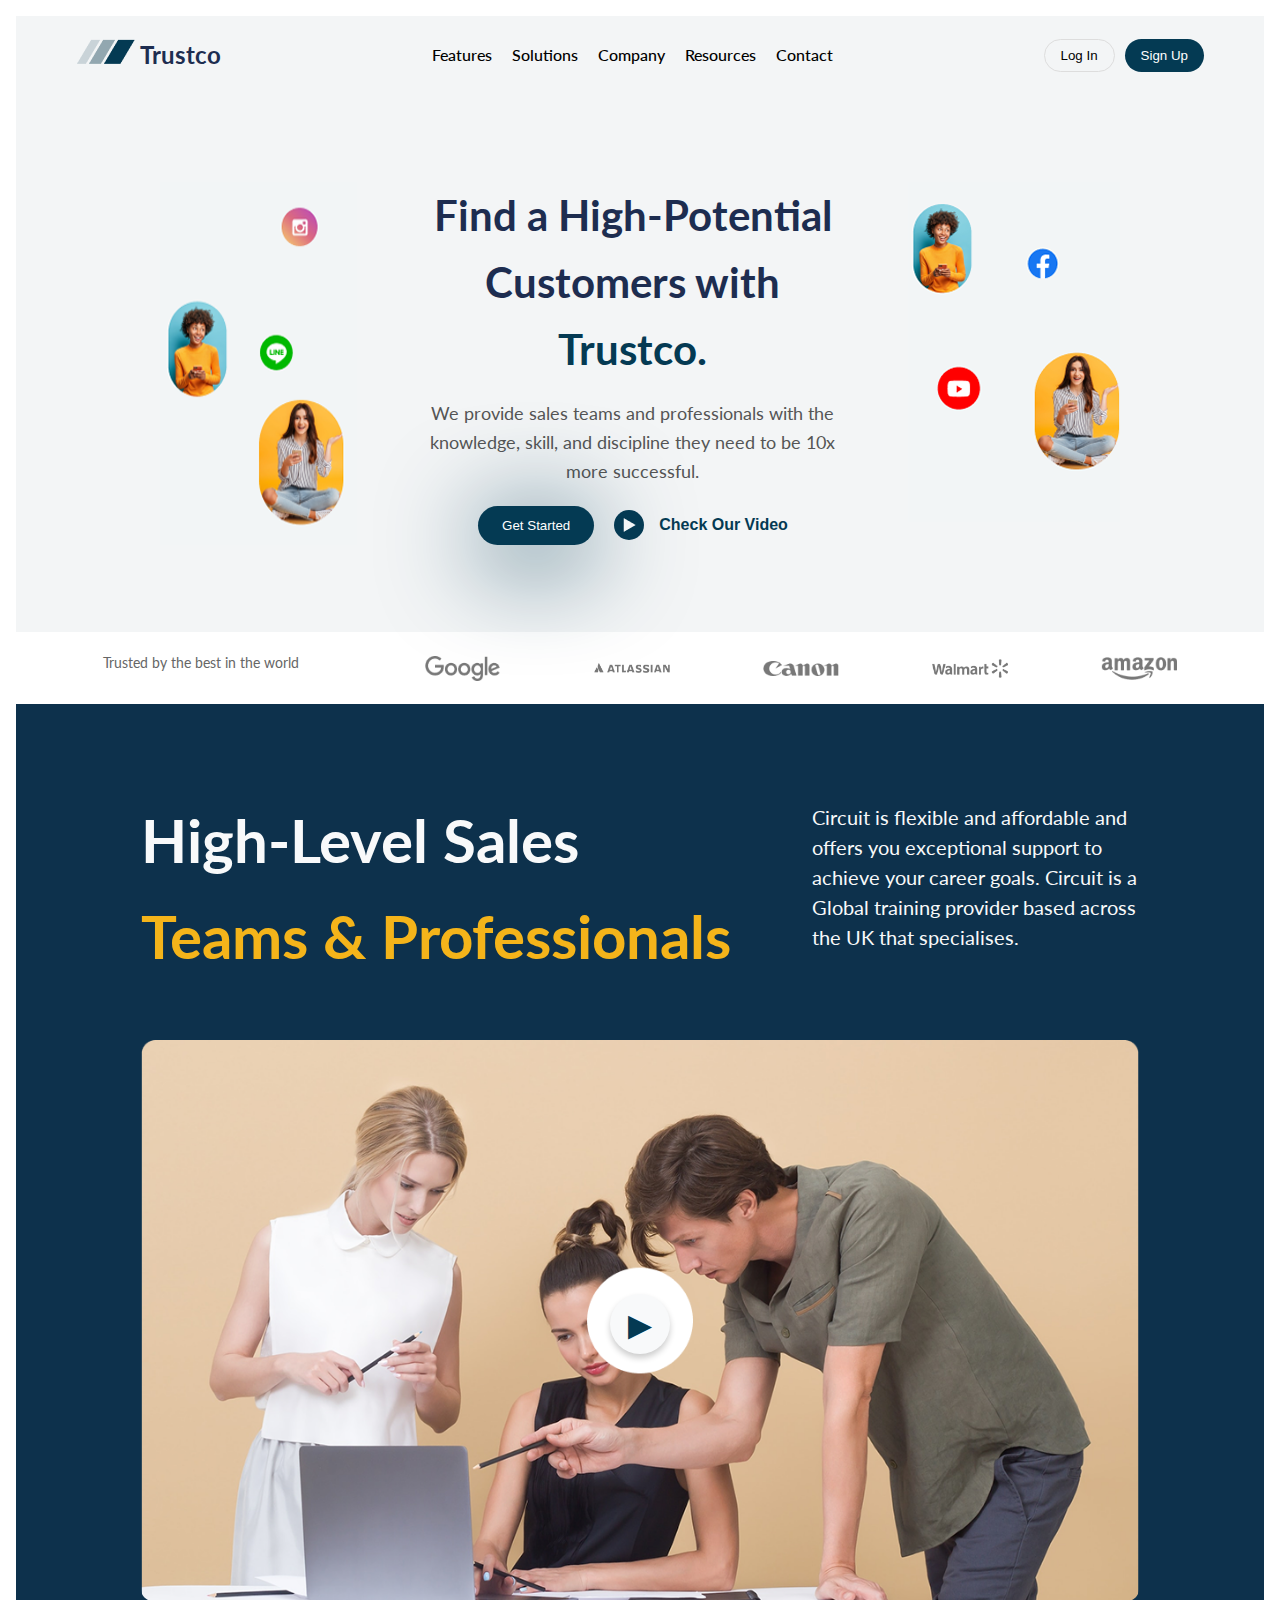
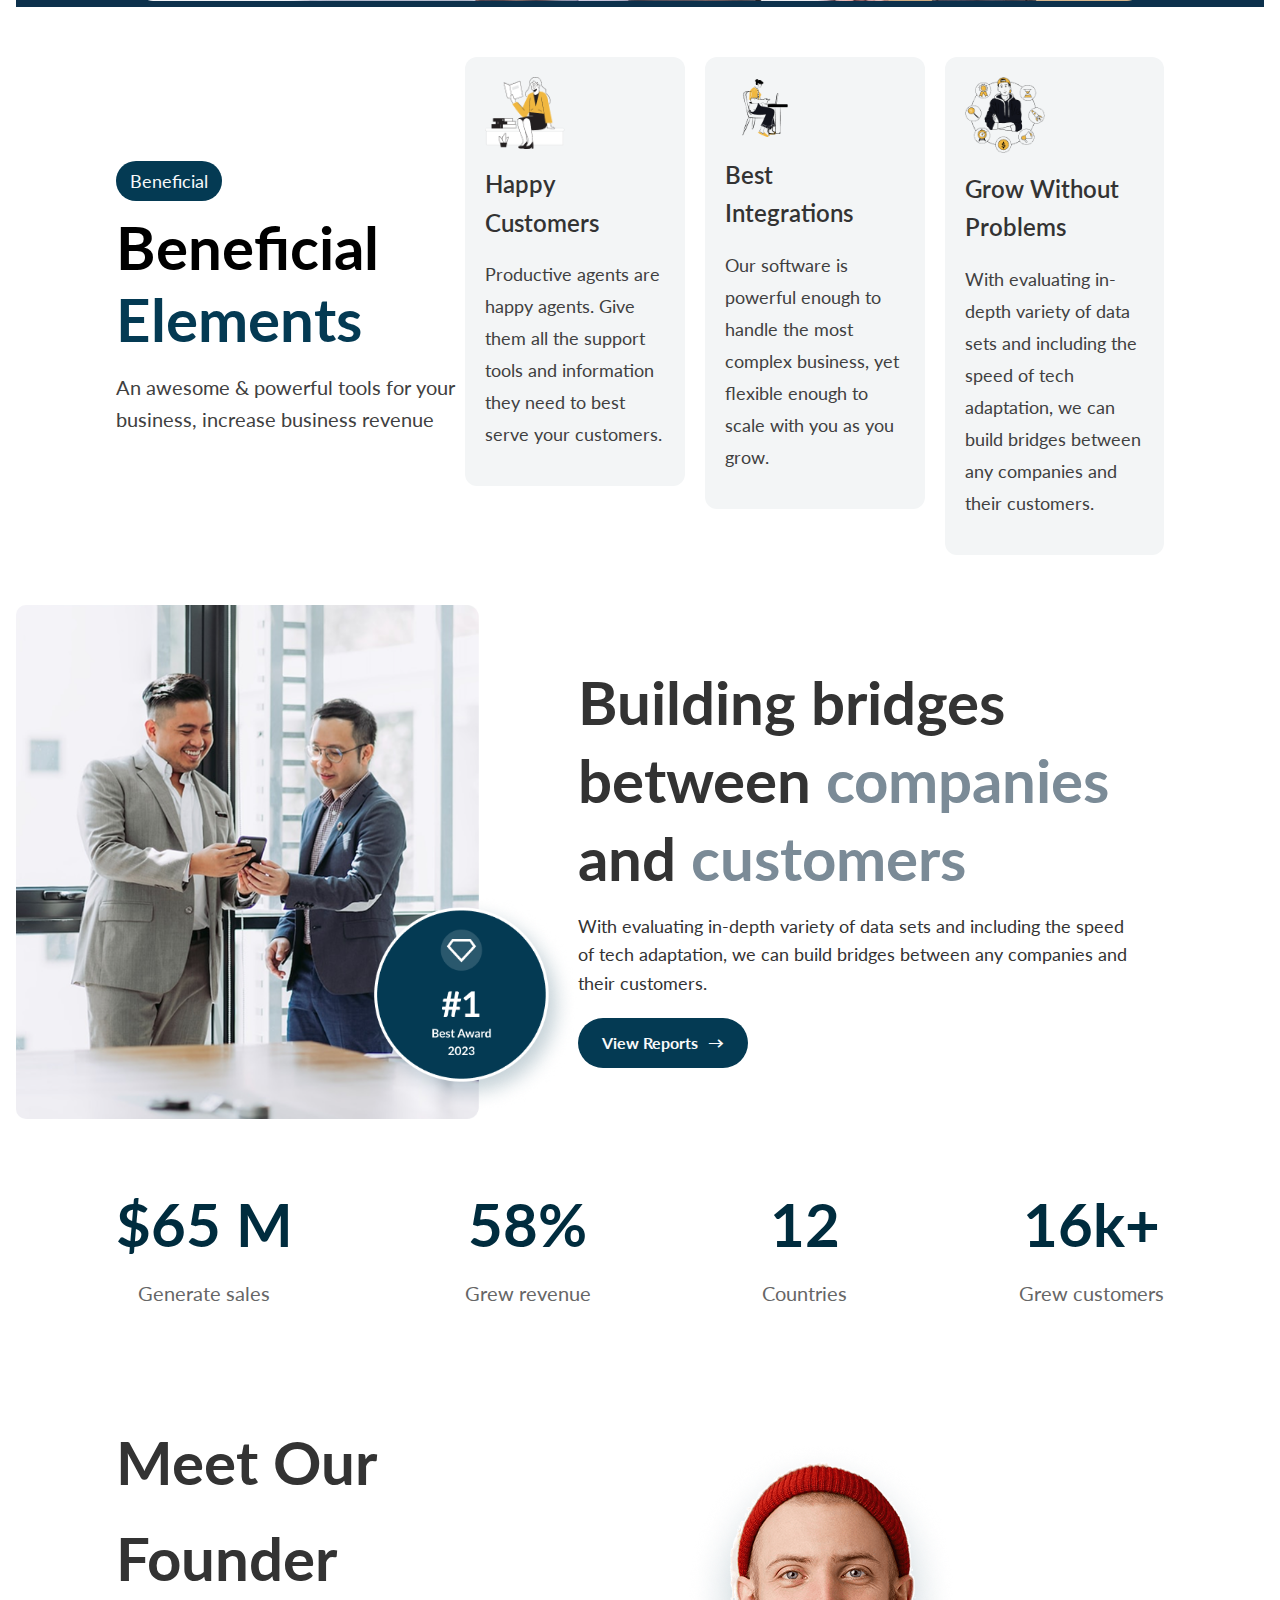
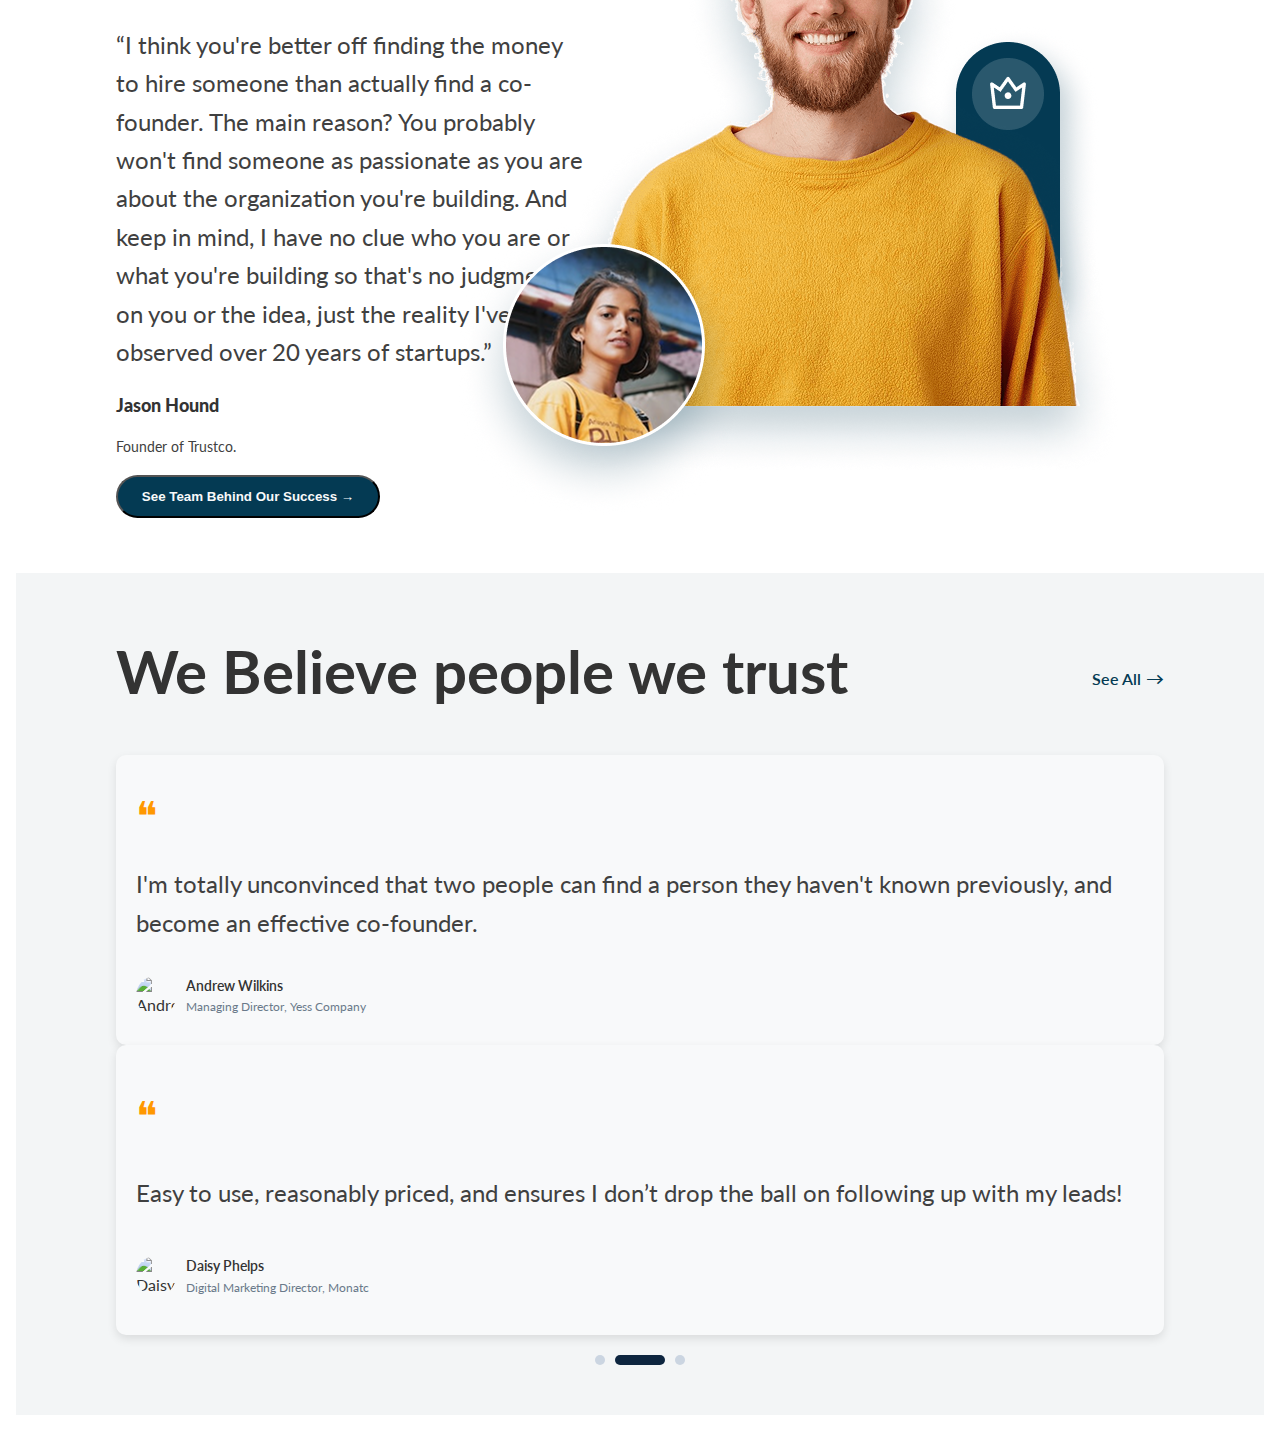
==== index.html @ c58f9cd5 "[TR-20]-testinomial responsive added" ====
<!DOCTYPE html>
<html lang="en">

<head>
    <meta charset="UTF-8">
    <meta name="viewport" content="width=device-width, initial-scale=1.0">
    <title>Trustco Hero Section</title>
    <link rel="stylesheet" href="style.css">
    <link href="https://fonts.googleapis.com/css2?family=Lato:wght@400;700&display=swap" rel="stylesheet">
    <link rel="stylesheet" type="text/css" href="https://cdn.jsdelivr.net/npm/slick-carousel/slick/slick.css" />
    <link rel="stylesheet" type="text/css" href="https://cdn.jsdelivr.net/npm/slick-carousel/slick/slick-theme.css" />
</head>

<body>

    <header class="navbar">
        <div class="logo">
            <img src="images/Logo.png" alt="Trustco Logo">
            Trustco
        </div>
        <nav>
            <ul class="nav-links">
                <li><a href="#">Features</a></li>
                <li><a href="#">Solutions</a></li>
                <li><a href="#">Company</a></li>
                <li><a href="#">Resources</a></li>
                <li><a href="#">Contact</a></li>
            </ul>
        </nav>
        <div class="auth-buttons">
            <button class="login-btn">Log In</button>
            <button class="signup-btn">Sign Up</button>
        </div>
        <div class="hamburger-menu">
            <button class="hamburger" onclick="toggleMenu()">&#9776;</button>
            <div class="mobile-menu" id="mobileMenu">
                <ul>
                    <li><a href="#">Features</a></li>
                    <li><a href="#">Solutions</a></li>
                    <li><a href="#">Company</a></li>
                    <li><a href="#">Resources</a></li>
                    <li><a href="#">Contact</a></li>
                </ul>
                <div class="mobile-auth-buttons">
                    <button class="login-btn">Log In</button>
                    <button class="signup-btn">Sign Up</button>
                </div>
            </div>
        </div>
    </header>

    <section class="hero">
        <img src="/images/Hero 5.png" class="only-desktop" alt="hero">
        <div class="hero-content">
            <h1>Find a High-Potential Customers with <span class="highlight">Trustco.</span></h1>
            <p>We provide sales teams and professionals with the knowledge, skill, and discipline they need to be 10x
                more successful.</p>
            <div class="cta-buttons">
                <button class="primary-btn">Get Started</button>
                <button class="secondary-btn">
                    <div class="Polygon-round"><img src="/images/Polygon 1.png" alt="Polygon" /></div>Check Our Video
                </button>
            </div>
        </div>
        <div class="flex">
            <img src="/images/Hero 5.png" class="only-mobile" alt="hero">
            <img src="/images//Hero 6.png" alt="hero" />
        </div>
    </section>
    <section class="trusted-by">
        <p class="trusted-text">Trusted by the best in the world</p>
        <div class="brands">
            <img src="/images/Google.png" alt="Google">
            <img src="images/Atlassian.png" alt="Atlassian">
            <img src="images/Canon.png" alt="Canon">
            <img src="images/Walmart.png" alt="Walmart">
            <img src="images/Amazon.png" alt="Amazon">
        </div>
    </section>
    <section class="video-section">
        <div class="video-content">
            <h2>High-Level Sales <br><span class="highlight">Teams & Professionals</span></h2>
            <p>
                Circuit is flexible and affordable and offers you exceptional support to achieve your career goals.
                Circuit is a Global training provider based across the UK that specialises.
            </p>
        </div>
        <div class="video-thumbnail">
            <a href="https://www.youtube.com/watch?v=YOUR_VIDEO_ID" target="_blank">
                <img src="images/Video.png" alt="Sales Training Video">
                <div class="play-icon">&#9658;</div>
            </a>
        </div>
    </section>
    <section id="benefits">
        <div class="benefits-container">
            <div class="benefits-header">
                <span class="badge">Beneficial</span>
                <h2>Beneficial <span class="highlight">Elements</span></h2>
                <p>An awesome & powerful tools for your business, increase business revenue</p>
            </div>
            <div class="benefits-cards">
                <div class="benefit-card">
                    <img src="images/Illust 1.png" alt="Happy Customers">
                    <h3>Happy Customers</h3>
                    <p>Productive agents are happy agents. Give them all the support tools and information they need to
                        best serve your customers.</p>
                </div>
                <div class="benefit-card">
                    <img src="images/Illust 2.png" alt="Best Integrations">
                    <h3>Best Integrations</h3>
                    <p>Our software is powerful enough to handle the most complex business, yet flexible enough to scale
                        with you as you grow.</p>
                </div>
                <div class="benefit-card">
                    <img src="images/multi tasking.png" alt="Grow Without Problems">
                    <h3>Grow Without Problems</h3>
                    <p>With evaluating in-depth variety of data sets and including the speed of tech adaptation, we can
                        build bridges between any companies and their customers.</p>
                </div>
            </div>
        </div>
    </section>

    <section class="container">
        <div class="image-container">
            <img src="/images/Left Image.png" alt="Business People">
        </div>

        <div class="text-content">
            <h2>Building bridges between <span>companies</span> and <span>customers</span></h2>
            <p>With evaluating in-depth variety of data sets and including the speed of tech adaptation, we can build
                bridges between any companies and their customers.</p>
            <a href="#" class="cta-button-report">View Reports <span>→</span></a>
        </div>
    </section>
    <section id="numbers">
        <div class="metric">
            <h2>$65 M</h2>
            <p>Generate sales</p>
        </div>
        <div class="metric">
            <h2>58%</h2>
            <p>Grew revenue</p>
        </div>
        <div class="metric">
            <h2>12</h2>
            <p>Countries</p>
        </div>
        <div class="metric">
            <h2>16k+</h2>
            <p>Grew customers</p>
        </div>
    </section>
    <section id="meet-founder">
        <div class="founder-content">
            <div class="text-content-founder">
                <h2>Meet Our Founder</h2>
                <blockquote>
                    “I think you're better off finding the money to hire someone than actually find a co-founder.
                    The main reason? You probably won't find someone as passionate as you are about the organization
                    you're building. And keep in mind, I have no clue who you are or what you're building so that's
                    no judgment on you or the idea, just the reality I've observed over 20 years of startups.”
                </blockquote>
                <p class="founder-name"><strong>Jason Hound</strong></p>
                <p class="founder-title">Founder of Trustco.</p>
                <button class="cta-button-report">See Team Behind Our Success →</button>
            </div>
            <div class="image-content">
                <img src="/images//Decoration Profile.png" alt="Founder" class="founder-img">
            </div>
        </div>
    </section>
    <section class="testimonials-section">
        <!-- Section Header -->
        <div class="testimonials-header">
            <h2>We Believe <span>people we trust</span></h2>
            <a href="#" class="see-all only-desktop">See All <span>→</span></a>
        </div>
        
        <div class="wrapper">
            <div class="carousel-indicators only-mobile">
                <div class="indicator"></div>
                <div class="indicator active"></div>
                <div class="indicator"></div>
            </div>
            <div class="carousel test">
                <div class="testimonial">
                    <div class="quote-icon">❝</div>
                    <blockquote>
                        I'm totally unconvinced that two people can find a person they haven't known previously, and
                        become
                        an effective co-founder.
                    </blockquote>
                    <div class="testimonial-author">
                        <img src="https://randomuser.me/api/portraits/men/32.jpg" alt="Andrew Wilkins">
                        <div class="author-info">
                            <h4>Andrew Wilkins</h4>
                            <p>Managing Director, Yess Company</p>
                        </div>
                    </div>
                </div>
                <div class="testimonial">
                    <div class="quote-icon">❝</div>
                    <blockquote>
                        Easy to use, reasonably priced, and ensures I don’t drop the ball on following up with my leads!
                    </blockquote>
                    <div class="testimonial-author">
                        <img src="https://randomuser.me/api/portraits/women/45.jpg" alt="Daisy Phelps">
                        <div class="author-info">
                            <h4>Daisy Phelps</h4>
                            <p>Digital Marketing Director, Monatc</p>
                        </div>
                    </div>
                </div>
            </div>
            <!-- Carousel Indicators -->
            <div class="carousel-indicators only-desktop">
                <div class="indicator"></div>
                <div class="indicator active"></div>
                <div class="indicator"></div>
            </div>

            <a href="#" class="see-all only-mobile">See All <span>→</span></a>

    </section>


</body>
<script src="https://code.jquery.com/jquery-3.6.0.min.js"></script>
<script type="text/javascript" src="https://cdn.jsdelivr.net/npm/slick-carousel/slick/slick.min.js"></script>
<script>
    function toggleMenu() {
        const mobileMenu = document.getElementById("mobileMenu");
        mobileMenu.classList.toggle("open");
    }
    $(document).ready(function () {
    var $carousel = $(".carousel");
    var $indicators = $(".indicator");

    $carousel.slick({
        slidesToShow: 2,
        dots: false,
        centerMode: true,
        responsive: [
            {
                breakpoint: 768,
                settings: {
                    slidesToShow: 1,
                    centerMode: false
                }
            }
        ]
    });

    $carousel.on("init reInit afterChange", function (event, slick, currentSlide) {
        $indicators.removeClass("active");
        $indicators.eq(currentSlide).addClass("active");
    });

    $indicators.each(function (index) {
        $(this).on("click", function () {
            $carousel.slick("slickGoTo", index);
        });
    });
});
</script>


</html>
---- style.css ----
/* Global Styles */
:root {
    --primary-color: #007bff;
    --secondary-color: #404040;
    --accent-color: #28a745;
    --text-color: #333;
    --background-color: #f8f9fa;
    --background-grey: #f3f5f6;
    --button-color: #043A53
}

* {
    box-sizing: border-box;
    margin: 0;
    padding: 0;
}

body {
    font-family: 'Lato', sans-serif;
    font-size: 16px;
    line-height: 1.6;
    color: var(--text-color);
    padding: 16px;
}

h2 {
    font-size: 60px;
}

h1,
h2,
h3,
h4,
h5,
h6 {
    font-weight: bold;
    margin-bottom: 16px;
}

p {
    margin-bottom: 16px;
    font-size: 20px;
}

a {
    color: var(--primary-color);
    text-decoration: none;
}

a:hover {
    text-decoration: underline;
}

header,
footer {
    padding: 16px;
    color: var(--text-color);
    text-align: center;
}

/* Navbar Section */

.navbar {
    display: flex;
    justify-content: space-between;
    align-items: center;
    padding: 20px 60px;
    background-color: var(--background-grey);

}

.logo {
    font-size: 24px;
    font-weight: bold;
    color: #1d2d50;
}

.nav-links {
    list-style: none;
    display: flex;
    gap: 20px;
}

.nav-links li {
    display: inline;
}

.nav-links a {
    text-decoration: none;
    color: #000;
    font-size: 16px;
    font-weight: 500;
}

.auth-buttons {
    display: flex;
    gap: 10px;
}

.login-btn {
    background: none;
    border: 1px solid #ddd;
    padding: 8px 16px;
    border-radius: 20px;
    cursor: pointer;
}

.signup-btn {
    background: var(--button-color);
    color: white;
    border: none;
    padding: 8px 16px;
    border-radius: 20px;
    cursor: pointer;
}

/* Hero Section */
.hero {
    display: flex;
    flex-direction: row;
    background-color: var(--background-grey);
    padding: 7%;
    justify-content: center;
}

.hero-content {
    flex: 0.8;
    padding-left: 5%;
    padding-right: 5%;
    text-align: center;
}

.hero h1 {
    font-size: 42px;
    font-weight: bold;
    color: #1d2d50;
}

.highlight {
    color: var(--button-color);
}

.hero p {
    font-size: 18px;
    color: #555;
    margin-bottom: 20px;
}

.cta-buttons {
    display: flex;
    justify-content: center;
    gap: 20px;
    margin-top: 20px;
}

.primary-btn {
    background: var(--button-color);
    color: white;
    padding: 12px 24px;
    border: none;
    border-radius: 25px;
    cursor: pointer;
    box-shadow: 0px 13px 100px 0px var(--button-color);

}

.secondary-btn {
    background: none;
    border: none;
    color: var(--button-color);
    font-weight: bold;
    font-size: 16px;
    cursor: pointer;
    display: flex;
    flex-direction: row;
    align-items: center;
    gap: 15px;
}

.review {
    margin-top: 20px;
    font-size: 16px;
}


/* Default styles for hamburger menu */
.hamburger-menu {
    position: relative;
    display: none;
}

/* Hamburger button styles */
.hamburger {
    display: none;
    background: none;
    border: none;
    font-size: 28px;
    cursor: pointer;
    color: #1d2d50;
}

/* Mobile menu (hidden by default) */
.mobile-menu {
    display: none;
    position: absolute;
    top: 50px;
    right: 0;
    width: 250px;
    background: var(--background-grey);
    box-shadow: 0px 4px 8px rgba(0, 0, 0, 0.1);
    border-radius: 10px;
    padding: 15px;
    text-align: center;
    z-index: 100;
}

/* Show mobile menu when active */
.mobile-menu.active {
    display: block;
}

/* Mobile menu links */
.mobile-menu ul {
    list-style: none;
    padding: 0;
    margin: 0;
}

.mobile-menu ul li {
    padding: 10px 0;
    border-bottom: 1px solid var(--background-color);
}

.mobile-menu ul li:last-child {
    border-bottom: none;
}

.mobile-menu ul li a {
    text-decoration: none;
    color: #000;
    font-size: 16px;
    font-weight: 500;
    display: block;
}

/* Mobile auth buttons */
.mobile-auth-buttons {
    margin-top: 15px;
    display: flex;
    flex-direction: column;
    gap: 10px;
}

.mobile-auth-buttons .login-btn,
.mobile-auth-buttons .signup-btn {
    width: 100%;
    padding: 10px;
    border-radius: 20px;
    cursor: pointer;
    font-size: 16px;
}

.mobile-auth-buttons .login-btn {
    background: none;
    border: 1px solid var(--background-color);
}

.mobile-auth-buttons .signup-btn {
    background: #1d2d50;
    color: var(--background-color);
    border: none;
}

.only-mobile {
    display: none !important;
}

.Polygon-round {
    width: 30px;
    height: 30px;
    border-radius: 30px;
    background-color: var(--button-color);
    justify-content: center;
    display: flex;
    align-items: center;
}

.trusted-by {
    display: flex;
    flex-direction: row;
    align-items: center;
    justify-content: space-between;
    padding: 20px 7%;
    gap: 15px;

}

.trusted-text {
    font-size: 14px;
    color: #666;
    margin-bottom: 10px;
}

.brands {
    display: flex;
    align-items: center;
    justify-content: space-between;
    width: 70%;
}

.brands img {
    width: 10%;
}

.video-section {
    display: flex;
    align-items: center;
    justify-content: center;
    background-color: #0d314c;
    padding: 7% 10%;
    gap: 40px;
    flex-direction: column;
    padding-bottom: unset;
}

.video-content {
    color: var(--background-color);
    flex-direction: row;
    display: flex;
    justify-content: space-between;
}

.video-content h2 {
    font-size: 60px;
    font-weight: bold;
    color: var(--background-color);
}

.video-content .highlight {
    color: #f4b41a;
}

.video-content p {
    font-size: 20px;
    margin-top: 10px;
    line-height: 30px;
    flex: 0.8;
}

.video-thumbnail {
    position: relative;
    flex: 1;
}

.video-thumbnail img {
    width: 100%;
    border-radius: 12px;
}

.play-icon {
    position: absolute;
    top: 50%;
    left: 50%;
    transform: translate(-50%, -50%);
    background: var(--background-color);
    color: var(--button-color);
    font-size: 40px;
    border-radius: 50%;
    width: 60px;
    height: 60px;
    display: flex;
    align-items: center;
    justify-content: center;
    box-shadow: 0px 4px 6px rgba(0, 0, 0, 0.2);
    cursor: pointer;
}

#benefits {
    padding: 4% 8%;
}

.benefits-container {
    display: flex;
    align-items: center;
    justify-content: center;
}

.benefits-header {
    flex: 1;
}

.badge {
    display: inline-block;
    background-color: var(--button-color);
    color: var(--background-color);
    font-size: 18px;
    padding: 6px 14px;
    border-radius: 20px;
}

.benefits-header h2 {
    font-size: 60px;
    font-weight: bold;
    color: black;
    margin-top: 10px;
    line-height: 72px;
}

.benefits-header .highlight {
    color: var(--button-color);
}

.benefits-header p {
    font-size: 20px;
    color: var(--secondary-color);
    margin-top: 10px;
    line-height: 1.6;
}

.benefits-cards {
    display: flex;
    gap: 20px;
    flex: 2;
}

.benefit-card {
    background-color: var(--background-grey);
    padding: 20px;
    border-radius: 12px;
    text-align: left;
    flex: 1;
    height: fit-content;
}

.benefit-card img {
    width: 80px;
    margin-bottom: 10px;
}

.benefit-card h3 {
    font-size: 24px;
    font-weight: 600;
}

.benefit-card p {
    font-size: 18px;
    color: var(--secondary-color);
    margin-top: 6px;
    line-height: 32px;
}

.container {
    margin: 0 auto;
    display: flex;
    align-items: center;
    justify-content: space-between;
    flex-wrap: wrap;
    padding-right: 10%;
}

.image-container {
    position: relative;
    width: 50%;
    min-width: 350px;
}

.image-container img {
    width: 100%;
    border-radius: 10px;
}

.text-content {
    width: 50%;
    min-width: 350px;
}

.text-content h2 {
    font-weight: bold;
    margin-bottom: 15px;
    line-height: 1.3;
}

.text-content h2 span {
    color: #7b8b97;
}

.text-content p {
    font-size: 18px;
    color: #333;
    line-height: 1.6;
    margin-bottom: 20px;
}

.cta-button-report {
    display: flex;
    align-items: center;
    background-color: var(--button-color);
    color: var(--background-color);
    padding: 12px 24px;
    border-radius: 30px;
    text-decoration: none !important;
    font-weight: bold;
    transition: 0.3s ease-in-out;
    width: fit-content;
    gap: 10px;
}

#numbers {
    display: flex;
    justify-content: space-between;
    padding: 4% 8%;
}

.metric {
    text-align: center;
}

.metric h2 {
    color: #002c3e;
    margin: 0;
}

.metric p {
    color: #666;
    margin: 5px 0 0;
}

#meet-founder {
    padding: 4% 8%;
}

.founder-content {
    display: grid;
    grid-template-columns: 45% 55%;
    align-items: center;
    gap: 50px;
}


blockquote {
    font-size: 24px;
    color: var(--secondary-color);
    margin: 20px 0;
    font-weight: 400;
}

.founder-name {
    font-size: 18px;
    font-weight: bold;
}


.founder-title {
    font-size: 14px;
    color: var(--secondary-color);
}


.image-content {
    justify-self: end;
    position: relative;
}

.testimonials-section {
    padding: 4% 8%;
    text-align: center;
    background-color: var(--background-grey);

}

.testimonials-header {
    display: flex;
    justify-content: space-between;
    align-items: center;
}

.testimonials-header h2 {
    font-weight: 700;
}

.see-all {
    font-size: 16px;
    color: var(--button-color);
    font-weight: 600;
    text-decoration: none;
    display: flex;
    align-items: center;
}

.see-all:hover {
    text-decoration: underline;
}

.see-all span {
    margin-left: 5px;
    font-size: 18px;
}

.testimonials-container {
    display: grid;
    grid-template-columns: repeat(2, 1fr);
    gap: 20px;
}

.testimonial {
    background: var(--background-color);
    padding: 20px;
    border-radius: 10px;
    box-shadow: 0 4px 10px rgba(0, 0, 0, 0.1);
    text-align: left;
    position: relative;
    display: flex !important; 
    flex-direction: column;
    justify-content: space-evenly;
    min-height: 290px !important;
}

.custom-pagination {
    display: flex;
    justify-content: center;
    gap: 8px;
    margin-top: 20px;
}

.progress-bar {
    width: 40px;
    height: 5px;
    background-color: #d1d5db; /* Light gray */
    border-radius: 5px;
    transition: background-color 0.3s, width 0.3s;
}

.progress-bar.active {
    width: 50px;
    background-color: #1f2937; /* Active color */
}

.slick-dots-container {
    display: flex;
    justify-content: center;
    margin-bottom: 10px; /* Adjust spacing */
}

.testimonial blockquote {
    font-size: 24px;
    font-style: normal;
    margin: 10px 0;
}

.quote-icon {
    font-size: 40px;
    color: #ff9800;
}

.testimonial-author {
    display: flex;
    align-items: center;
    margin-top: 15px;
}

.testimonial-author img {
    width: 40px;
    height: 40px;
    border-radius: 50%;
    margin-right: 10px;
}

.author-info {
    display: flex;
    flex-direction: column;
}

.author-info h4 {
    margin: 0;
    font-size: 14px;
    font-weight: 600;
}

.author-info p {
    margin: 0;
    font-size: 12px;
    color: #6a7a8a;
}

.carousel-indicators {
    display: flex;
    justify-content: center;
    margin-top: 20px;
}

.indicator {
    width: 10px;
    height: 10px;
    background-color: #cbd5e1;
    border-radius: 50%;
    margin: 0 5px;
    transition: background 0.3s ease;
}

.indicator.active {
    width: 50px;
    height: 10px;
    border-radius: 5px;
    background-color: #0d253f;
}
.custom-pagination {
    display: flex;
    justify-content: center;
    gap: 8px;
    margin-bottom: 20px;
}

.progress-bar {
    width: 40px;
    height: 5px;
    background-color: #d1d5db; /* Light gray */
    border-radius: 5px;
    transition: background-color 0.3s, width 0.3s;
}

.progress-bar.active {
    width: 50px;
    background-color: #1f2937; /* Active color */
}
.wrapper{
    width:100%;
    padding-top: 20px;
    text-align:center;
  }

.carousel{
    margin:0px auto;
  }
  .slick-slide{
    margin:10px;
  }
  .slick-slide img{
    border: 2px solid #fff;
  }
  .wrapper .slick-dots li button:before {
    font-size:20px;
    color:white;
  }
  .slick-list{
    padding: unset !important;
  }

/* Responsive styles */
@media screen and (max-width: 768px) {
    p {
        font-size: 14px !important;
    }

    h2 {
        font-size: 30px !important;
    }

    .nav-links,
    .auth-buttons {
        display: none;
    }

    .hamburger {
        display: block;
    }

    .hamburger-menu {
        display: block;
    }

    .only-desktop {
        display: none;
    }

    .only-mobile {
        display: flex !important;
    }

    .hero {
        display: flex;
        flex-direction: column;
    }

    .flex {
        display: flex;
        justify-content: center;
    }

    .cta-buttons {
        flex-direction: column;
        justify-content: center;
        align-items: center;

    }

    .hero h1 {
        font-size: 30px;
    }

    .brands {
        flex-wrap: wrap;
        width: 100%;
        gap: 7%;
        justify-content: center;

    }

    .trusted-by {
        flex-direction: column;
    }

    .brands img {
        width: 20%;
        margin-bottom: 15px;
    }

    .video-content {
        flex-direction: column;
    }

    .video-content p {
        font-size: 16px;
    }


    .benefits-cards {
        flex-direction: column;
    }

    .benefits-container {
        flex-direction: column;
        justify-content: center;
        align-items: center;

    }

    .benefits-header p,
    .benefit-card p {
        font-size: 15px;
    }

    .benefits-header {
        justify-content: center;
        align-items: center;
        text-align: center;
    }

    .container {
        flex-direction: column-reverse;
        gap: 10px;
        justify-content: center;
        align-items: center;
        padding-right: unset;
    }

    .text-content {
        text-align: center;
        display: flex;
        flex-direction: column;
        align-items: center;
    }

    .image-container {
        width: unset;
        min-width: none;
    }

    #numbers {
        flex-wrap: wrap;
        display: grid;
        grid-template-columns: repeat(2, 1fr);
        gap: 15px;
    }

    .founder-content {
        grid-template-columns: 100%;
    }

    .founder-img {
        width: 100%;
    }

    blockquote {
        font-size: 14px !important; 
    }

    .text-content-founder {
        text-align: center;
        display: flex;
        flex-direction: column;
        justify-content: center;
        align-items: center;
    }
    .testimonials-container{
        overflow-x: scroll;
        grid-template-columns: repeat(2, 100%);
    }
    .custom-pagination {
        position: absolute;
        top: -12px; /* Moves above the card */
        left: 50%;
        transform: translateX(-50%);
    }

    .progress-bar {
        width: 30px;
        height: 4px;
    }

    .progress-bar.active {
        width: 40px;
    }
    .see-all{
        justify-content: center;
    }
}
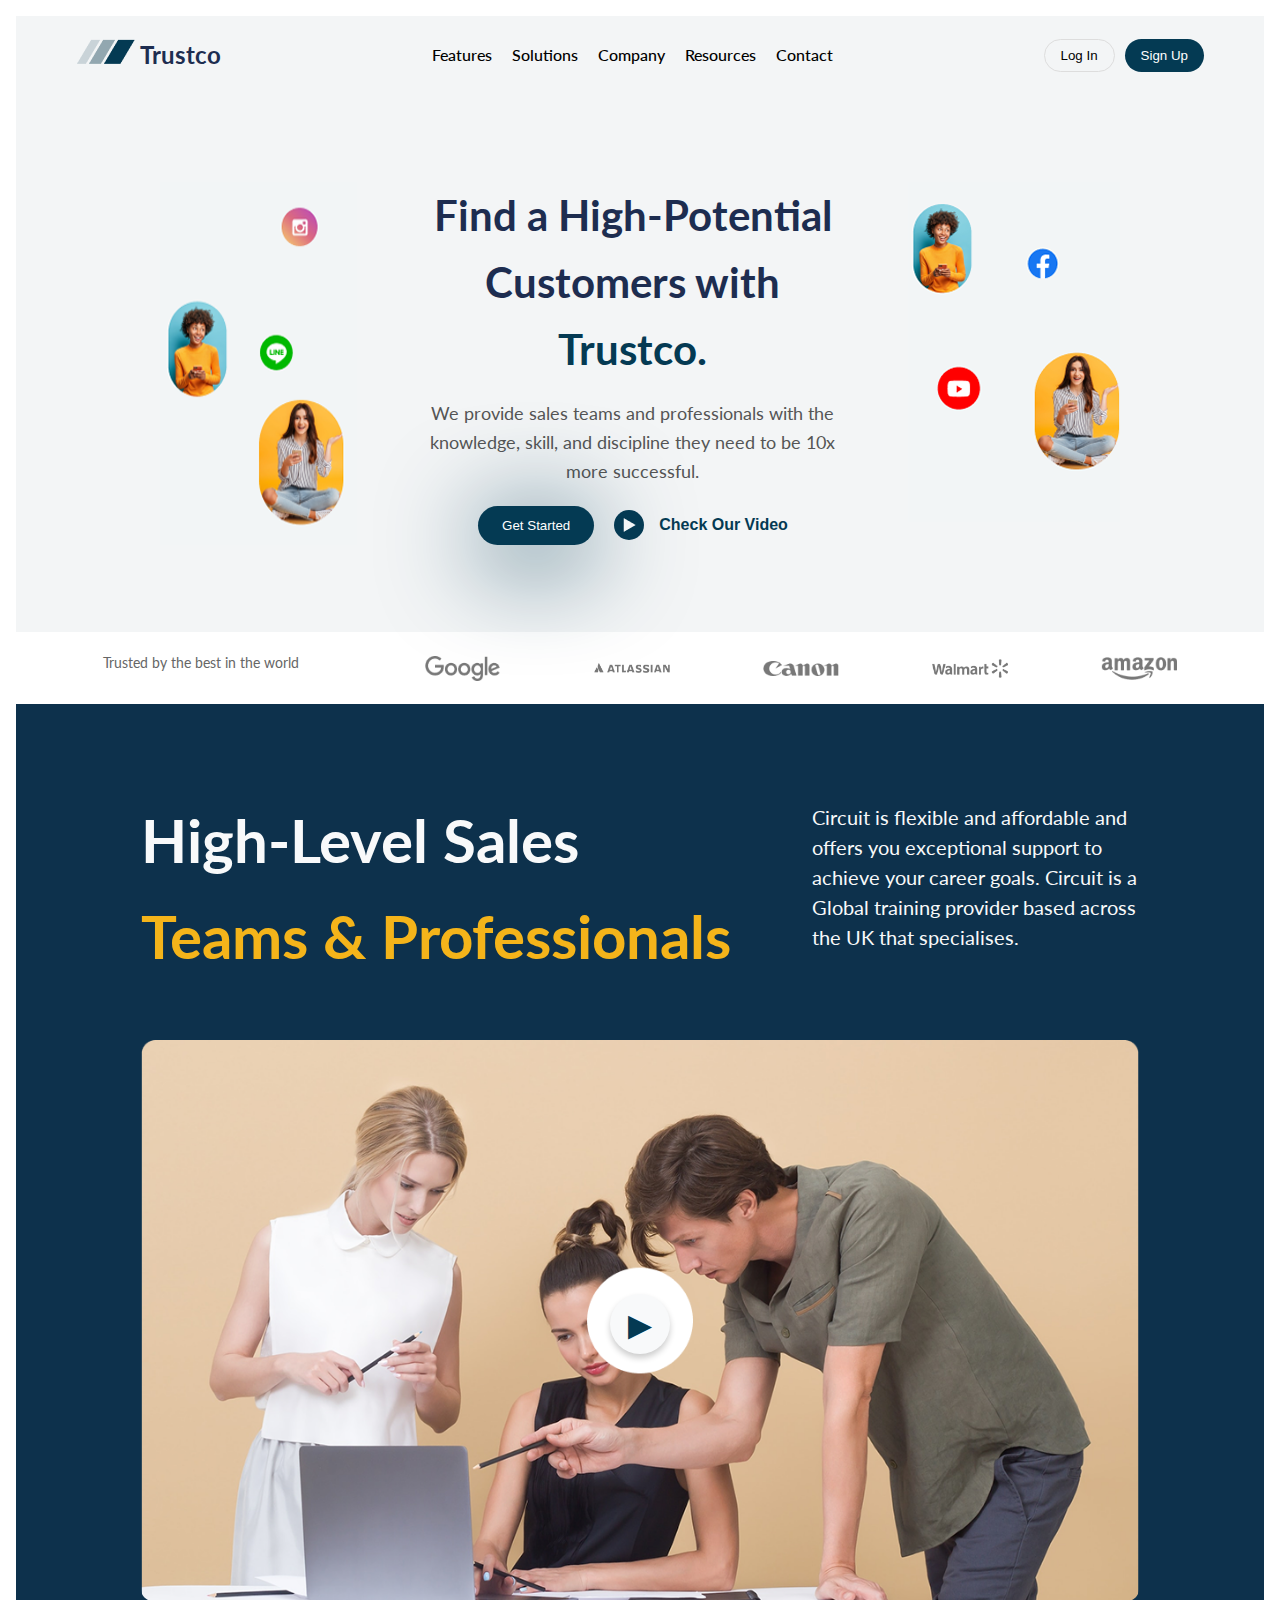
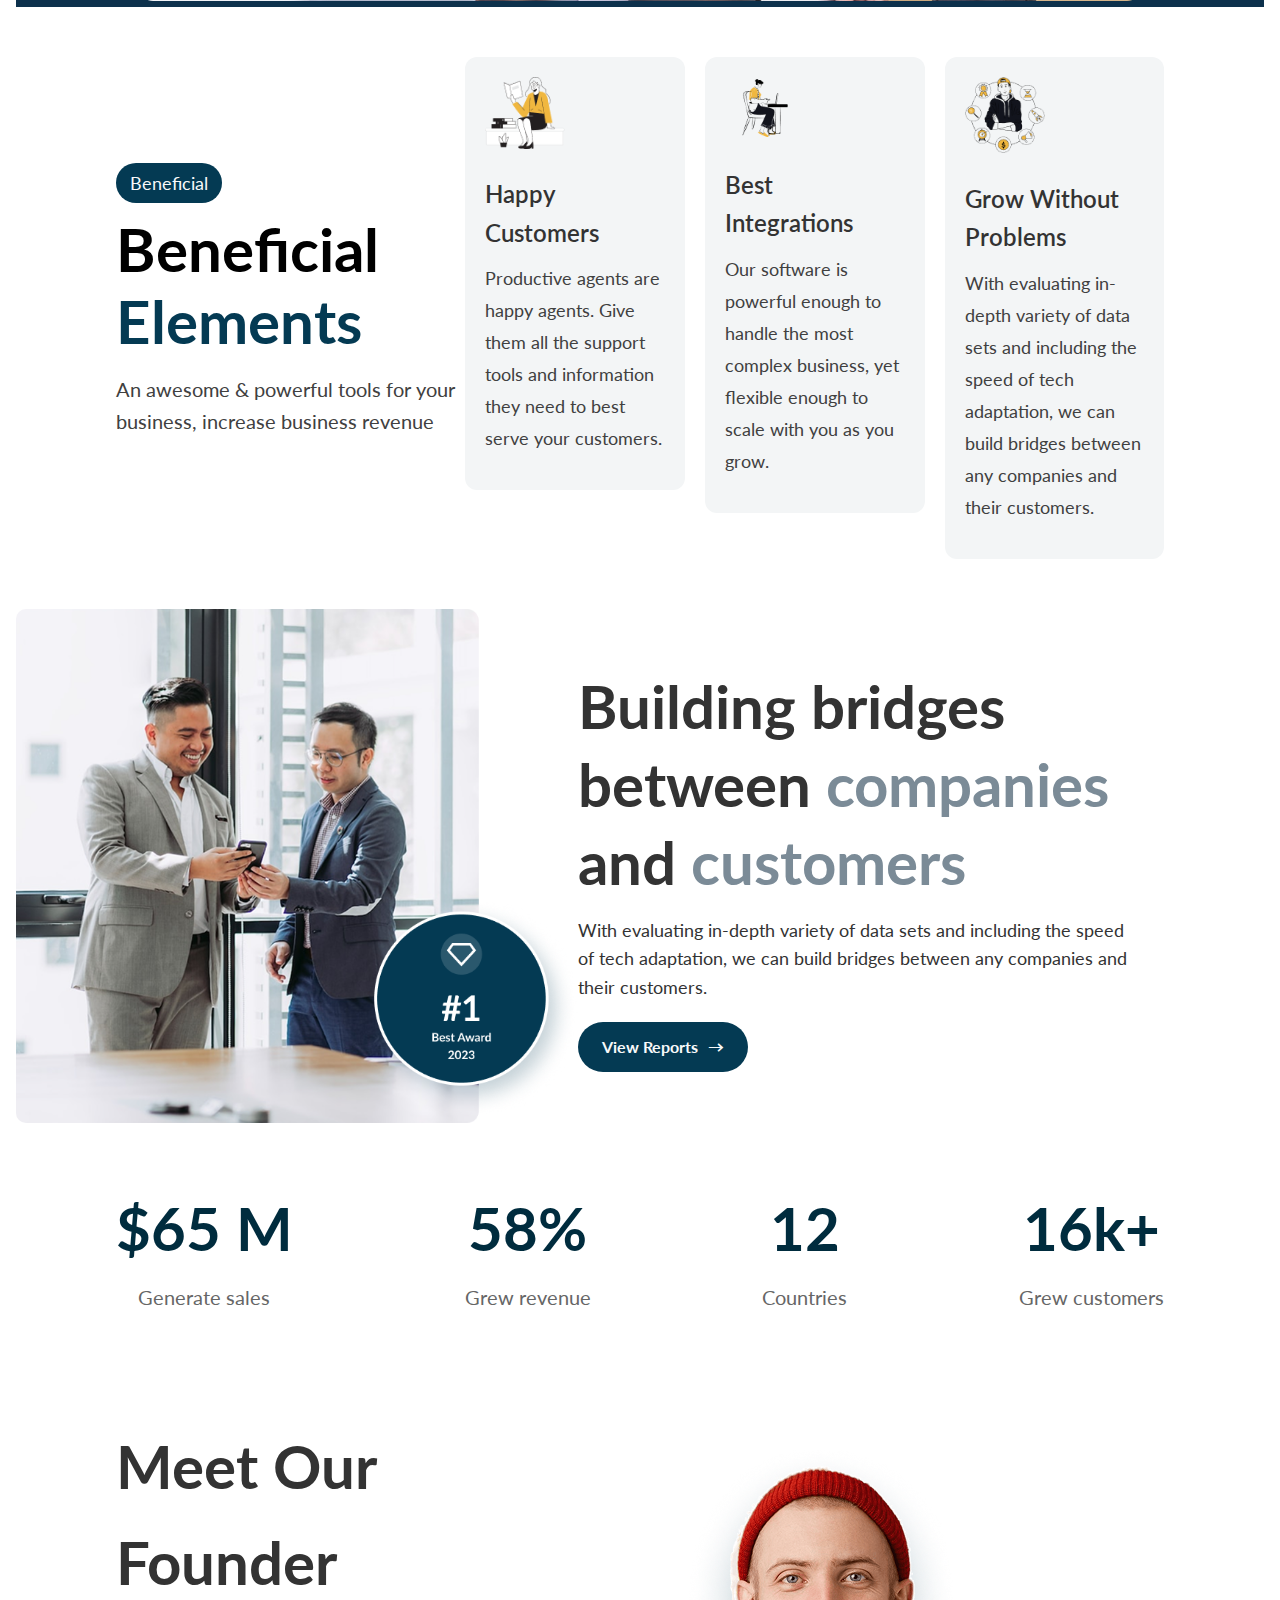
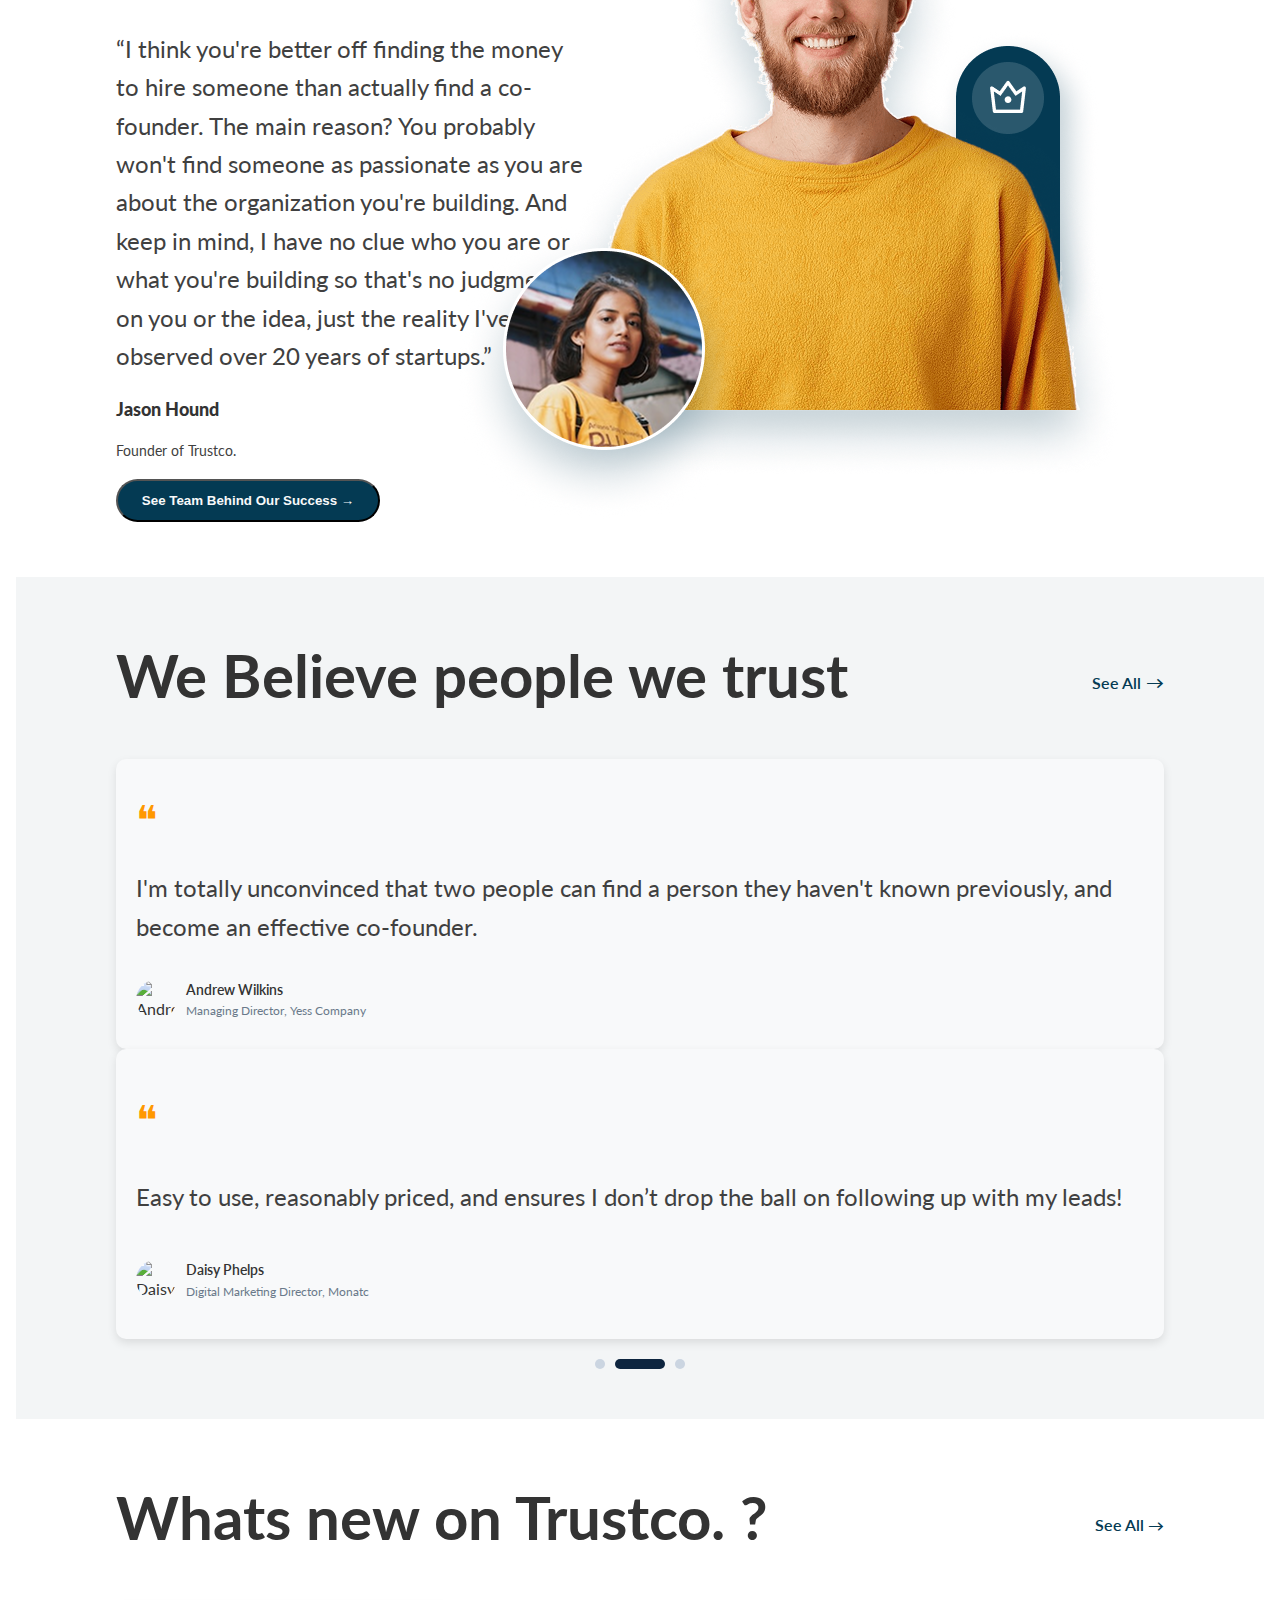
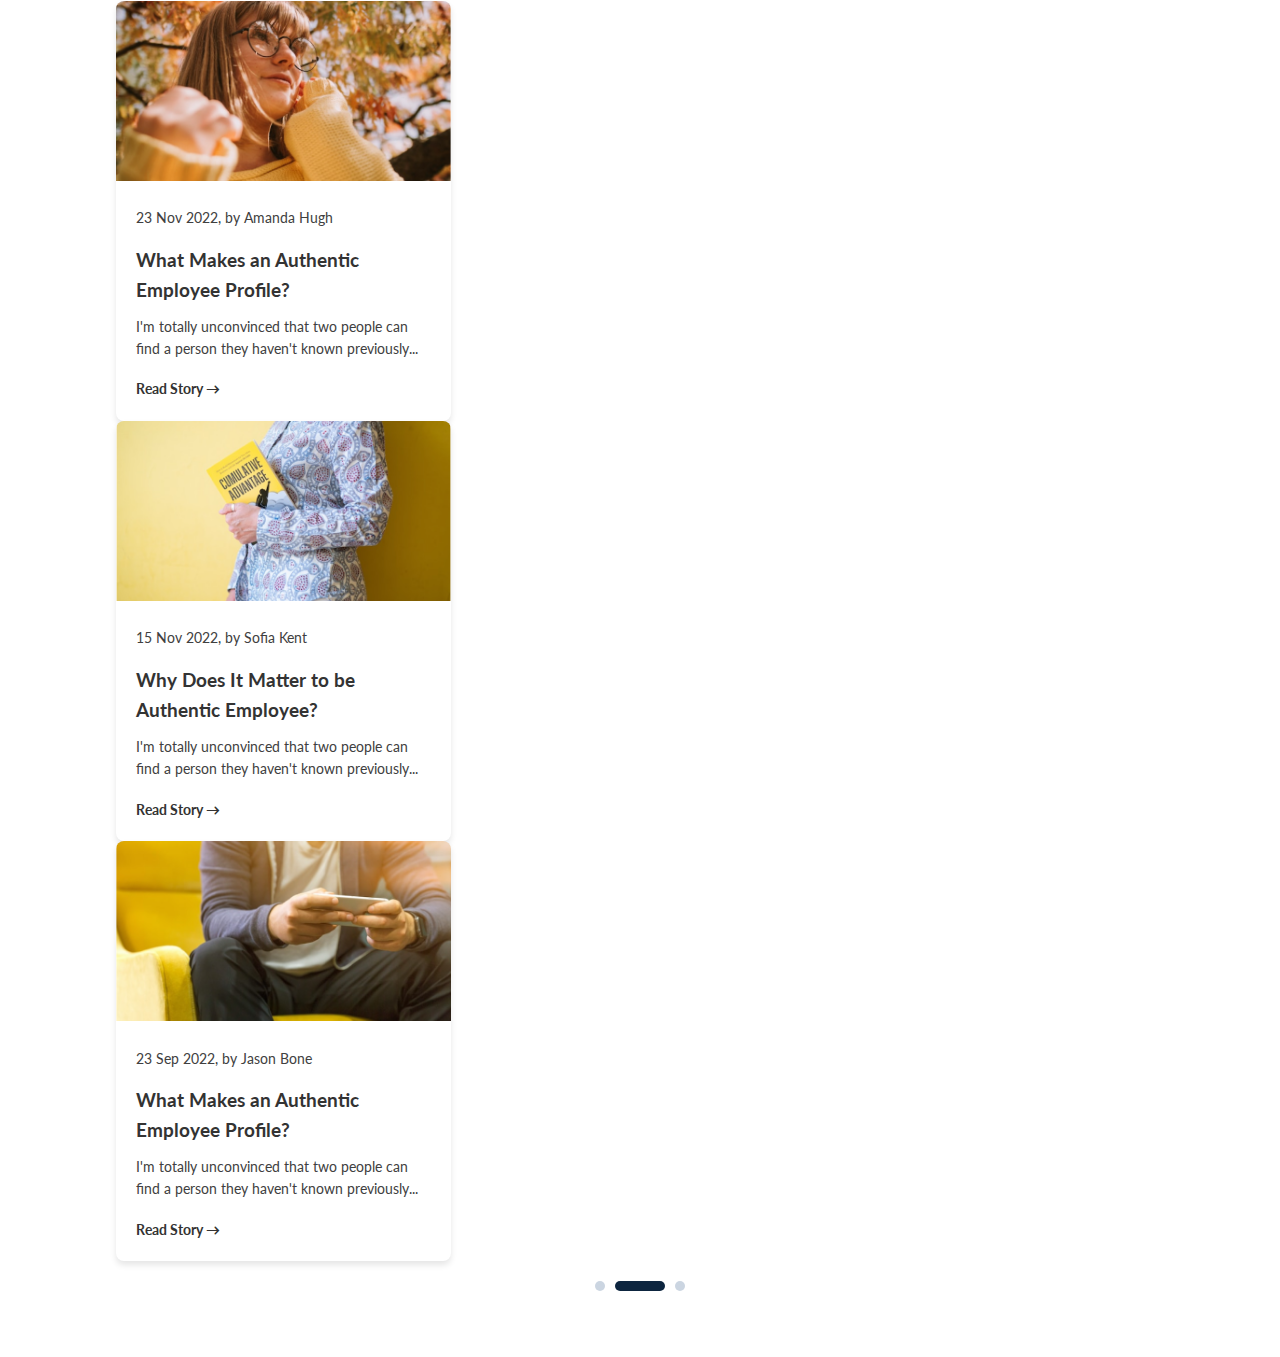
==== commit e9f859e1: "[TR-21&&TR-22]-blog section and  responsive added" ====
--- a/index.html
+++ b/index.html
@@ -177,14 +177,14 @@
             <h2>We Believe <span>people we trust</span></h2>
             <a href="#" class="see-all only-desktop">See All <span>→</span></a>
         </div>
-        
+
         <div class="wrapper">
             <div class="carousel-indicators only-mobile">
-                <div class="indicator"></div>
-                <div class="indicator active"></div>
-                <div class="indicator"></div>
-            </div>
-            <div class="carousel test">
+                <div class="indicator testimonial-indicator"></div>
+                <div class="indicator testimonial-indicator active"></div>
+                <div class="indicator testimonial-indicator"></div>
+            </div>
+            <div class="carousel-testimonials test">
                 <div class="testimonial">
                     <div class="quote-icon">❝</div>
                     <blockquote>
@@ -216,12 +216,71 @@
             </div>
             <!-- Carousel Indicators -->
             <div class="carousel-indicators only-desktop">
-                <div class="indicator"></div>
-                <div class="indicator active"></div>
-                <div class="indicator"></div>
+                <div class="indicator testimonial-indicator"></div>
+                <div class="indicator testimonial-indicator active"></div>
+                <div class="indicator testimonial-indicator"></div>
             </div>
 
             <a href="#" class="see-all only-mobile">See All <span>→</span></a>
+
+    </section>
+    <section id="blogs">
+        <div class="blog-header">
+            <h2>Whats new on <span>Trustco.</span> ?</h2>
+            <a href="#" class="see-all only-desktop">See All →</a>
+        </div>
+
+        <div class="wrapper">
+            <div class="carousel-indicators carousel blogs-section only-mobile">
+                <div class="indicator blog-indicator"></div>
+                <div class="indicator blog-indicator active"></div>
+                <div class="indicator blog-indicator"></div>
+            </div>
+            <div class="carousel blog-carousel">
+                <!-- Blog Card 1 -->
+                <div class="blog-card">
+                    <img src="/images//Photo.png" alt="Blog Image">
+                    <div class="blog-content">
+                        <p class="date">23 Nov 2022, by Amanda Hugh</p>
+                        <h3>What Makes an Authentic Employee Profile?</h3>
+                        <p class="excerpt">I'm totally unconvinced that two people can find a person they haven't
+                            known previously...</p>
+                        <a href="#" class="read-more">Read Story →</a>
+                    </div>
+                </div>
+
+                <!-- Blog Card 2 -->
+                <div class="blog-card">
+                    <img src="/images//Photo (1).png" alt="Blog Image">
+                    <div class="blog-content">
+                        <p class="date">15 Nov 2022, by Sofia Kent</p>
+                        <h3>Why Does It Matter to be Authentic Employee?</h3>
+                        <p class="excerpt">I'm totally unconvinced that two people can find a person they haven't
+                            known previously...</p>
+                        <a href="#" class="read-more">Read Story →</a>
+                    </div>
+                </div>
+
+                <!-- Blog Card 3 -->
+                <div class="blog-card">
+                    <img src="/images//Photo (2).png" alt="Blog Image">
+                    <div class="blog-content">
+                        <p class="date">23 Sep 2022, by Jason Bone</p>
+                        <h3>What Makes an Authentic Employee Profile?</h3>
+                        <p class="excerpt">I'm totally unconvinced that two people can find a person they haven't
+                            known previously...</p>
+                        <a href="#" class="read-more">Read Story →</a>
+                    </div>
+                </div>
+            </div>
+            <div class="carousel-indicators blogs-section only-desktop">
+                <div class="indicator blog-indicator"></div>
+                <div class="indicator blog-indicator active"></div>
+                <div class="indicator blog-indicator"></div>
+            </div>
+
+        </div>
+        <a href="#" class="see-all only-mobile">See All <span>→</span></a>
 
     </section>
 
@@ -235,35 +294,74 @@
         mobileMenu.classList.toggle("open");
     }
     $(document).ready(function () {
-    var $carousel = $(".carousel");
-    var $indicators = $(".indicator");
-
-    $carousel.slick({
-        slidesToShow: 2,
-        dots: false,
-        centerMode: true,
-        responsive: [
-            {
-                breakpoint: 768,
-                settings: {
-                    slidesToShow: 1,
-                    centerMode: false
+        var $carousel = $(".carousel-testimonials");
+        var $indicators = $(".testimonial-indicator");
+
+        $carousel.slick({
+            slidesToShow: 2,
+            dots: false,
+            centerMode: true,
+            infinite: false,
+            responsive: [
+                {
+                    breakpoint: 768,
+                    settings: {
+                        slidesToShow: 1,
+                        centerMode: false
+                    }
                 }
+            ]
+        });
+
+
+        $carousel.on("init reInit afterChange", function (event, slick, currentSlide) {
+            $indicators.removeClass("active");
+            $indicators.eq(currentSlide).addClass("active");
+        });
+
+        $indicators.each(function (index) {
+            $(this).on("click", function () {
+                $carousel.slick("slickGoTo", index);
+            });
+        });
+        var $blogCarousel = $(".blog-carousel");
+        var $blogIndicators = $(".blog-indicator");
+
+        $blogCarousel.slick({
+            slidesToShow: 3,
+            dots: false,
+            centerMode: true,
+            infinite: false,
+            responsive: [
+                {
+                    breakpoint: 768,
+                    settings: {
+                        slidesToShow: 1,
+                        centerMode: false
+                    }
+                }
+            ]
+        });
+
+        $blogCarousel.on("init afterChange", function (event, slick, currentSlide) {
+            var slideCount = slick.slideCount; // Total slides
+            $blogIndicators.removeClass("active");
+
+            if (currentSlide < slideCount) {
+                $blogIndicators.eq(currentSlide).addClass("active");
             }
-        ]
+        });
+
+        $blogIndicators.each(function (index) {
+            $(this).on("click", function () {
+                var totalSlides = $blogCarousel.slick("getSlick").slideCount;
+                var currentSlide = $blogCarousel.slick("slickCurrentSlide");
+                if (index < totalSlides && index !== currentSlide) {
+                    $blogCarousel.slick("slickGoTo", index);
+                }
+            });
+        });
     });
-
-    $carousel.on("init reInit afterChange", function (event, slick, currentSlide) {
-        $indicators.removeClass("active");
-        $indicators.eq(currentSlide).addClass("active");
-    });
-
-    $indicators.each(function (index) {
-        $(this).on("click", function () {
-            $carousel.slick("slickGoTo", index);
-        });
-    });
-});
 </script>
 
 
--- a/style.css
+++ b/style.css
@@ -568,13 +568,15 @@
 
 }
 
-.testimonials-header {
+.testimonials-header, 
+.blog-header {
     display: flex;
     justify-content: space-between;
     align-items: center;
 }
 
-.testimonials-header h2 {
+.testimonials-header h2 ,
+.blog-header h2{
     font-weight: 700;
 }
 
@@ -695,6 +697,7 @@
     border-radius: 50%;
     margin: 0 5px;
     transition: background 0.3s ease;
+    cursor: pointer;
 }
 
 .indicator.active {
@@ -720,7 +723,7 @@
 
 .progress-bar.active {
     width: 50px;
-    background-color: #1f2937; /* Active color */
+    background-color: var(--button-color); /* Active color */
 }
 .wrapper{
     width:100%;
@@ -735,15 +738,66 @@
     margin:10px;
   }
   .slick-slide img{
-    border: 2px solid #fff;
+    border: 2px solid var(--background-color);
   }
   .wrapper .slick-dots li button:before {
     font-size:20px;
-    color:white;
   }
   .slick-list{
     padding: unset !important;
   }
+  /* Section Styling */
+#blogs {
+    padding: 4% 8%;
+}
+
+/* Blog Cards */
+.blog-cards {
+    display: flex;
+    gap: 20px;
+    justify-content: space-between;
+}
+
+.blog-card {
+    border-radius: 8px;
+    box-shadow: 0px 4px 6px rgba(0, 0, 0, 0.1);
+    overflow: hidden;
+    width: 32%;
+}
+
+.blog-card img {
+    width: 100%;
+    height: 180px;
+    object-fit: cover;
+}
+
+.blog-content {
+    padding: 20px;
+    text-align: left;
+}
+
+.date {
+    font-size: 14px;
+    color: var(--secondary-color);
+}
+
+h3 {
+    font-weight: bold;
+    margin: 10px 0;
+}
+
+.excerpt {
+    font-size: 14px;
+    color: var(--secondary-color);
+    margin-bottom: 15px;
+}
+
+.read-more {
+    text-decoration: none;
+    font-size: 14px;
+    font-weight: bold;
+    color: var(--text-color);
+}
 
 /* Responsive styles */
 @media screen and (max-width: 768px) {
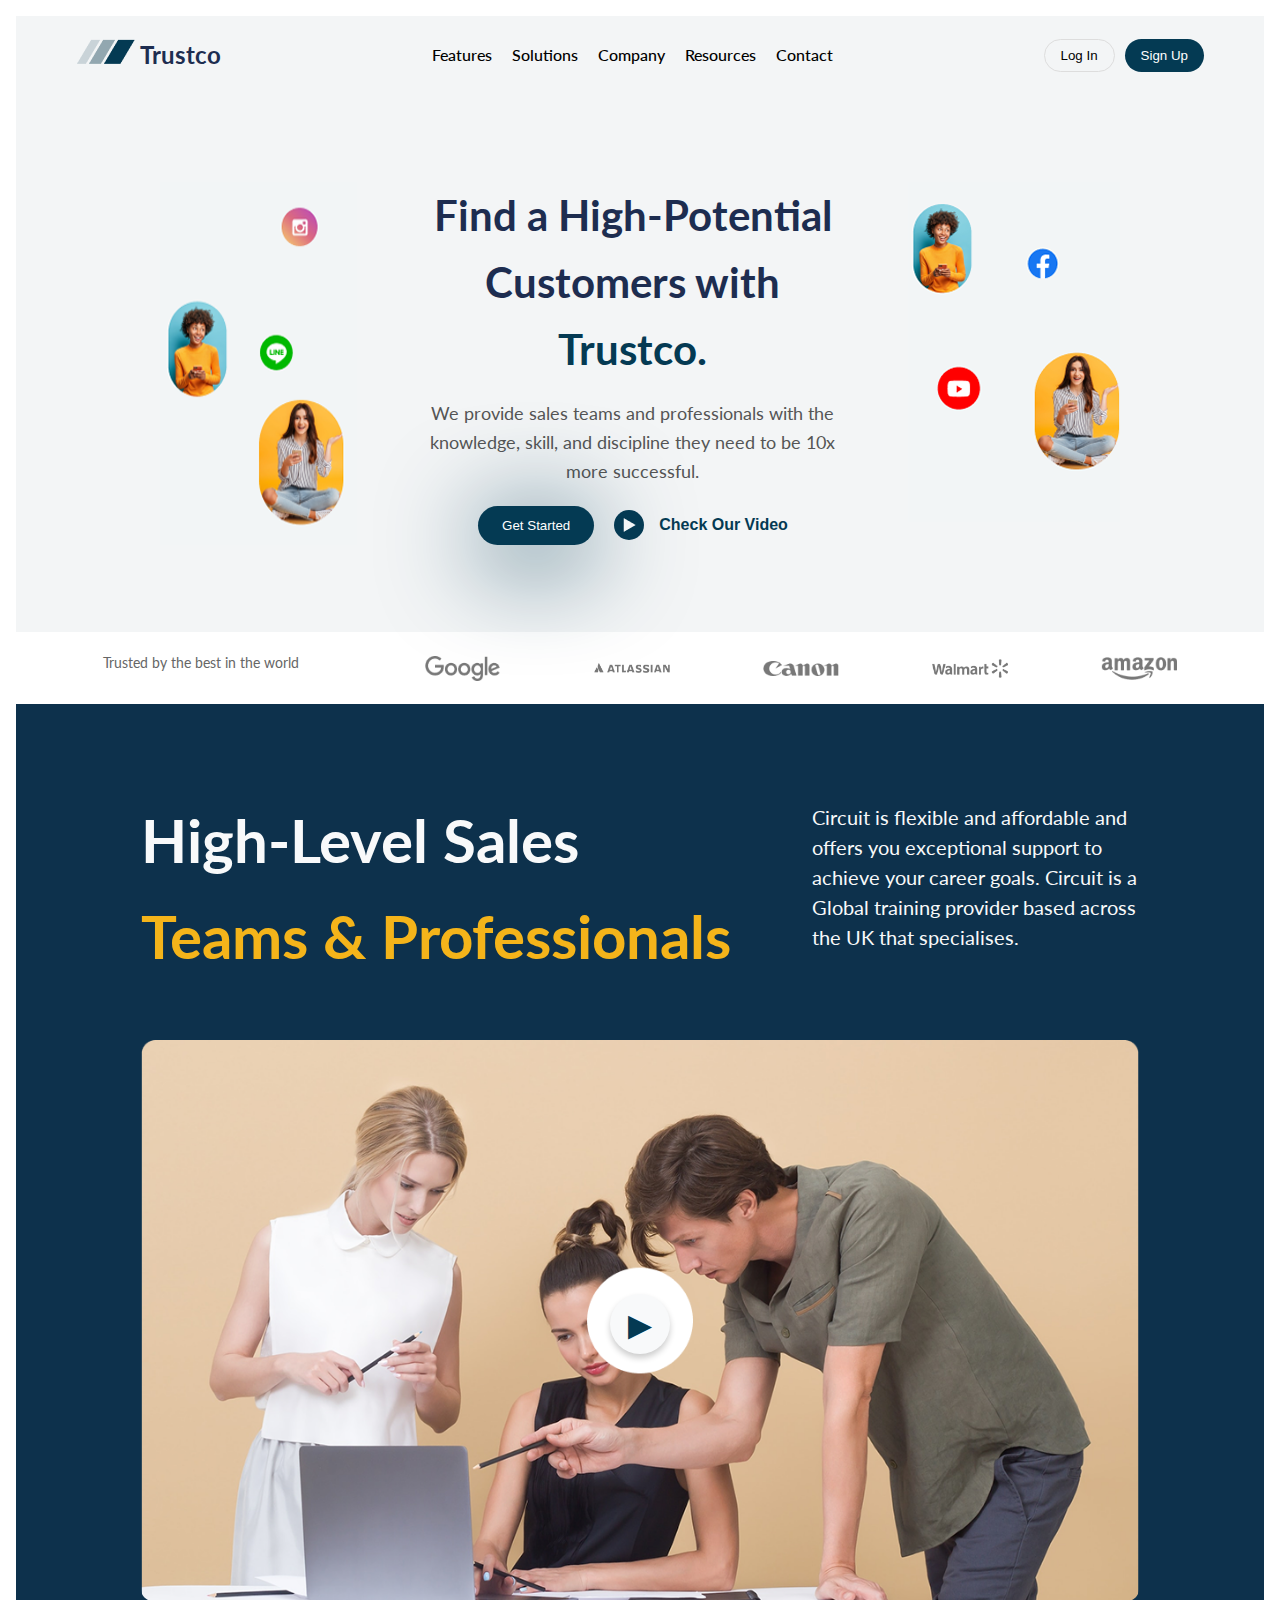
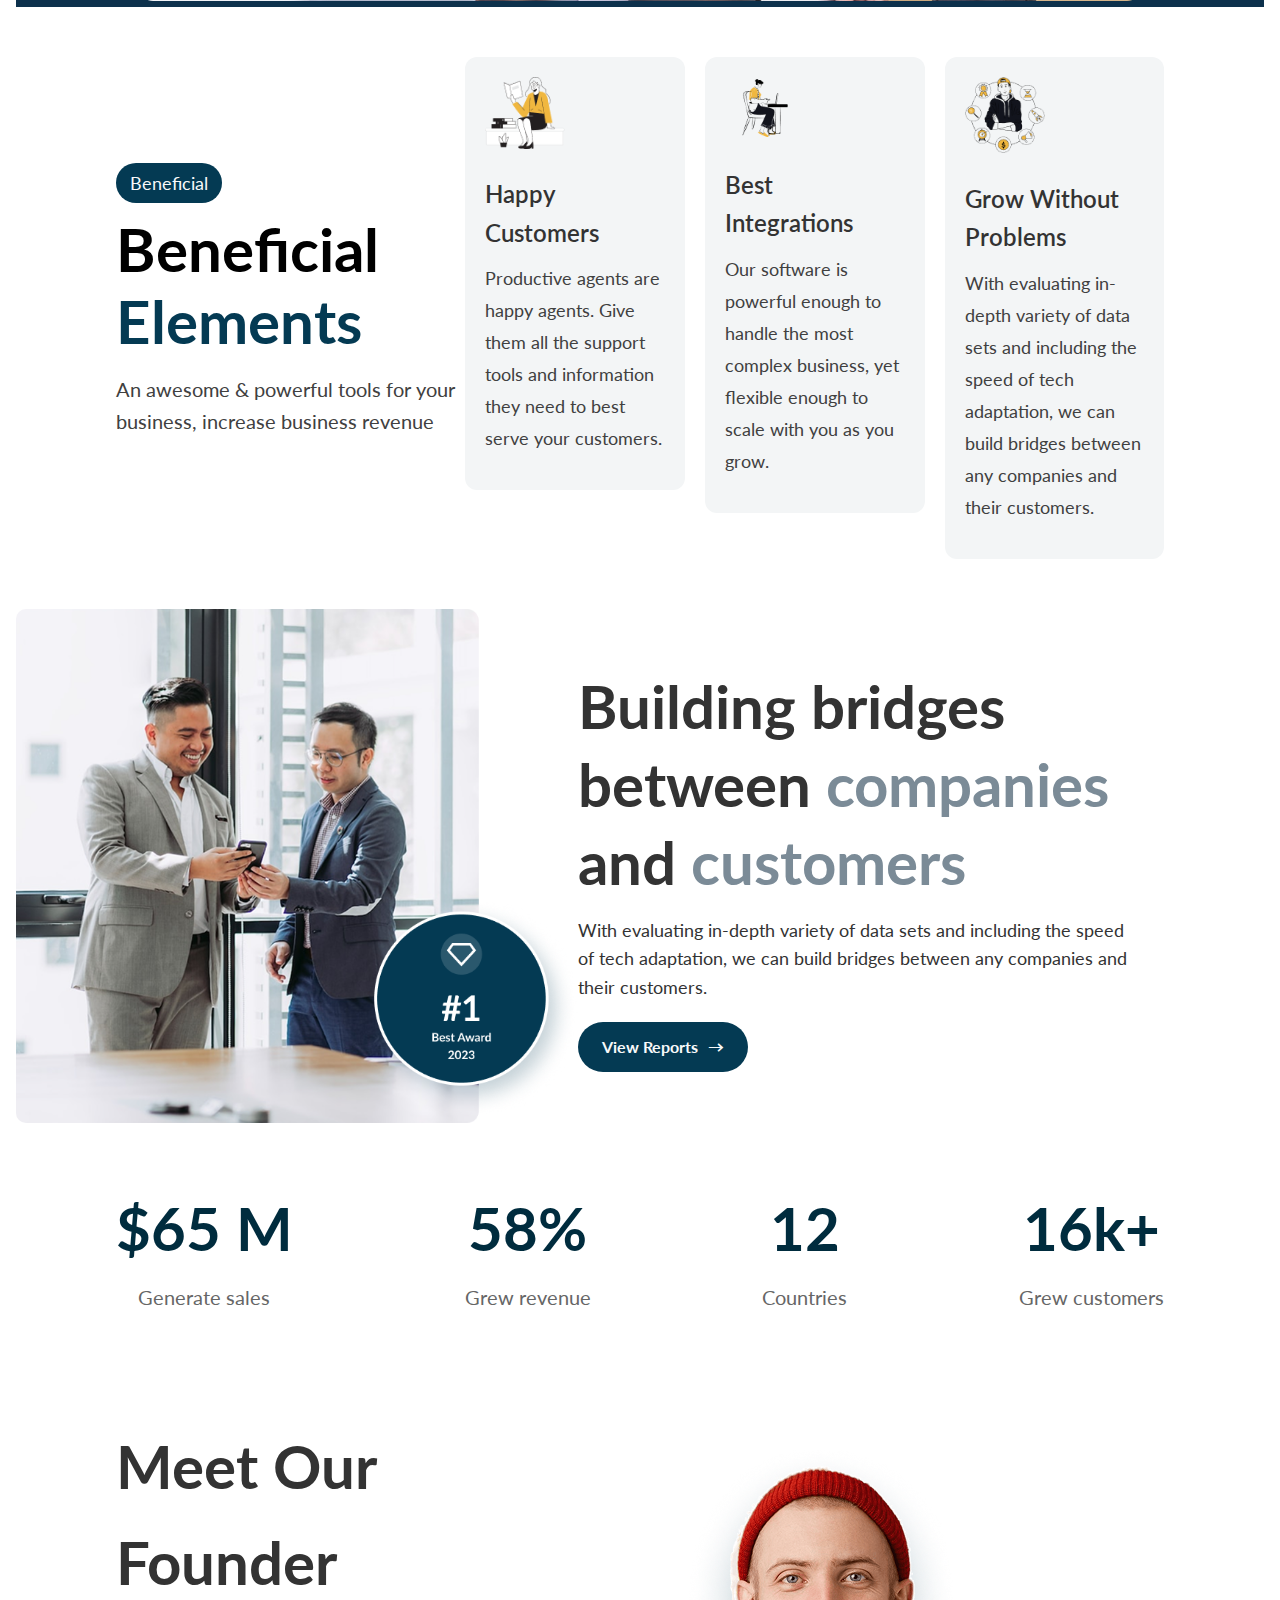
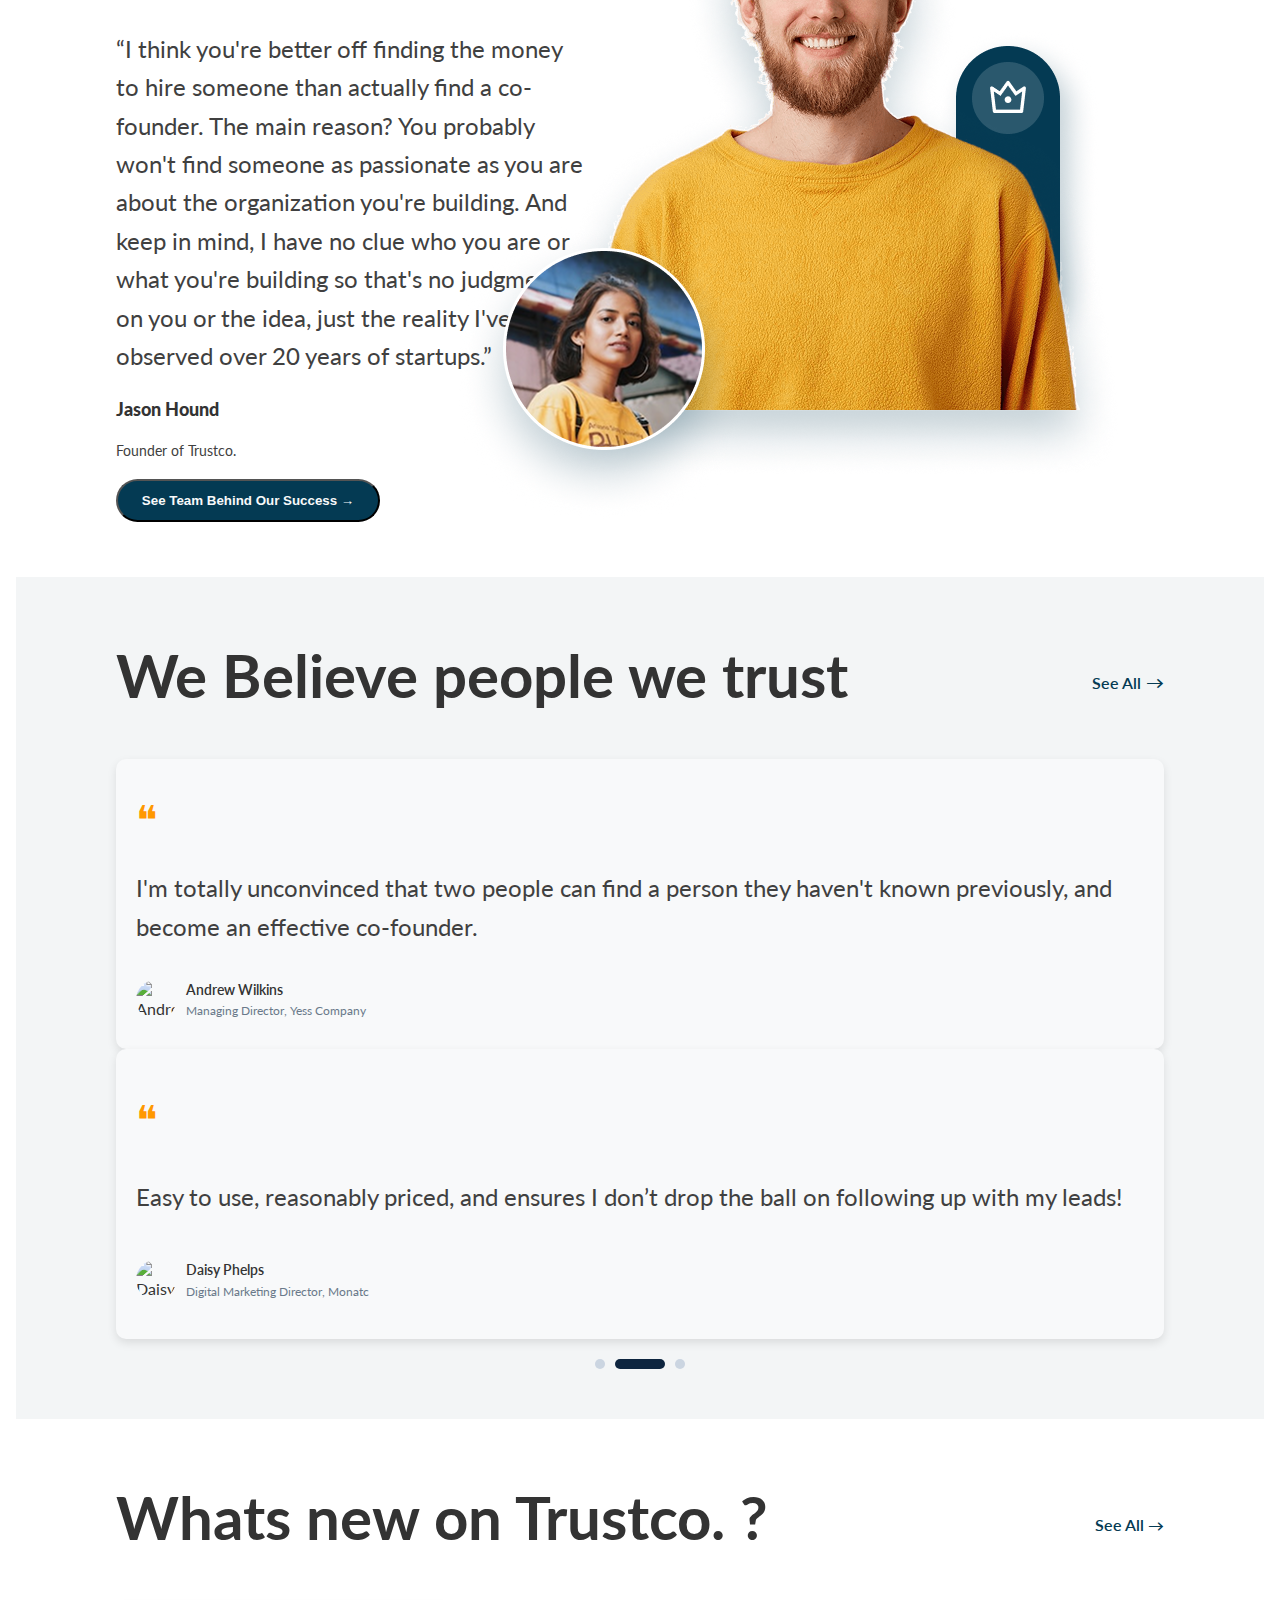
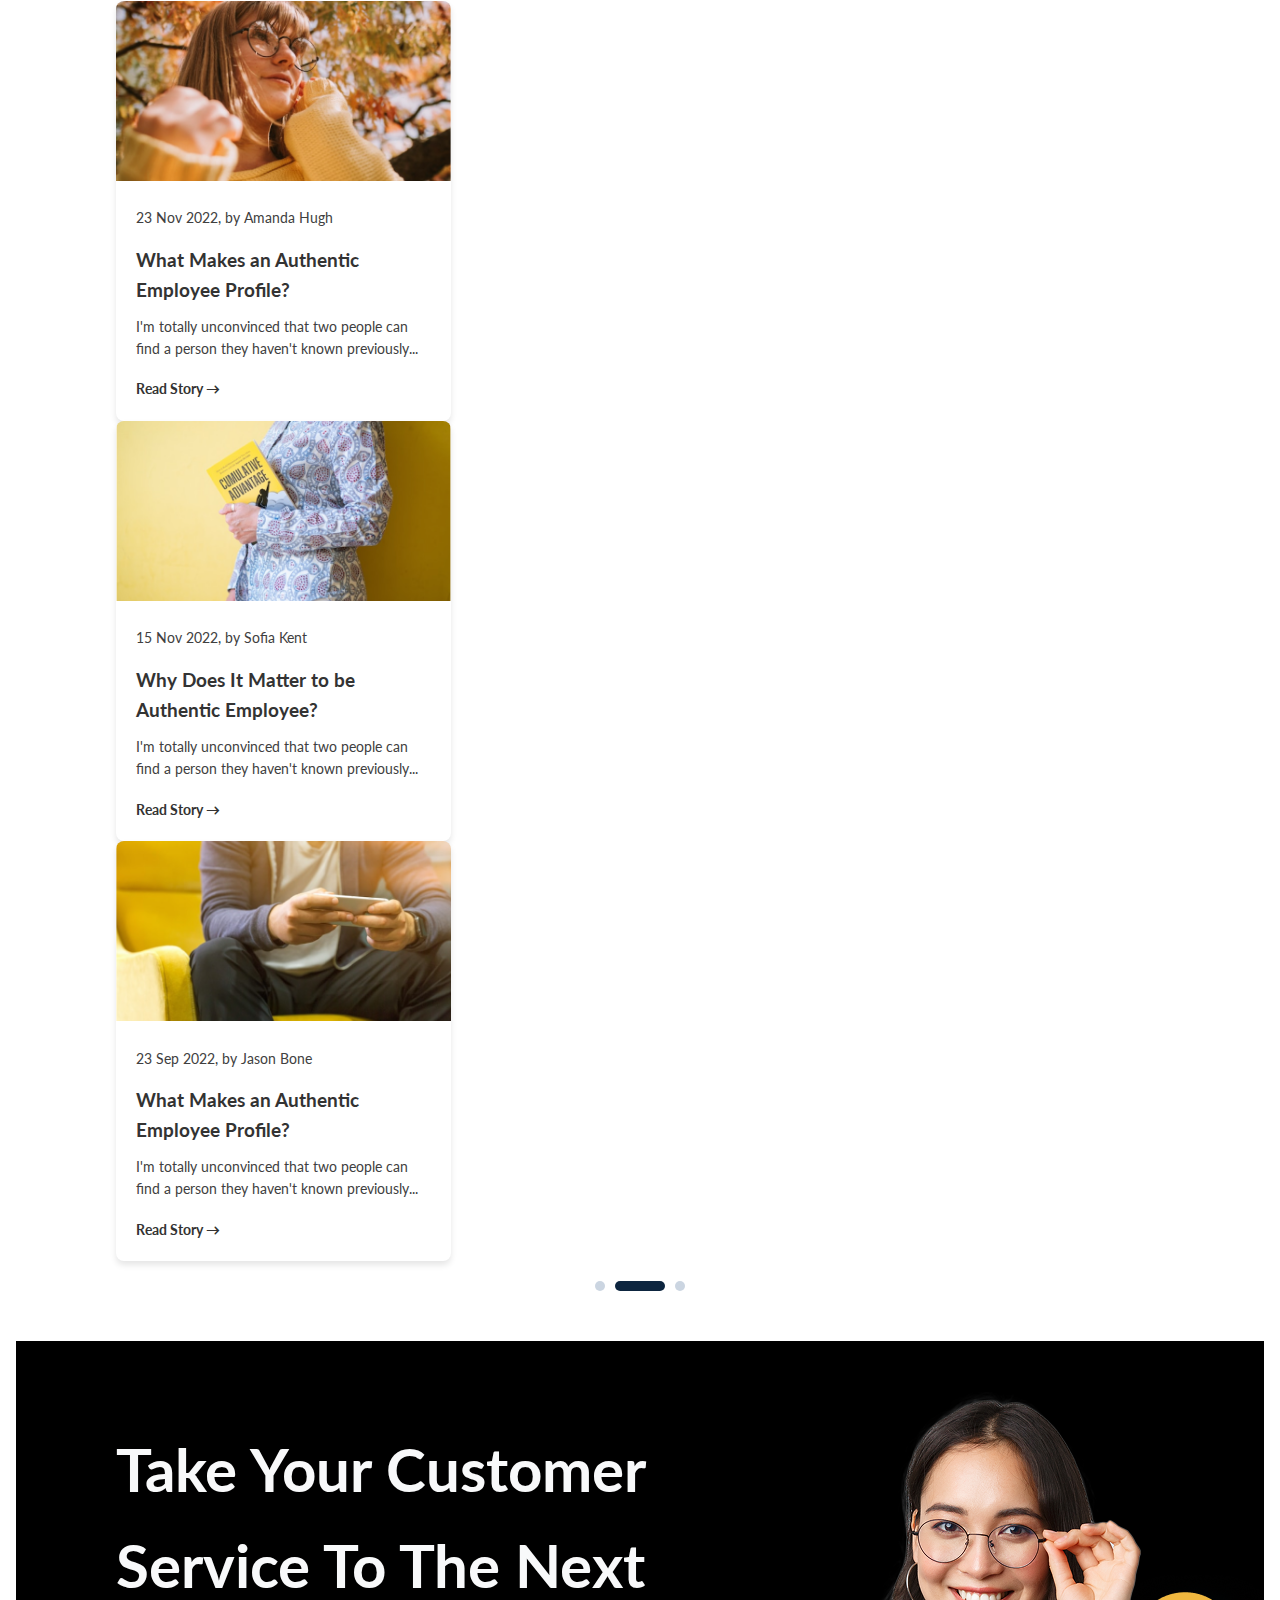
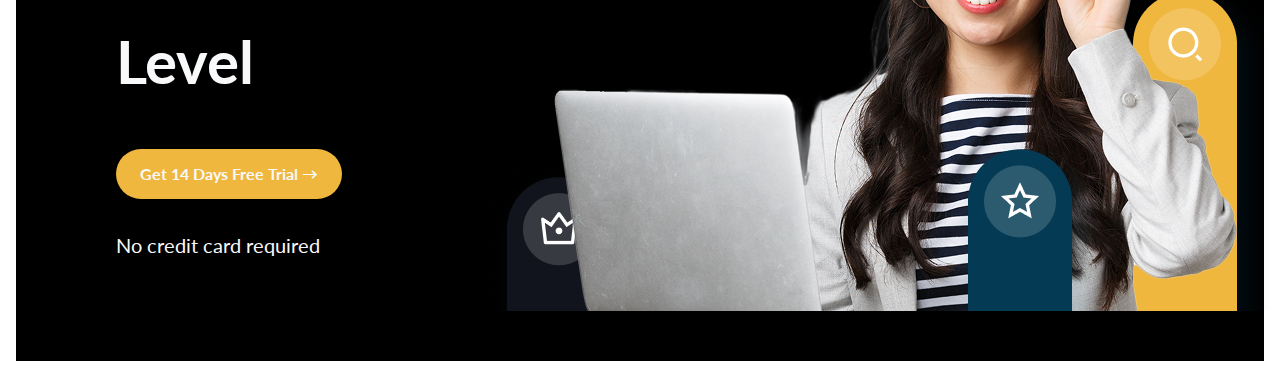
==== commit 547c9eb3: "[TR-23]-cta button banner added" ====
--- a/index.html
+++ b/index.html
@@ -283,6 +283,22 @@
         <a href="#" class="see-all only-mobile">See All <span>→</span></a>
 
     </section>
+    <section id="cta-banner">
+        
+        <div class="cta-text">
+            <h2>Take Your Customer Service To The Next Level</h2>
+            <a href="#" class="cta-button-report services">
+                Get 14 Days Free Trial →
+            </a>
+            <p>No credit card required</p>
+        </div>
+
+        <div class="cta-image-container">
+            <img src="/images//Decorations (1).png" alt="Customer Service" class="cta-image">
+            
+           
+        </div>
+
 
 
 </body>
--- a/style.css
+++ b/style.css
@@ -6,7 +6,7 @@
     --text-color: #333;
     --background-color: #f8f9fa;
     --background-grey: #f3f5f6;
-    --button-color: #043A53
+    --button-color: #043A53;
 }
 
 * {
@@ -799,6 +799,50 @@
     color: var(--text-color);
 }
 
+#cta-banner {
+    display: grid;
+    grid-template-columns: 40% 60%;
+    align-items: center;
+    gap: 50px;
+    padding: 4% 8%;
+    background-color: black;
+}
+
+.cta-text {
+    display: flex;
+        flex-direction: column;
+        justify-content: space-between;
+        gap: 30px;
+    
+    color: var(--background-color);
+}
+
+.services{
+    background-color: #F0B73F;
+}
+
+.cta-text h2 {
+    font-weight: bold;
+    margin-bottom: 10px;
+    width: 143%;
+}
+
+.cta-text p {
+    margin-bottom: 20px;
+}
+
+.cta-image-container {
+    position: relative;
+    flex: 1;
+    display: flex;
+    justify-content: center;
+}
+
+.cta-image {
+    border-radius: 10px;
+}
+
+
 /* Responsive styles */
 @media screen and (max-width: 768px) {
     p {
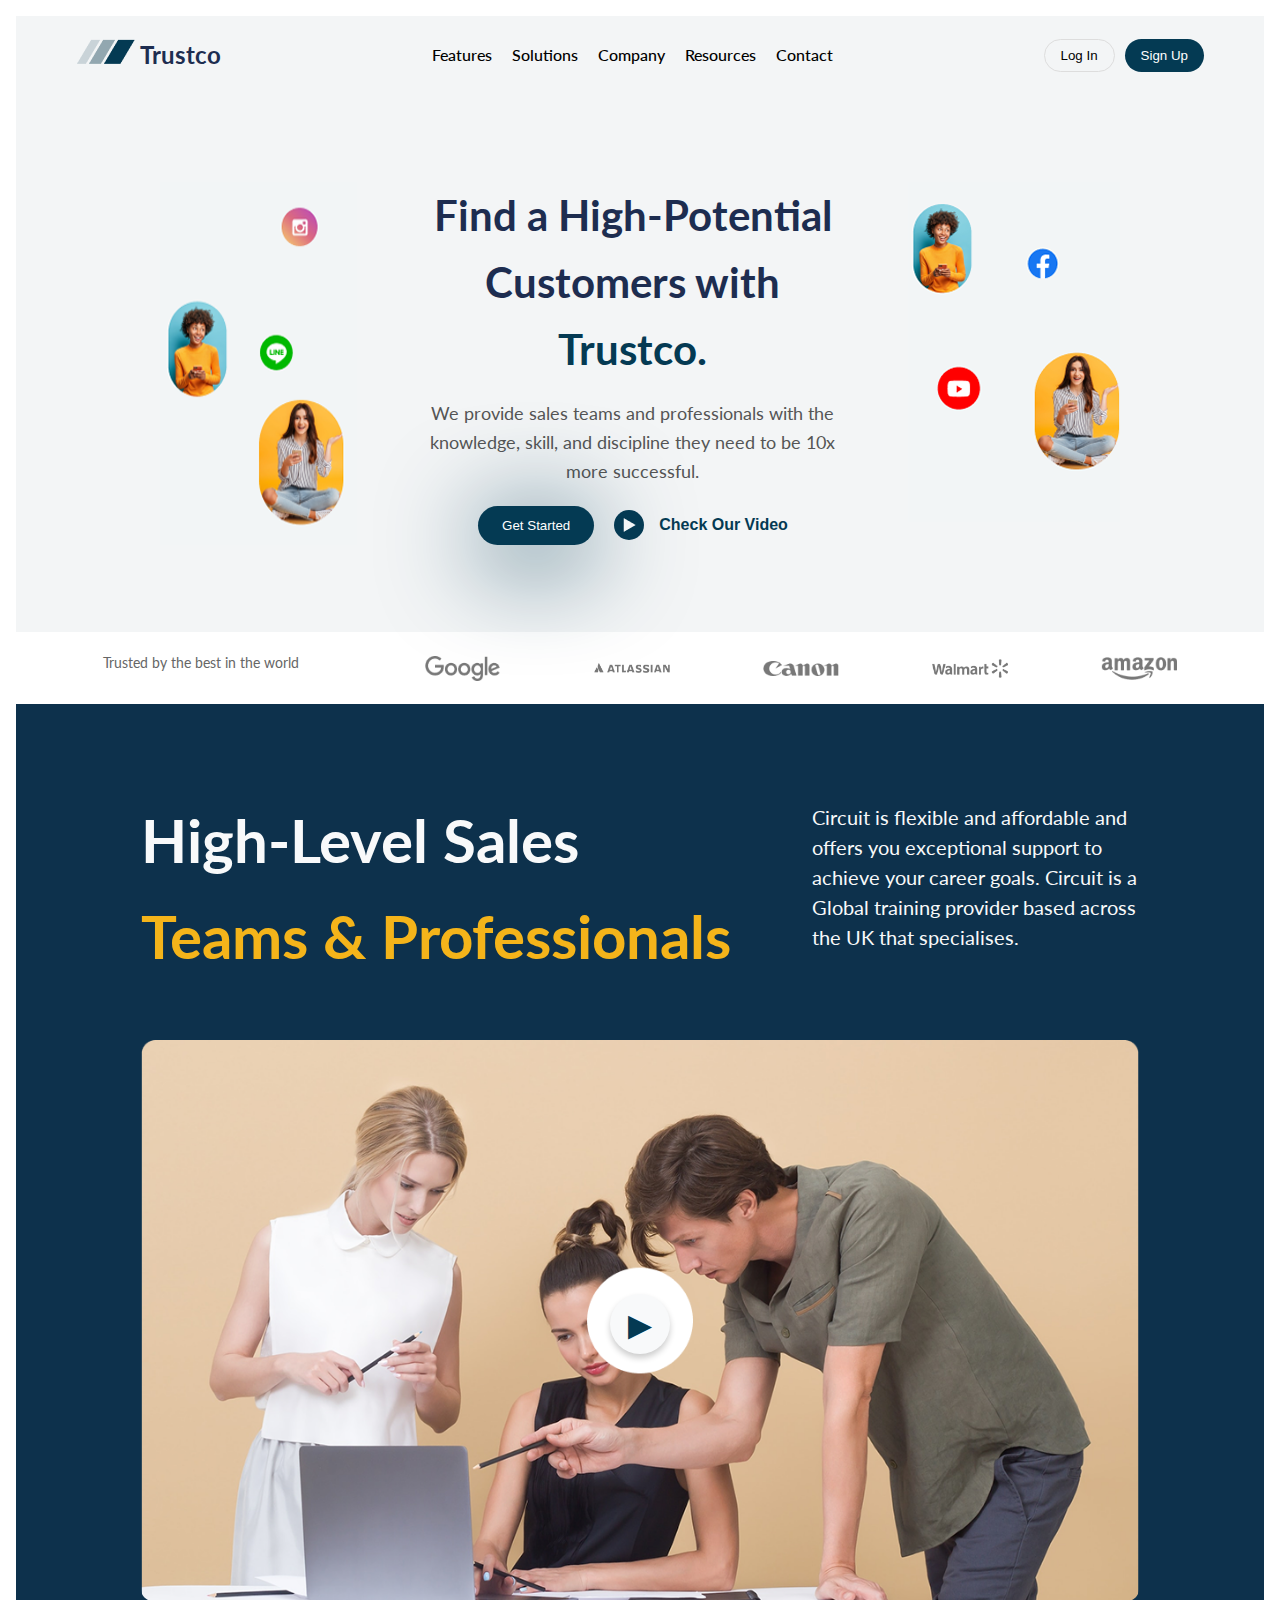
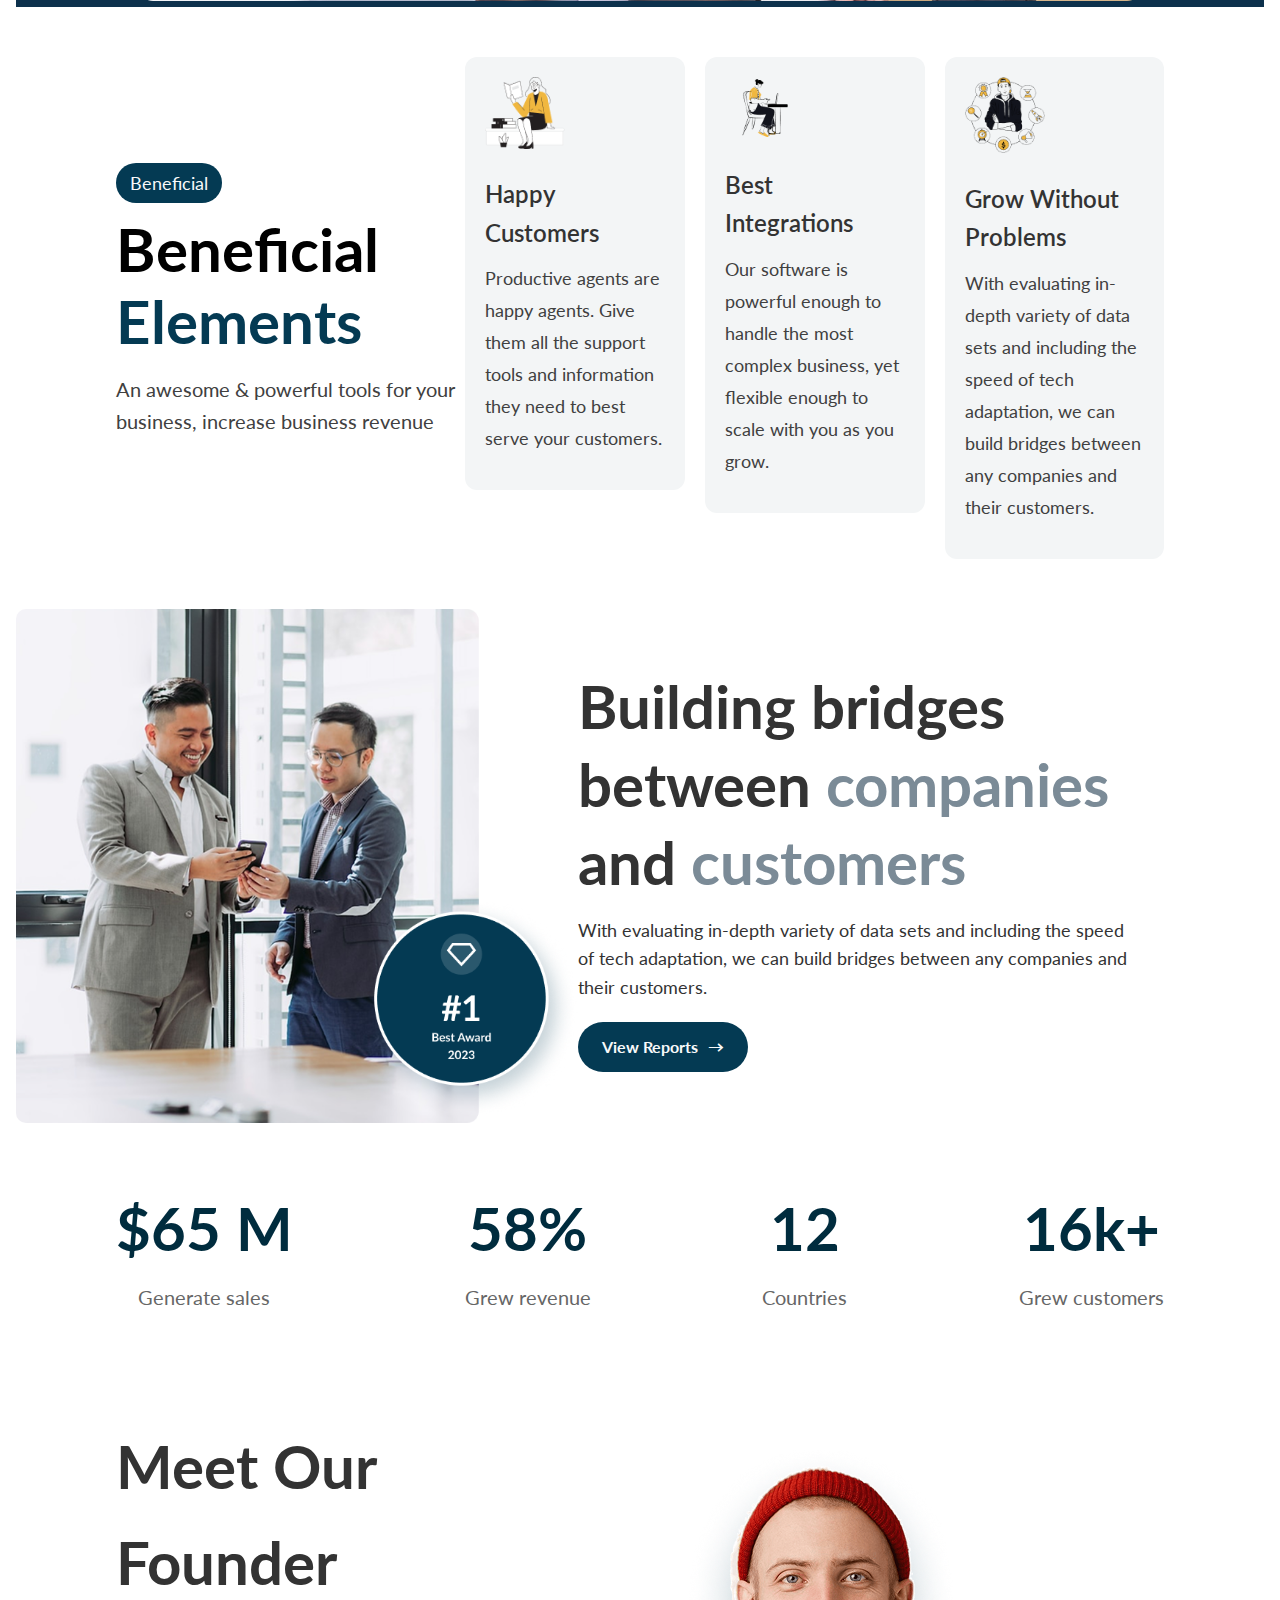
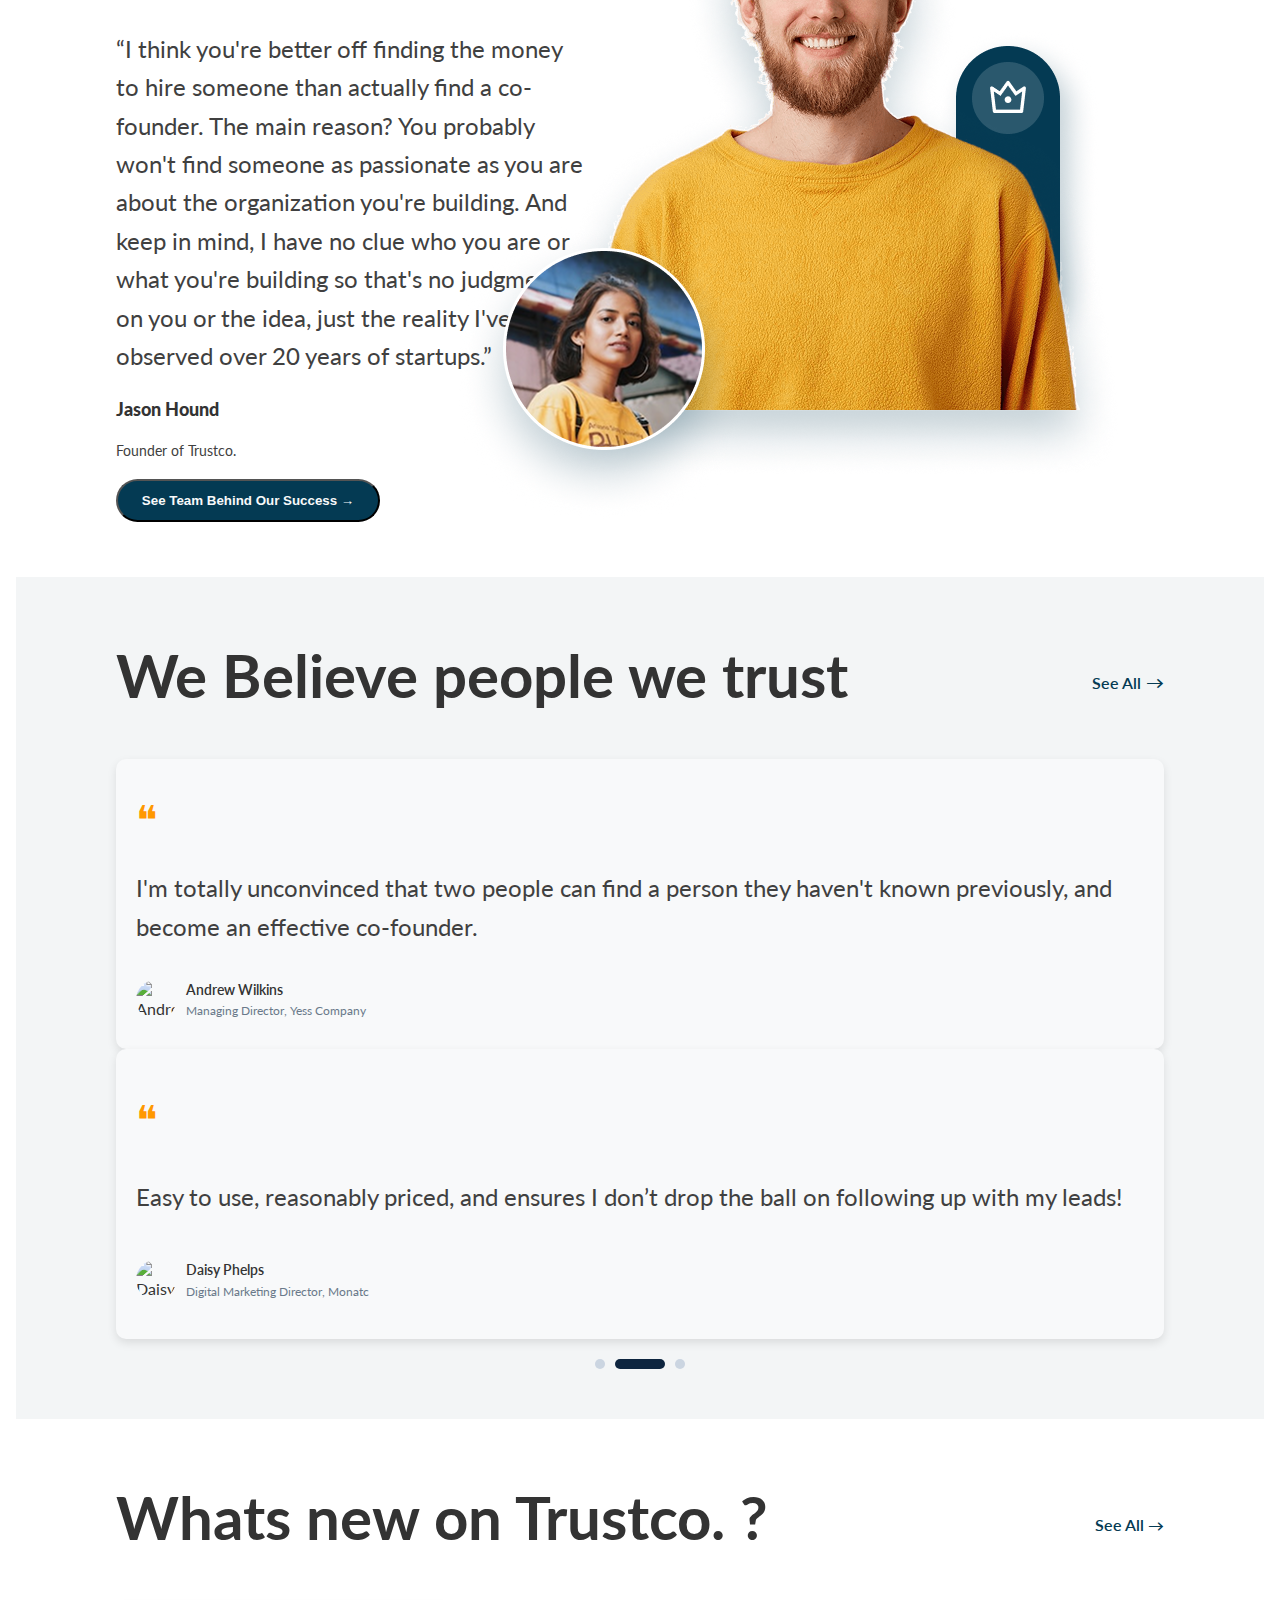
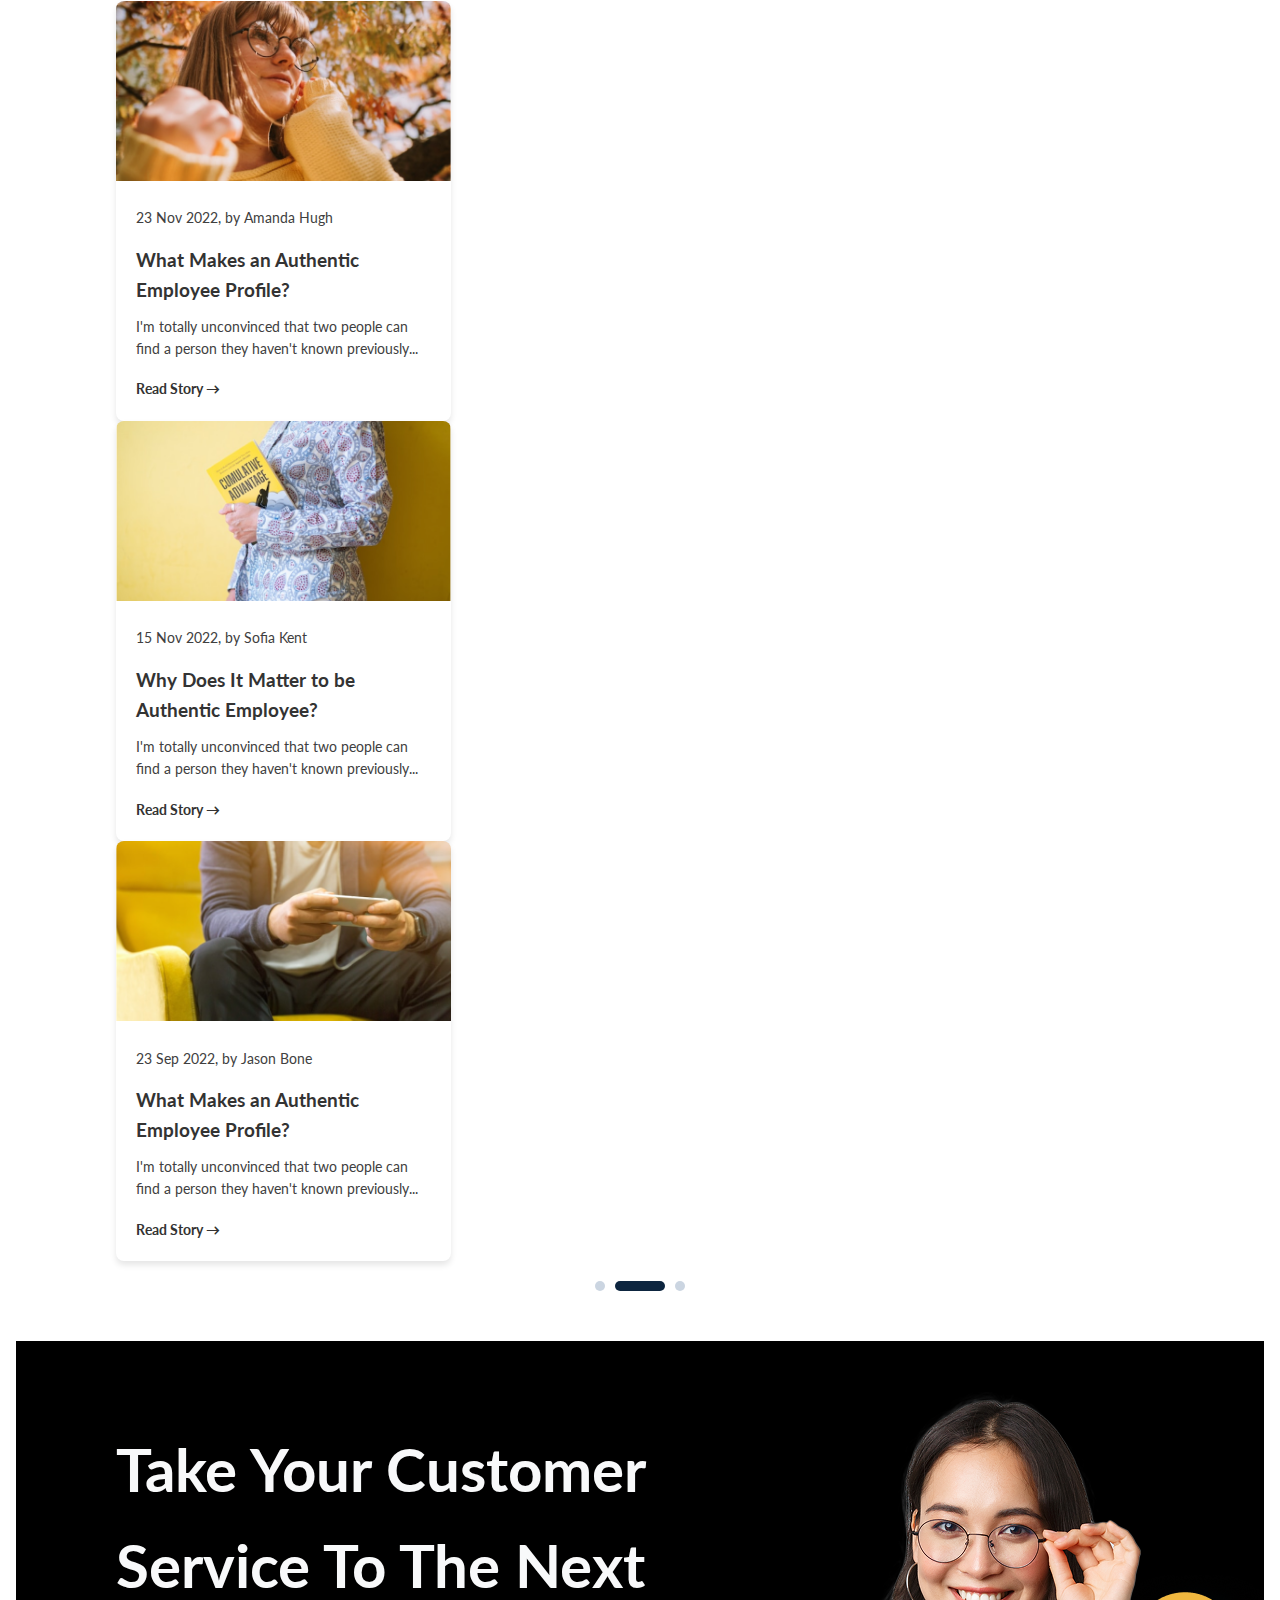
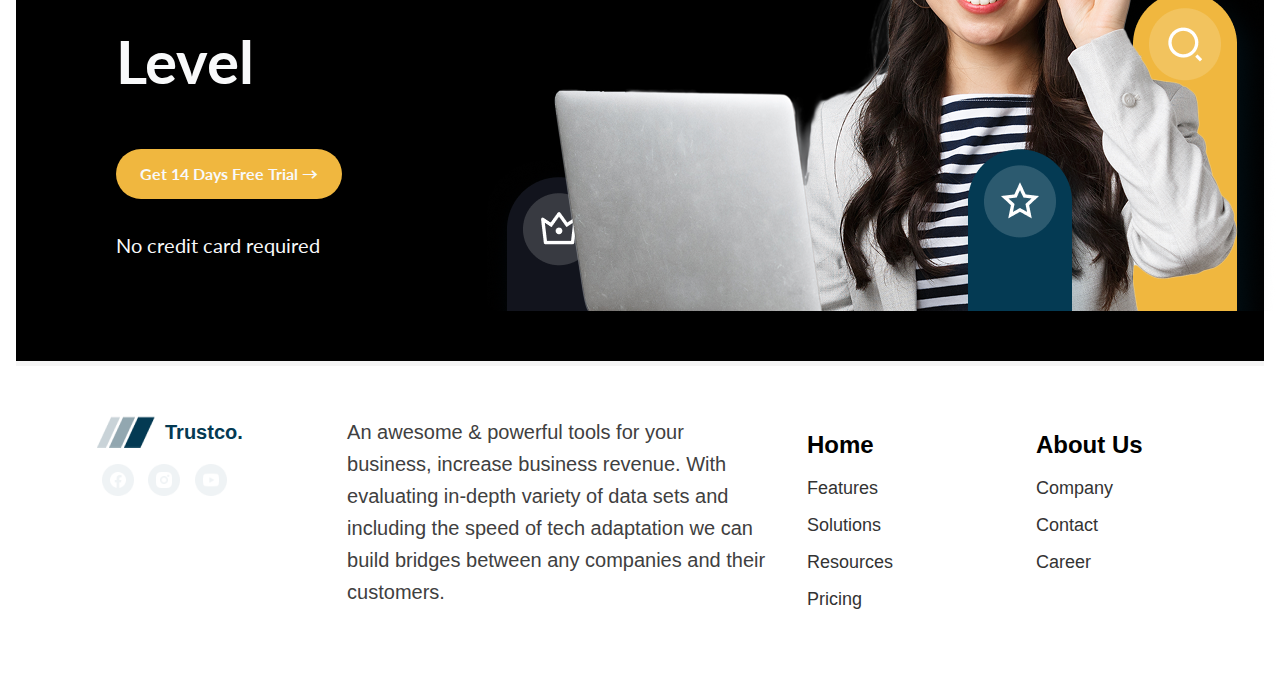
==== commit 42dba04d: "[TR-25]-footer section added" ====
--- a/index.html
+++ b/index.html
@@ -298,7 +298,48 @@
             
            
         </div>
-
+</section>
+<footer>
+    <div class="footer-container">
+        <div class="footer-left">
+            <div>
+            <p class="footer-logo"><img src="/images/Logo.png" alt="Trustco Logo" class="logo">Trustco.</p>
+            <div class="social-icons">
+                <a href="#"><img src="/images/Icon.png" alt="Facebook"></a>
+                <a href="#"><img src="/images//Icon 2.png" alt="Instagram"></a>
+                <a href="#"><img src="/images/Icon 3.png" alt="YouTube"></a>
+            </div>
+            </div>
+            
+            
+        </div>
+        <p class="footer-description">
+            An awesome & powerful tools for your business, increase business revenue. 
+            With evaluating in-depth variety of data sets and including the speed of 
+            tech adaptation we can build bridges between any companies and their customers.
+        </p>
+        <div class="footer-links">
+            <div class="footer-column">
+                <h3>Home</h3>
+                <ul>
+                    <li><a href="#">Features</a></li>
+                    <li><a href="#">Solutions</a></li>
+                    <li><a href="#">Resources</a></li>
+                    <li><a href="#">Pricing</a></li>
+                </ul>
+            </div>
+
+            <div class="footer-column">
+                <h3>About Us</h3>
+                <ul>
+                    <li><a href="#">Company</a></li>
+                    <li><a href="#">Contact</a></li>
+                    <li><a href="#">Career</a></li>
+                </ul>
+            </div>
+        </div>
+    </div>
+</footer>
 
 
 </body>
--- a/style.css
+++ b/style.css
@@ -842,6 +842,93 @@
     border-radius: 10px;
 }
 
+footer {
+    background-color: #ffffff;
+    padding: 50px 80px;
+    font-family: "Arial", sans-serif;
+    border-top: 5px solid #f5f5f5;
+}
+
+.footer-container {
+display: flex;
+flex-direction: row;
+justify-content: space-between;
+}
+.footer-logo{
+    display: flex;
+    gap: 10px;
+    font-weight: 600;
+    color: var(--button-color);
+}
+.footer-left {
+    max-width: 40%;
+    flex: 0.6;
+    display: flex;
+}
+
+
+.footer-description {
+    color: var(--secondary-color);
+    line-height: 1.6;
+    flex: 1;
+    text-align: left;
+}
+.footer-column{
+    text-align: left;
+}
+
+.social-icons {
+    margin-top: 15px;
+}
+
+.social-icons a {
+    display: inline-block;
+    margin-right: 10px;
+    opacity: 0.4;
+    transition: opacity 0.3s ease;
+}
+
+.social-icons a img {
+    width: 32px;
+    height: 32px;
+}
+
+.social-icons a:hover {
+    opacity: 1;
+}
+
+.footer-links {
+    display: flex;
+    gap: 60px;
+    flex: 1;
+    justify-content: space-around;
+}
+
+.footer-column h3 {
+    font-size: 24px;
+    color: #000;
+}
+
+.footer-column ul {
+    list-style: none;
+    padding: 0;
+}
+
+.footer-column ul li {
+    margin-bottom: 8px;
+}
+
+.footer-column ul li a {
+    text-decoration: none;
+    color: #333;
+    font-size: 18px;
+    transition: color 0.3s ease;
+}
+
+.footer-column ul li a:hover {
+    color: #0073e6;
+}
+
 
 /* Responsive styles */
 @media screen and (max-width: 768px) {
@@ -1011,4 +1098,18 @@
     .see-all{
         justify-content: center;
     }
+    #cta-banner{
+        grid-template-columns: 100%;
+    }
+    .cta-image{
+        width: 100%;
+    }
+    .cta-text h2{
+        width: unset;
+    }
+    .cta-text{
+        justify-content: center;
+        align-items: center;
+        text-align: center;
+    }
 }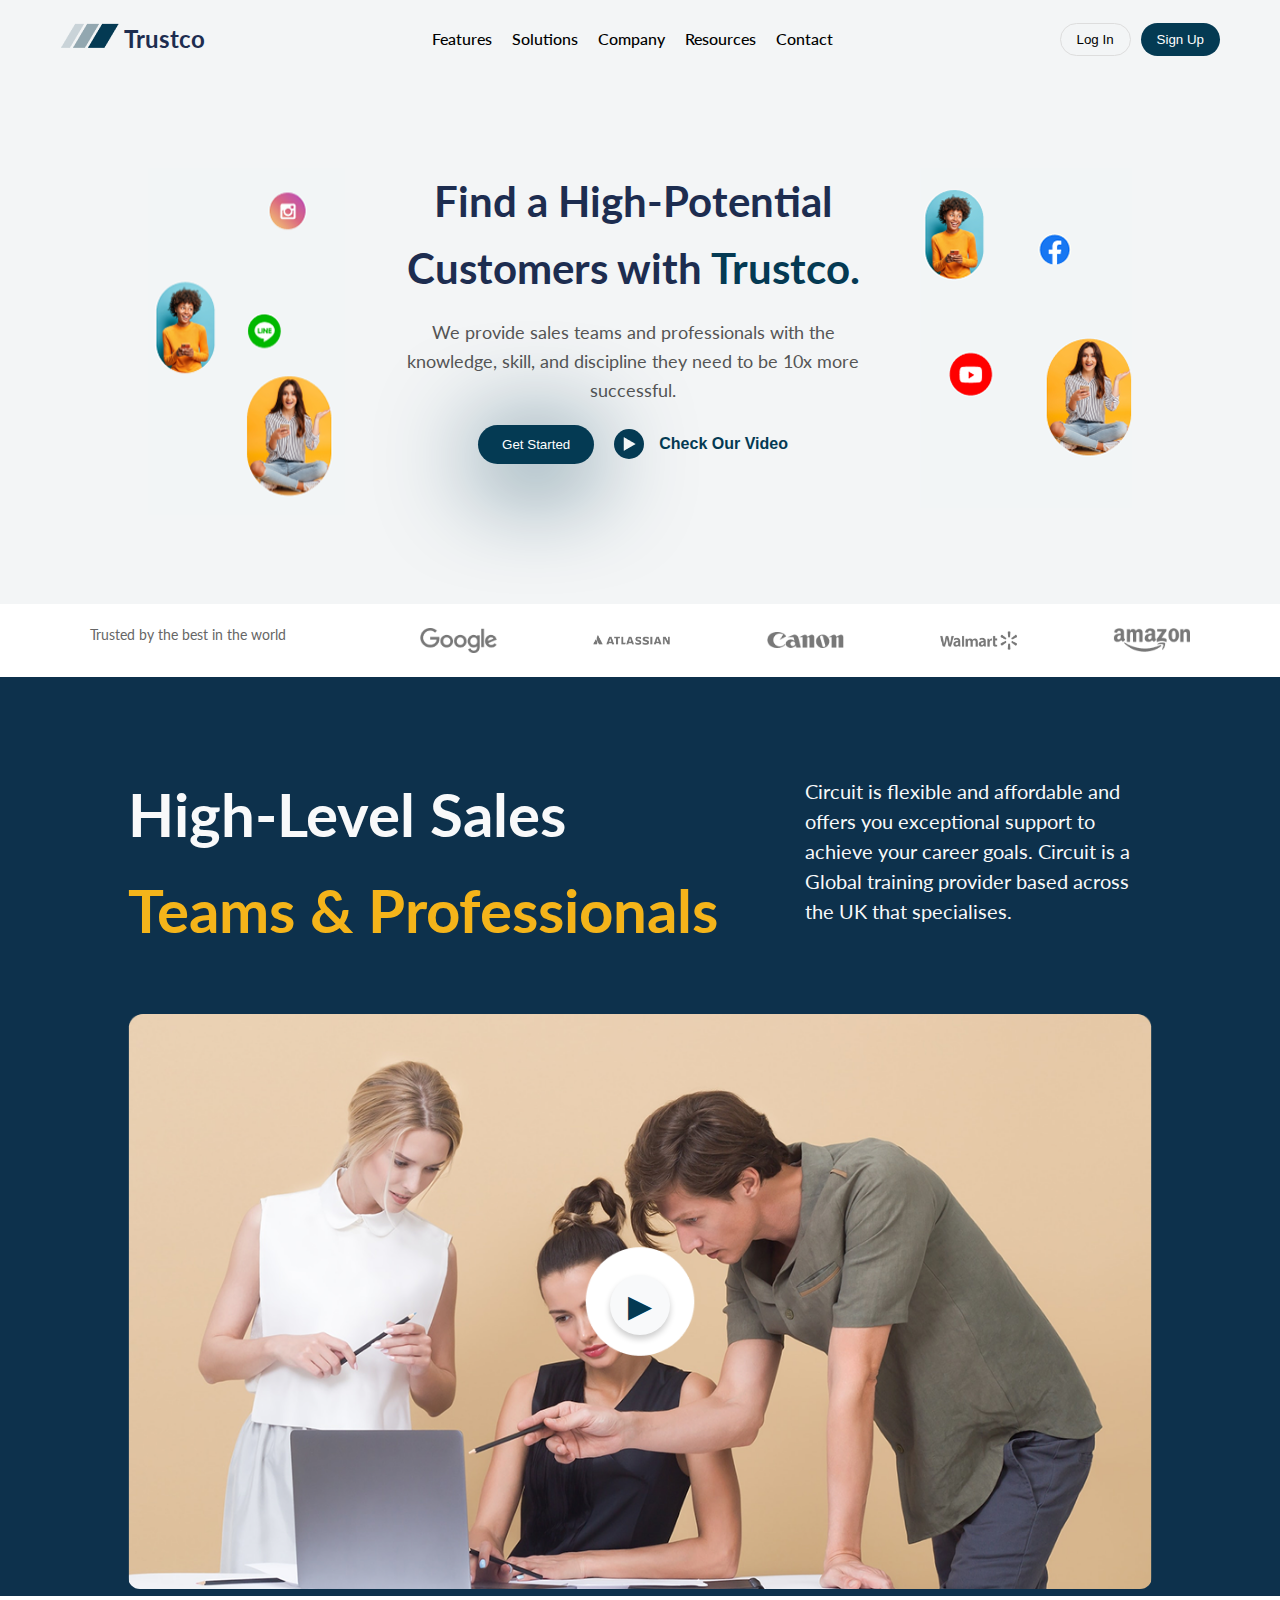
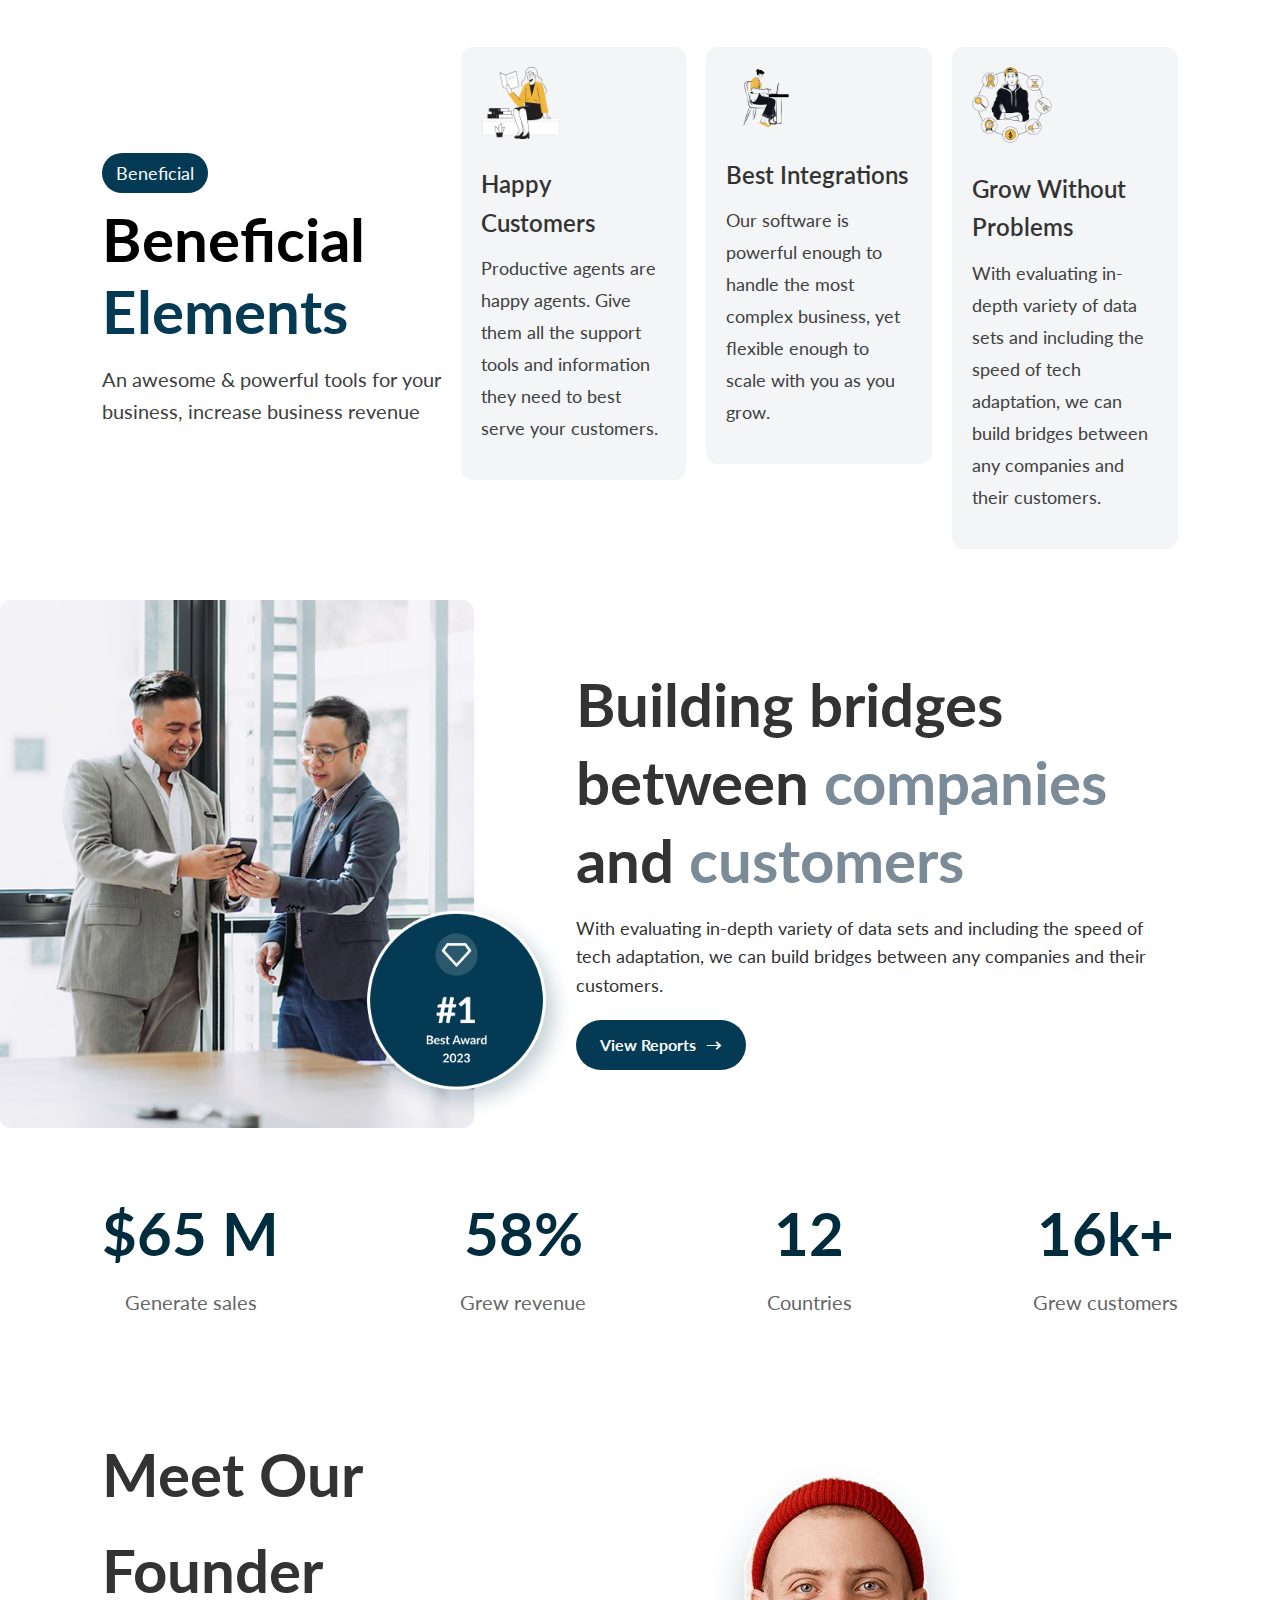
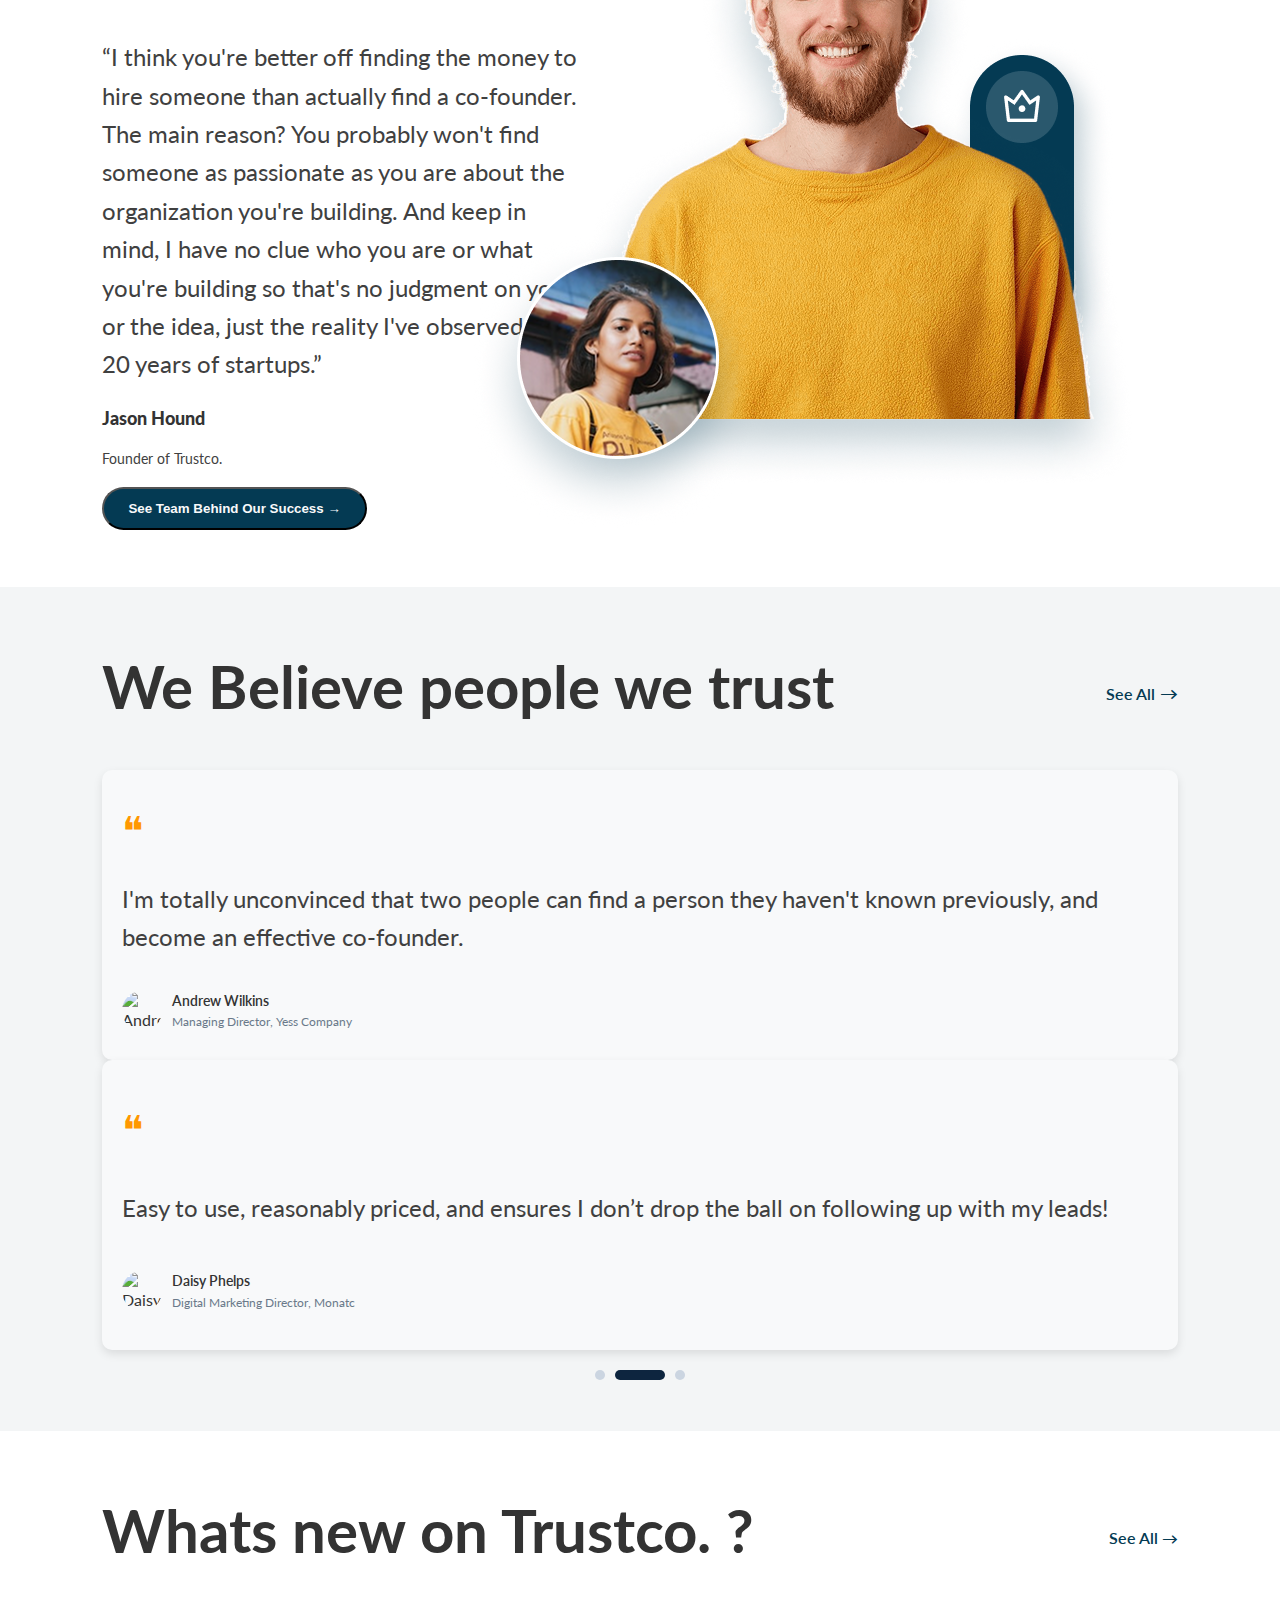
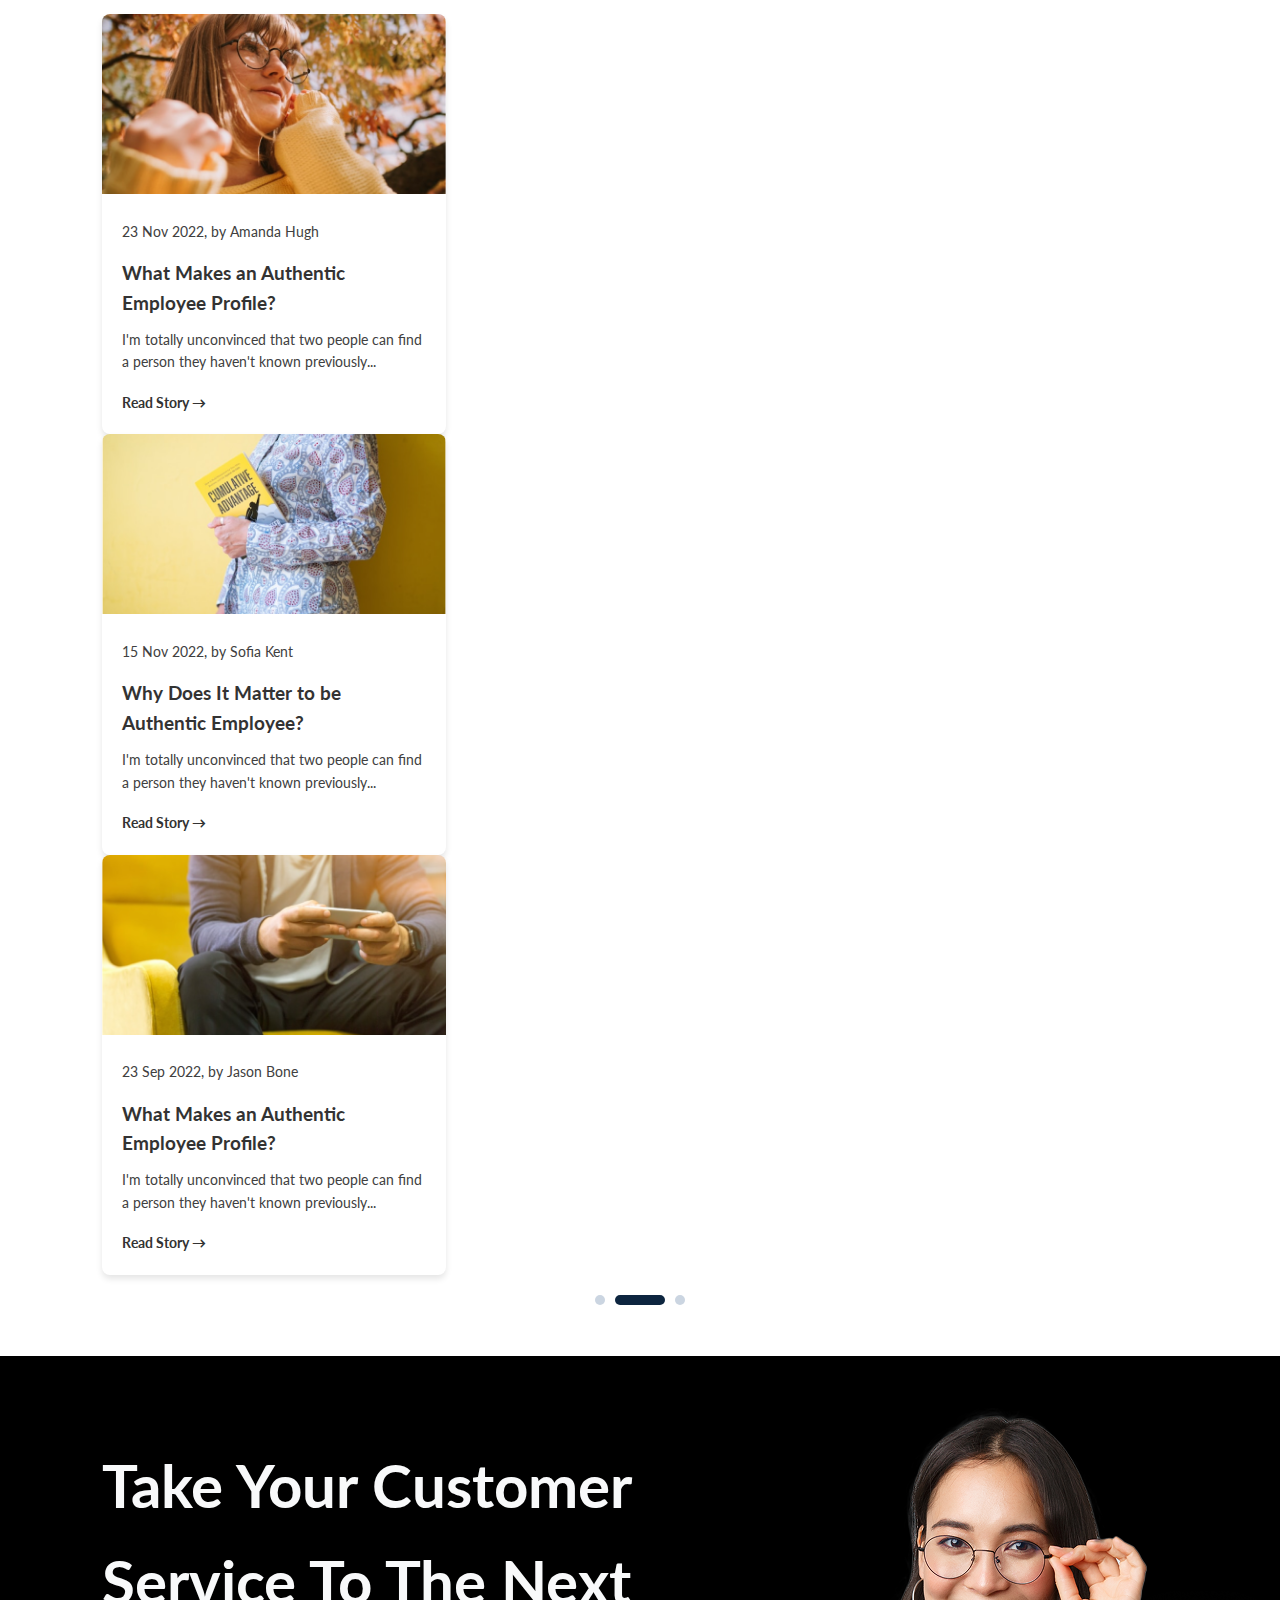
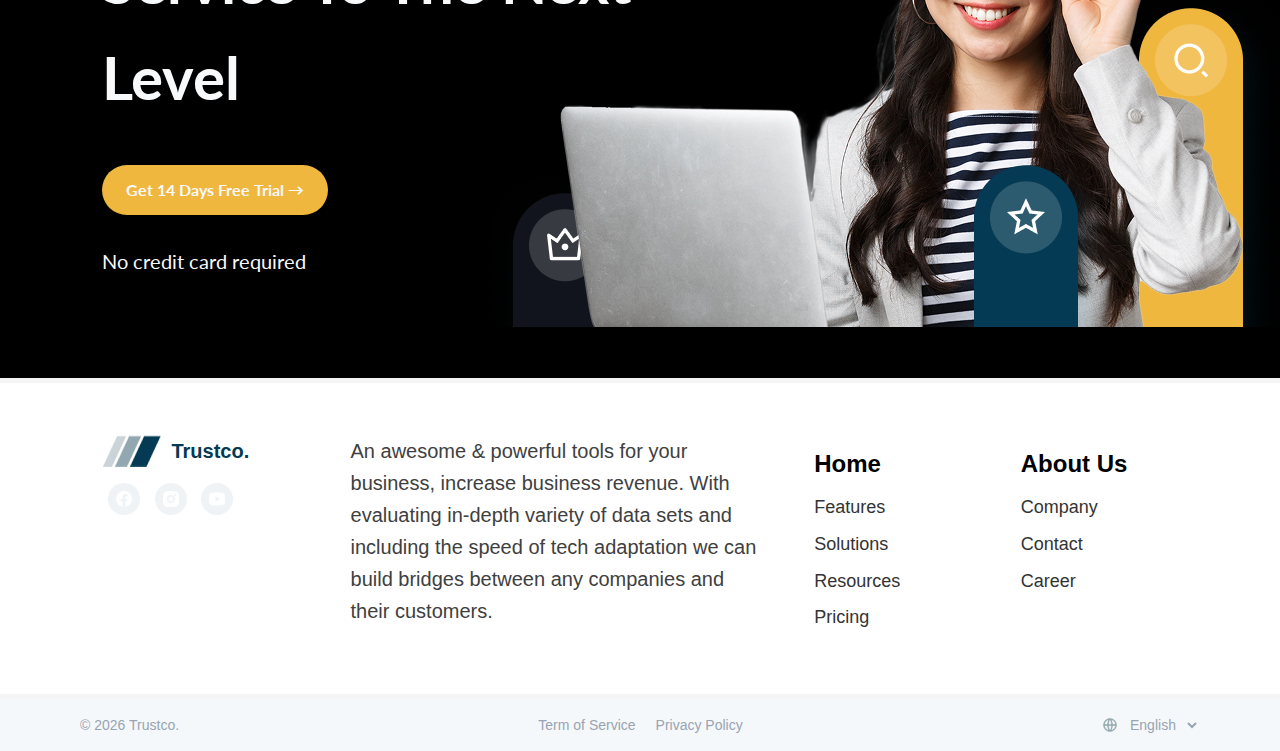
==== commit 14daf51f: "[TR-27]-credit section added" ====
--- a/index.html
+++ b/index.html
@@ -284,7 +284,7 @@
 
     </section>
     <section id="cta-banner">
-        
+
         <div class="cta-text">
             <h2>Take Your Customer Service To The Next Level</h2>
             <a href="#" class="cta-button-report services">
@@ -295,62 +295,82 @@
 
         <div class="cta-image-container">
             <img src="/images//Decorations (1).png" alt="Customer Service" class="cta-image">
-            
-           
-        </div>
-</section>
-<footer>
-    <div class="footer-container">
-        <div class="footer-left">
-            <div>
-            <p class="footer-logo"><img src="/images/Logo.png" alt="Trustco Logo" class="logo">Trustco.</p>
-            <div class="social-icons">
-                <a href="#"><img src="/images/Icon.png" alt="Facebook"></a>
-                <a href="#"><img src="/images//Icon 2.png" alt="Instagram"></a>
-                <a href="#"><img src="/images/Icon 3.png" alt="YouTube"></a>
-            </div>
-            </div>
-            
-            
-        </div>
-        <p class="footer-description">
-            An awesome & powerful tools for your business, increase business revenue. 
-            With evaluating in-depth variety of data sets and including the speed of 
-            tech adaptation we can build bridges between any companies and their customers.
-        </p>
-        <div class="footer-links">
-            <div class="footer-column">
-                <h3>Home</h3>
-                <ul>
-                    <li><a href="#">Features</a></li>
-                    <li><a href="#">Solutions</a></li>
-                    <li><a href="#">Resources</a></li>
-                    <li><a href="#">Pricing</a></li>
-                </ul>
-            </div>
-
-            <div class="footer-column">
-                <h3>About Us</h3>
-                <ul>
-                    <li><a href="#">Company</a></li>
-                    <li><a href="#">Contact</a></li>
-                    <li><a href="#">Career</a></li>
-                </ul>
-            </div>
-        </div>
-    </div>
-</footer>
+
+
+        </div>
+    </section>
+    <footer>
+        <div class="footer-container">
+            <div class="footer-left">
+                <div>
+                    <p class="footer-logo"><img src="/images/Logo.png" alt="Trustco Logo" class="logo">Trustco.</p>
+                    <div class="social-icons">
+                        <a href="#"><img src="/images/Icon.png" alt="Facebook"></a>
+                        <a href="#"><img src="/images//Icon 2.png" alt="Instagram"></a>
+                        <a href="#"><img src="/images/Icon 3.png" alt="YouTube"></a>
+                    </div>
+                </div>
+
+
+            </div>
+            <p class="footer-description">
+                An awesome & powerful tools for your business, increase business revenue.
+                With evaluating in-depth variety of data sets and including the speed of
+                tech adaptation we can build bridges between any companies and their customers.
+            </p>
+            <div class="footer-links">
+                <div class="footer-column">
+                    <h3>Home</h3>
+                    <ul>
+                        <li><a href="#">Features</a></li>
+                        <li><a href="#">Solutions</a></li>
+                        <li><a href="#">Resources</a></li>
+                        <li><a href="#">Pricing</a></li>
+                    </ul>
+                </div>
+
+                <div class="footer-column">
+                    <h3>About Us</h3>
+                    <ul>
+                        <li><a href="#">Company</a></li>
+                        <li><a href="#">Contact</a></li>
+                        <li><a href="#">Career</a></li>
+                    </ul>
+                </div>
+            </div>
+        </div>
+    </footer>
+    <footer class="site-credits">
+        <div class="credits-container">
+            <span class="copyright">© <span id="year"></span> Trustco.</span>
+            <div class="footer-links terms">
+                <a href="#">Term of Service</a>
+                <a href="#">Privacy Policy</a>
+            </div>
+            <div class="language-switcher">
+                <img src="/images/global-line.png" alt="Language" class="globe-icon">
+                <select>
+                    <option selected>English</option>
+                    <option>Español</option>
+                    <option>Français</option>
+                    <option>Deutsch</option>
+                </select>
+            </div>
+        </div>
+    </footer>
 
 
 </body>
 <script src="https://code.jquery.com/jquery-3.6.0.min.js"></script>
 <script type="text/javascript" src="https://cdn.jsdelivr.net/npm/slick-carousel/slick/slick.min.js"></script>
 <script>
+    
     function toggleMenu() {
         const mobileMenu = document.getElementById("mobileMenu");
         mobileMenu.classList.toggle("open");
     }
     $(document).ready(function () {
+        document.getElementById("year").textContent = new Date().getFullYear();
         var $carousel = $(".carousel-testimonials");
         var $indicators = $(".testimonial-indicator");
 
--- a/style.css
+++ b/style.css
@@ -20,7 +20,6 @@
     font-size: 16px;
     line-height: 1.6;
     color: var(--text-color);
-    padding: 16px;
 }
 
 h2 {
@@ -844,7 +843,7 @@
 
 footer {
     background-color: #ffffff;
-    padding: 50px 80px;
+    padding: 4% 8%;
     font-family: "Arial", sans-serif;
     border-top: 5px solid #f5f5f5;
 }
@@ -929,9 +928,69 @@
     color: #0073e6;
 }
 
+.site-credits {
+    background-color: #f5f8fa;
+    padding: 15px 80px;
+    font-family: "Arial", sans-serif;
+    font-size: 14px;
+    color: #98a4b3;
+}
+
+.credits-container {
+    display: flex;
+    justify-content: space-between;
+    align-items: center;
+    max-width: 1200px;
+    margin: 0 auto;
+}
+
+.copyright {
+    margin: 0;
+}
+
+.footer-links {
+    display: flex;
+    gap: 20px;
+}
+.terms{
+    justify-content: center !important;
+}
+
+.footer-links a {
+    text-decoration: none;
+    color: #98a4b3;
+    transition: color 0.3s ease;
+}
+
+.footer-links a:hover {
+    color: #0073e6;
+}
+
+.language-switcher {
+    display: flex;
+    align-items: center;
+    gap: 8px;
+}
+
+.globe-icon {
+    width: 16px;
+    height: 16px;
+}
+
+.language-switcher select {
+    border: none;
+    background: transparent;
+    color: #98a4b3;
+    font-size: 14px;
+    cursor: pointer;
+}
+
+.language-switcher select:focus {
+    outline: none;
+}
 
 /* Responsive styles */
-@media screen and (max-width: 768px) {
+@media screen and (max-width: 1024px) {
     p {
         font-size: 14px !important;
     }
@@ -1112,4 +1171,15 @@
         align-items: center;
         text-align: center;
     }
+    .footer-container{
+        flex-direction: column;
+        justify-content: center;
+        align-items: center;
+    }
+    .footer-left{
+        max-width: unset;
+    }
+    .footer-column h3 {
+        font-size: 18px;
+    }
 }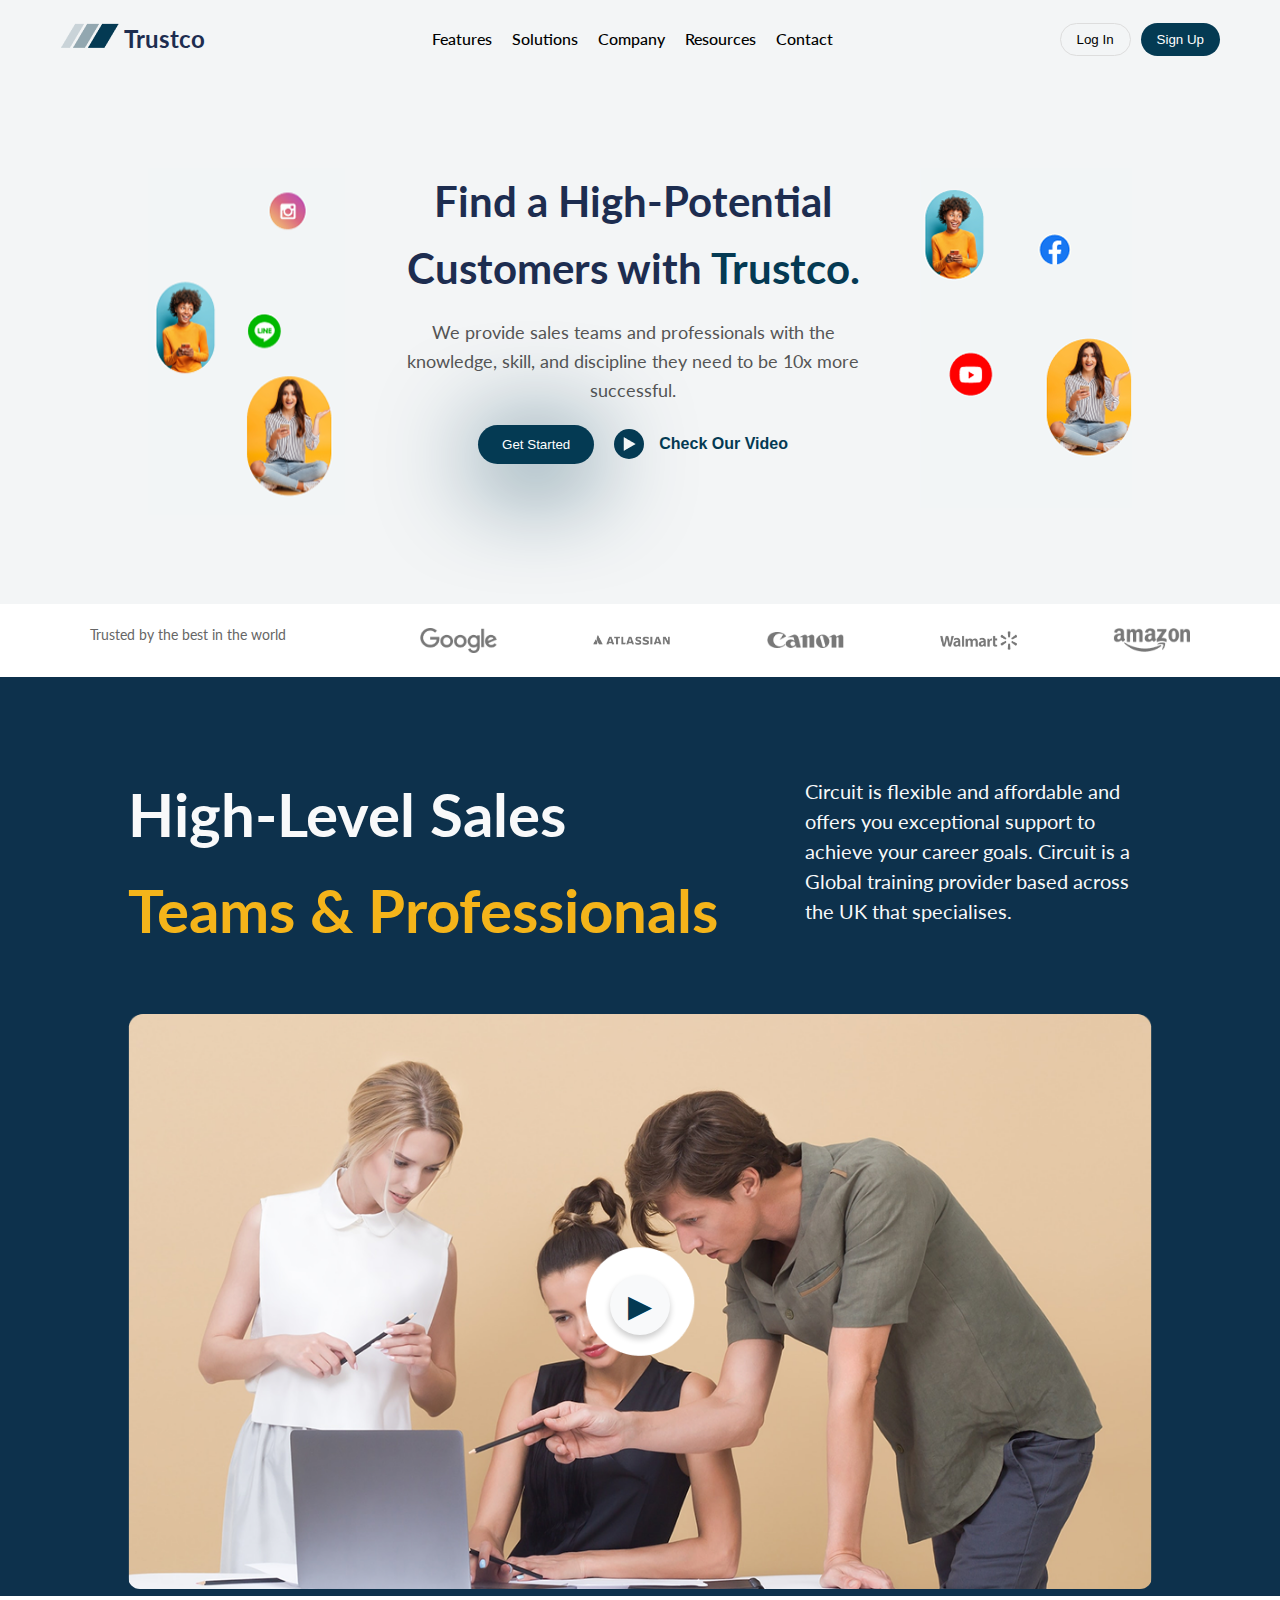
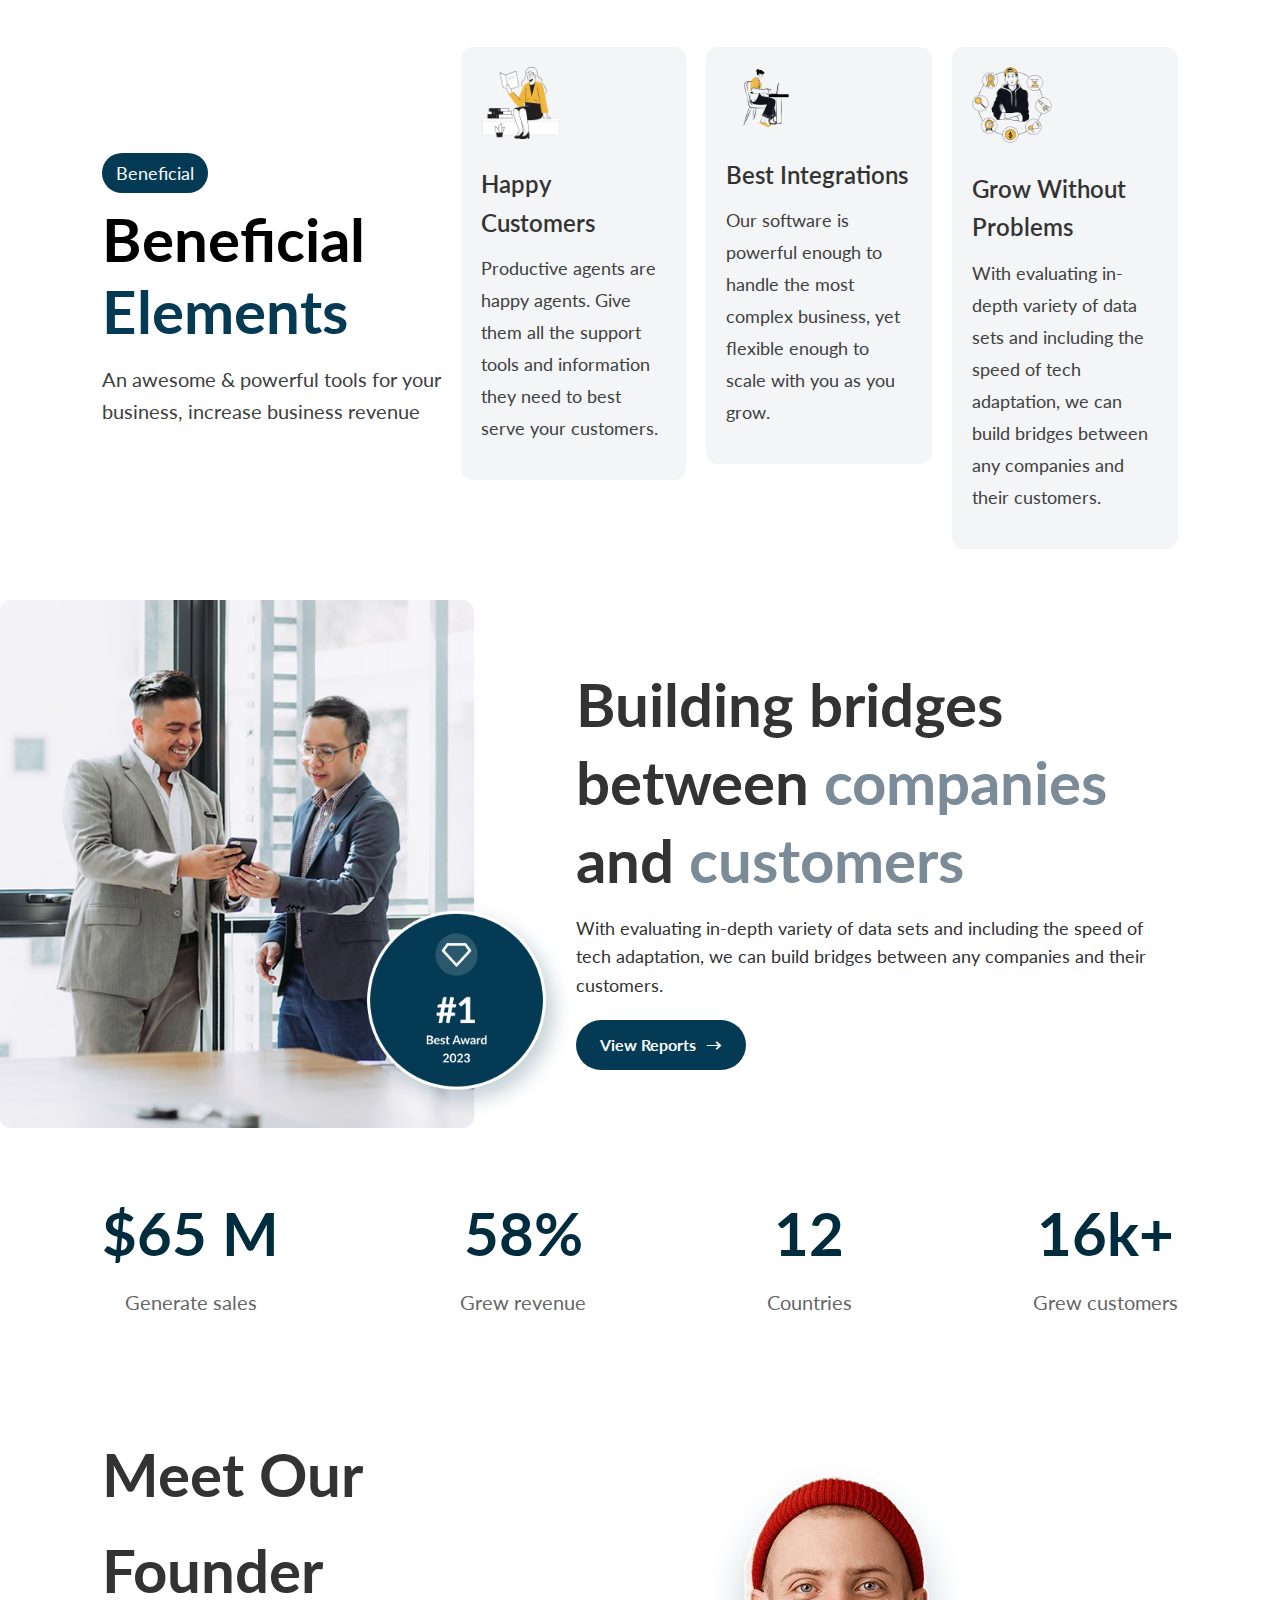
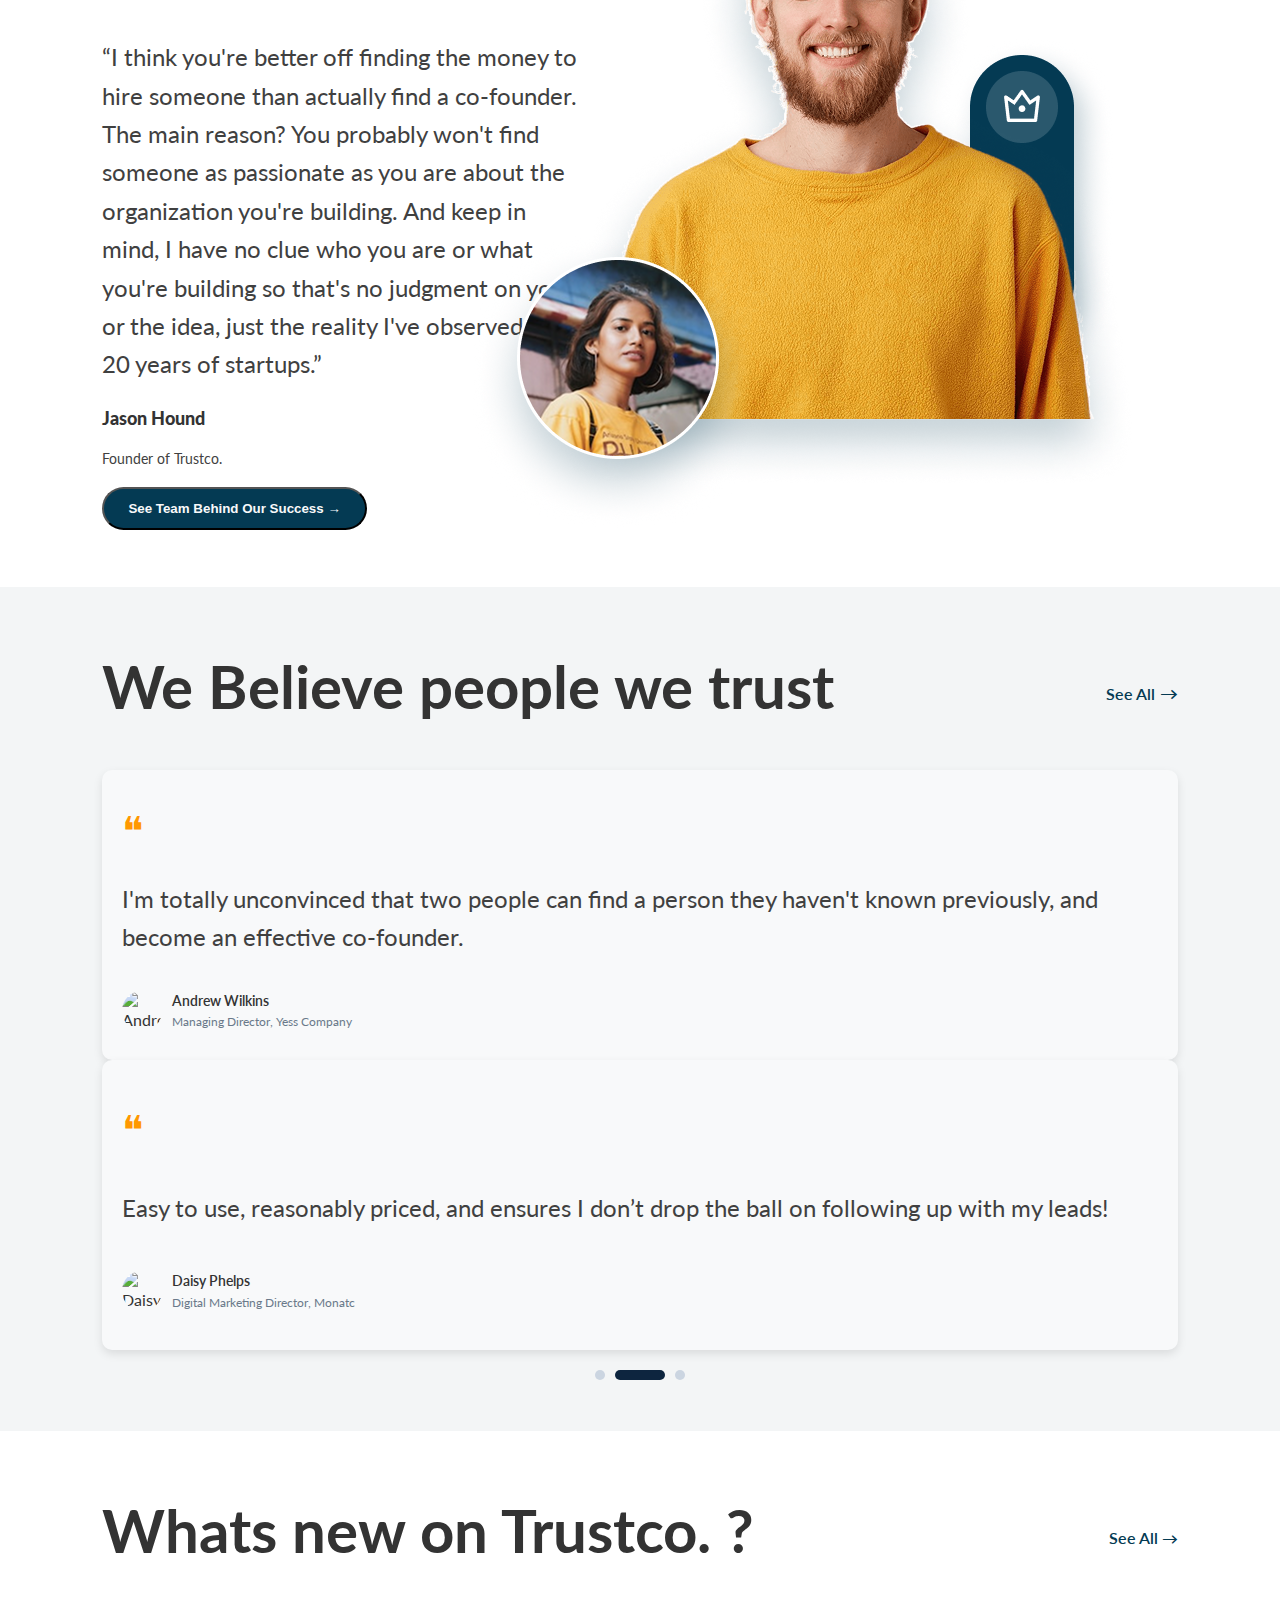
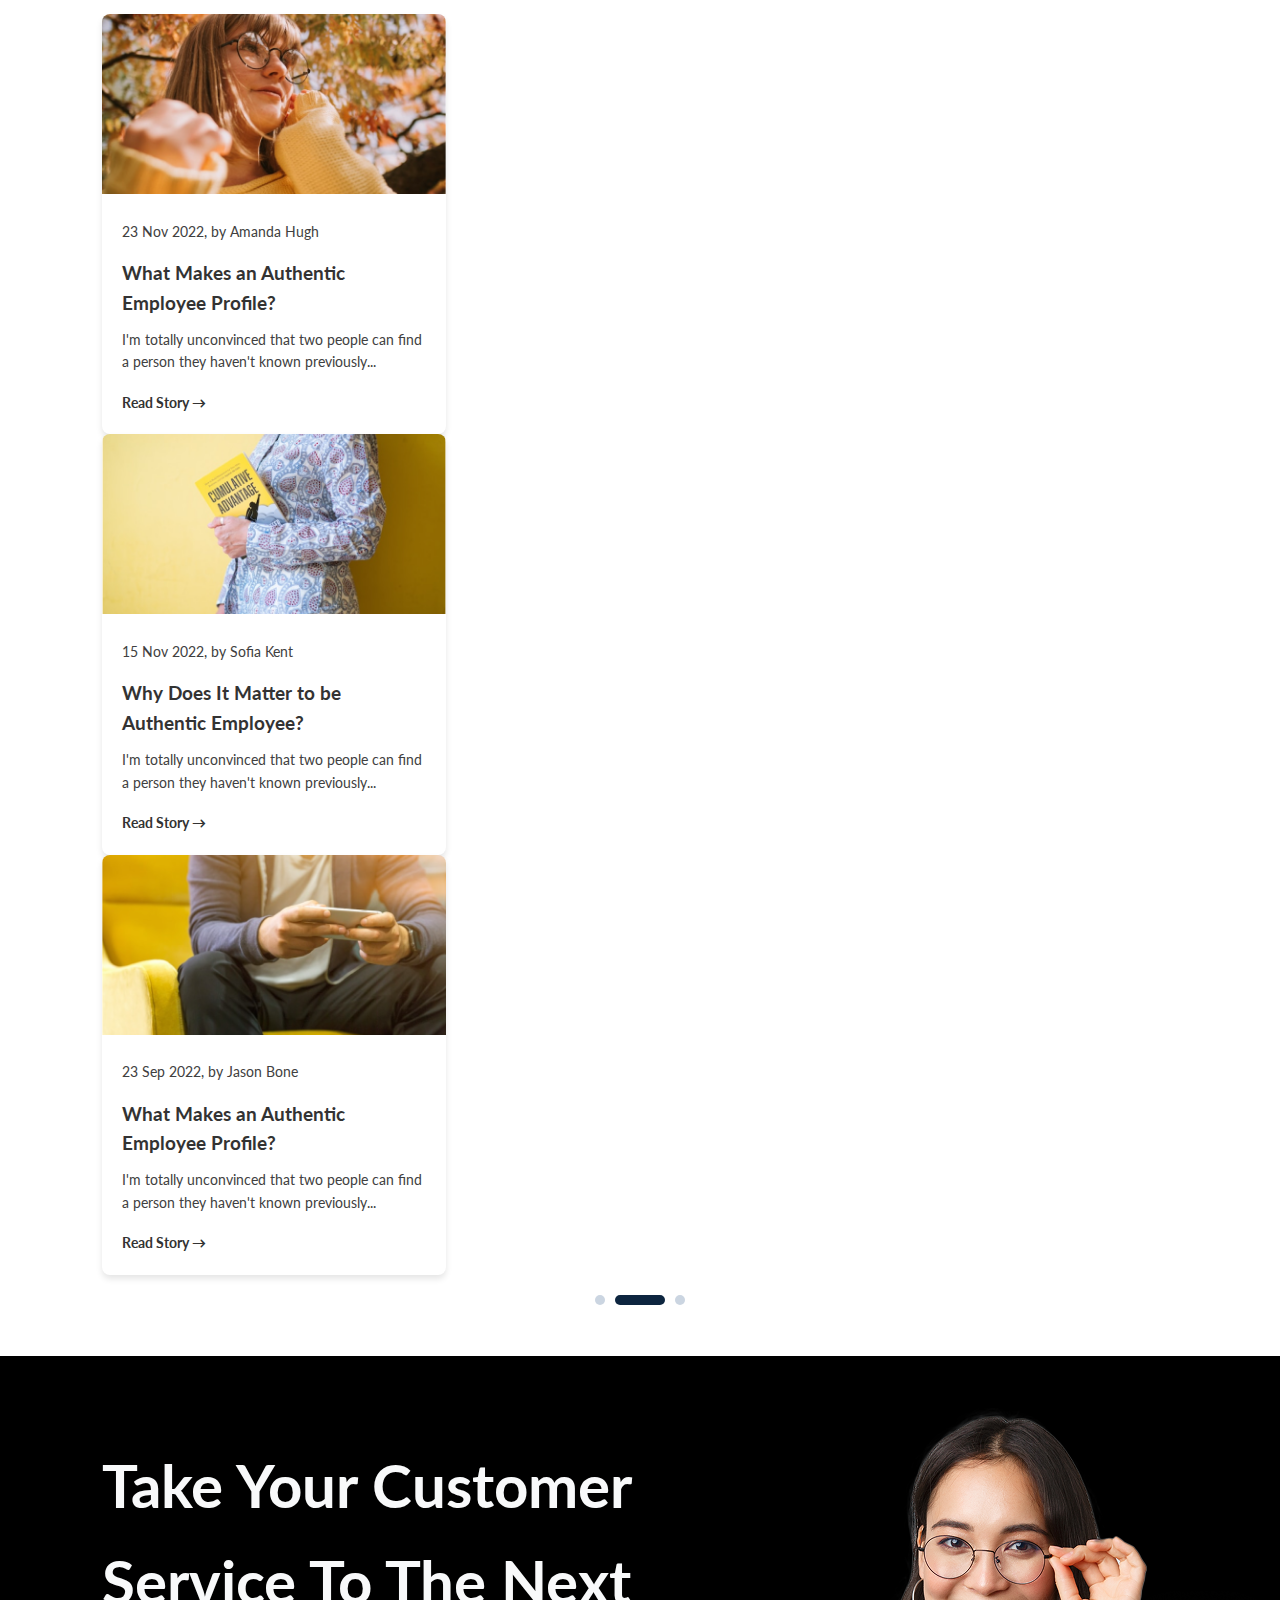
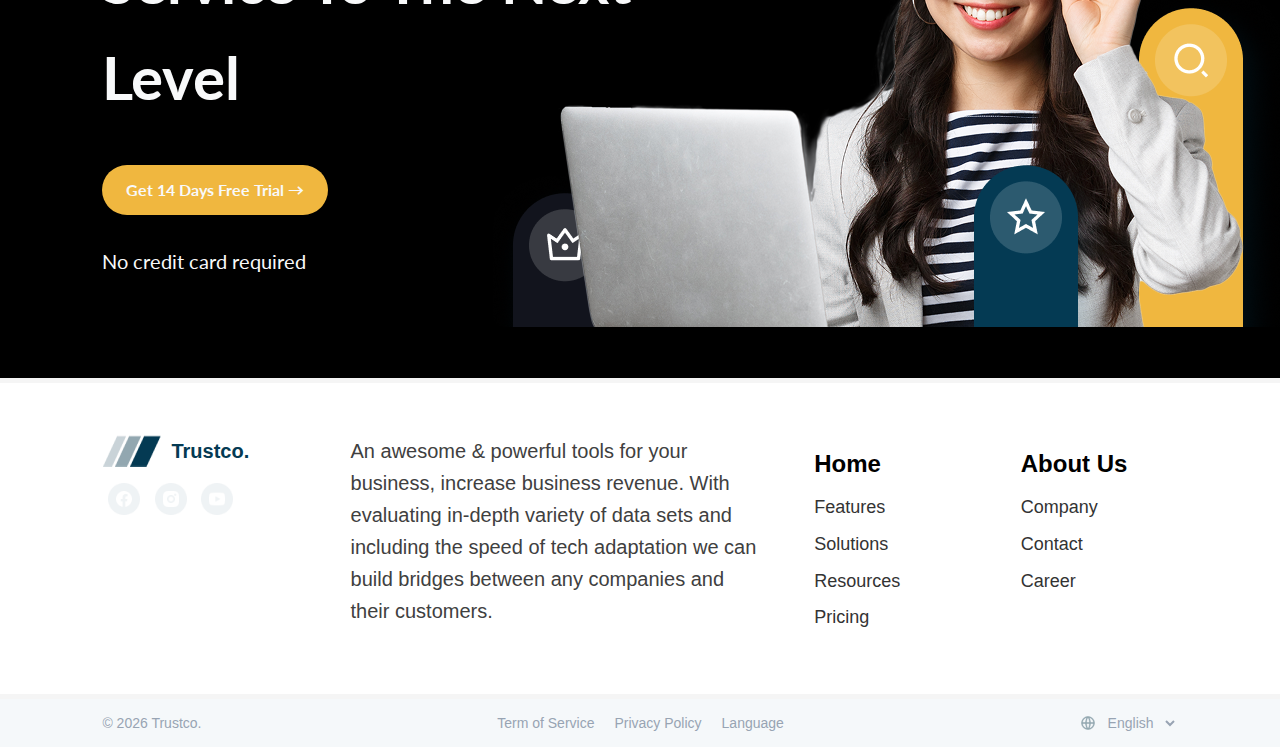
==== commit 4c0b55aa: "[TR-28]-credit section responsive added" ====
--- a/index.html
+++ b/index.html
@@ -342,10 +342,11 @@
     </footer>
     <footer class="site-credits">
         <div class="credits-container">
-            <span class="copyright">© <span id="year"></span> Trustco.</span>
+            <span class="copyright only-desktop">© <span id="year"></span> Trustco.</span>
             <div class="footer-links terms">
                 <a href="#">Term of Service</a>
                 <a href="#">Privacy Policy</a>
+                <a href="#">Language</a>
             </div>
             <div class="language-switcher">
                 <img src="/images/global-line.png" alt="Language" class="globe-icon">
@@ -356,6 +357,8 @@
                     <option>Deutsch</option>
                 </select>
             </div>
+            <span class="copyright only-mobile">© <span id="years"></span> Trustco.</span>
+
         </div>
     </footer>
 
@@ -364,13 +367,14 @@
 <script src="https://code.jquery.com/jquery-3.6.0.min.js"></script>
 <script type="text/javascript" src="https://cdn.jsdelivr.net/npm/slick-carousel/slick/slick.min.js"></script>
 <script>
-    
+
     function toggleMenu() {
         const mobileMenu = document.getElementById("mobileMenu");
         mobileMenu.classList.toggle("open");
     }
     $(document).ready(function () {
         document.getElementById("year").textContent = new Date().getFullYear();
+        document.getElementById("years").textContent = new Date().getFullYear();
         var $carousel = $(".carousel-testimonials");
         var $indicators = $(".testimonial-indicator");
 
--- a/style.css
+++ b/style.css
@@ -930,7 +930,7 @@
 
 .site-credits {
     background-color: #f5f8fa;
-    padding: 15px 80px;
+    padding: 1% 8%;
     font-family: "Arial", sans-serif;
     font-size: 14px;
     color: #98a4b3;
@@ -1182,4 +1182,13 @@
     .footer-column h3 {
         font-size: 18px;
     }
+    .credits-container{
+        display: flex;
+        flex-direction: column;
+        justify-content: space-between;
+        gap: 10px;
+    }
+    .copyright{
+        gap: 3px;
+    }
 }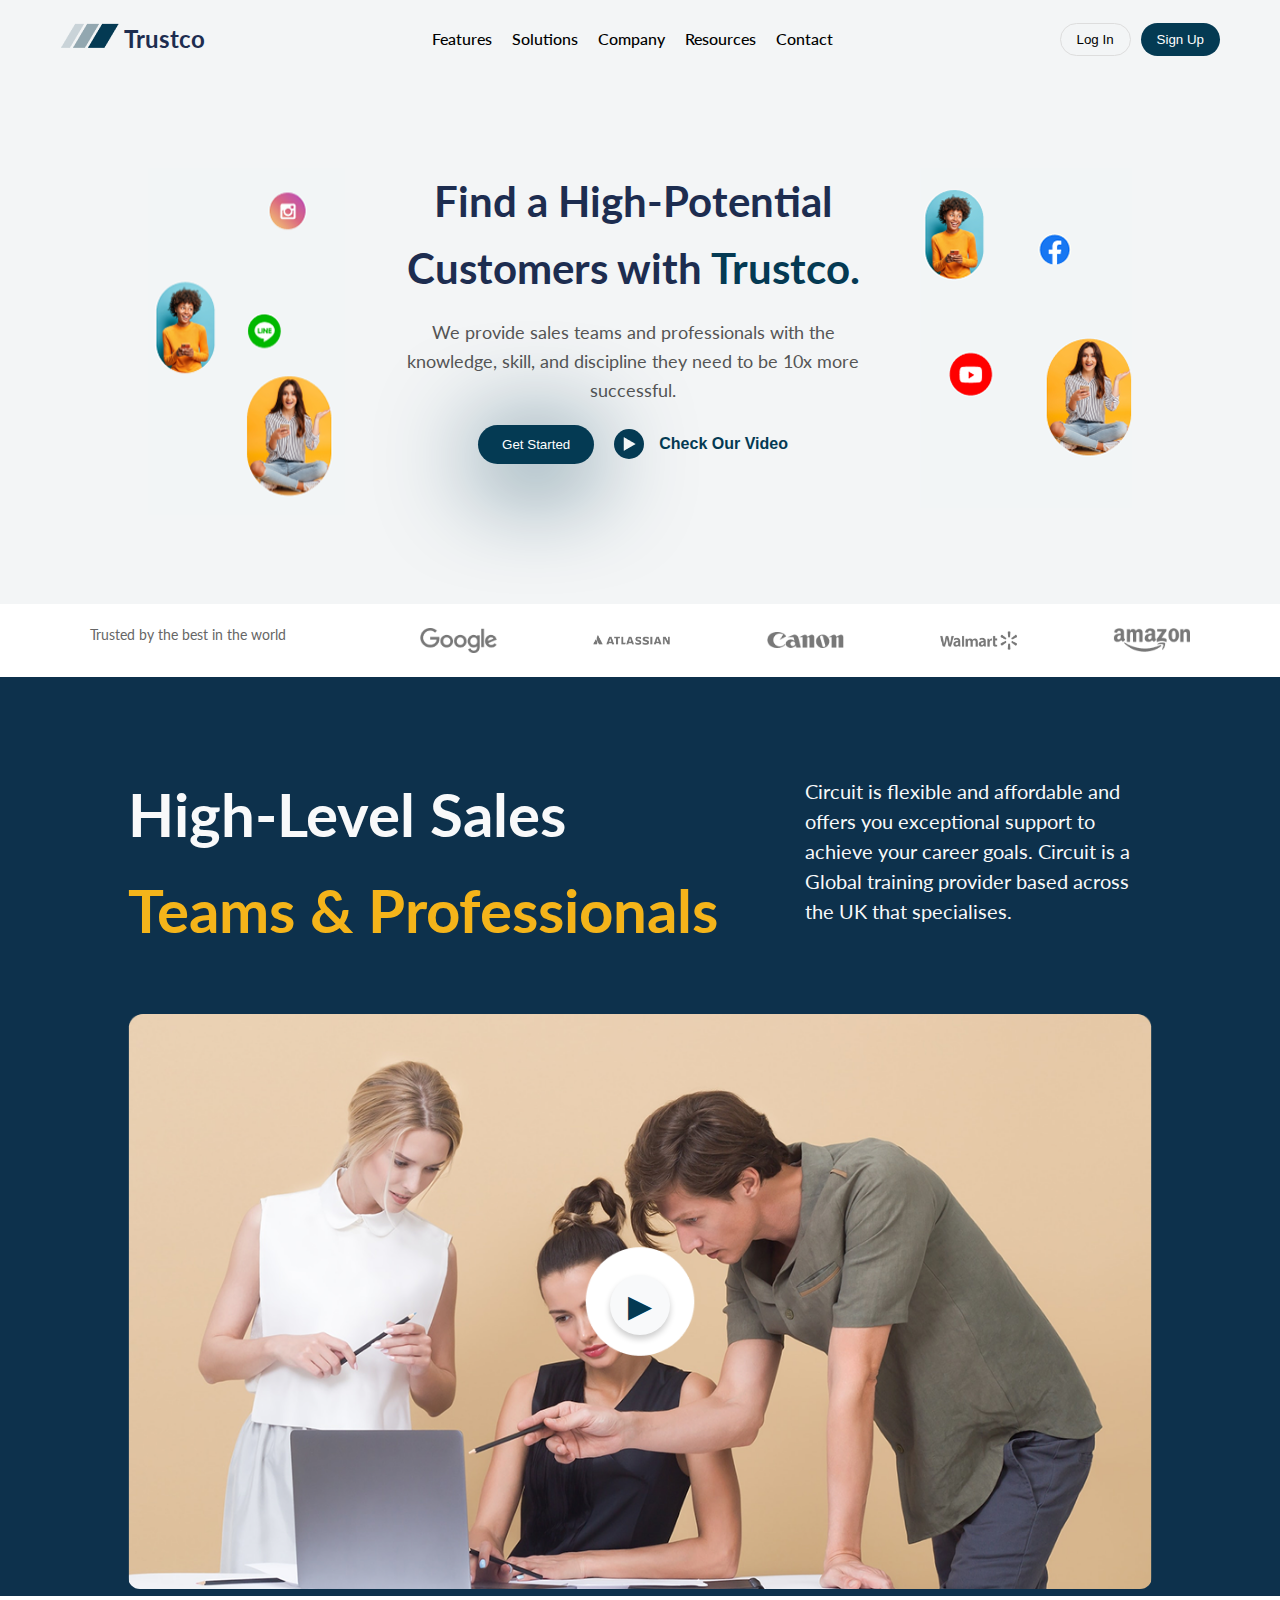
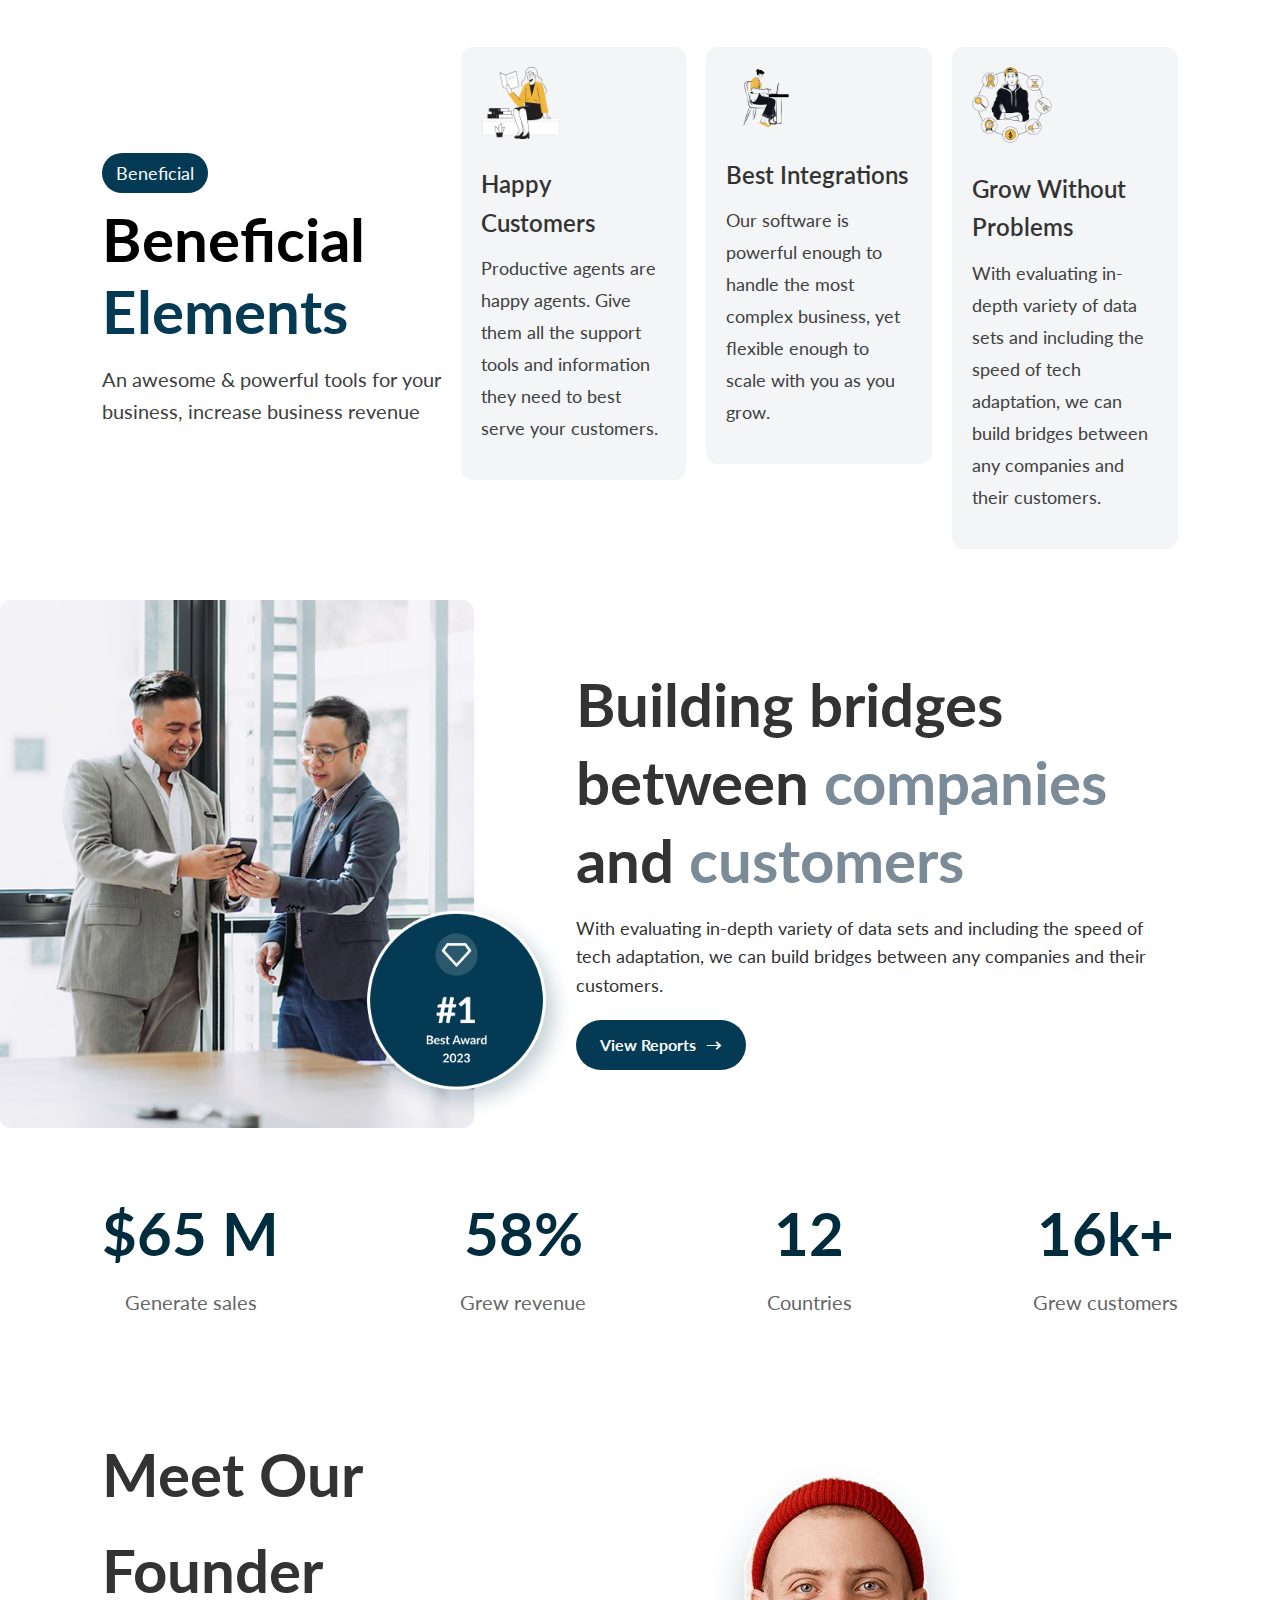
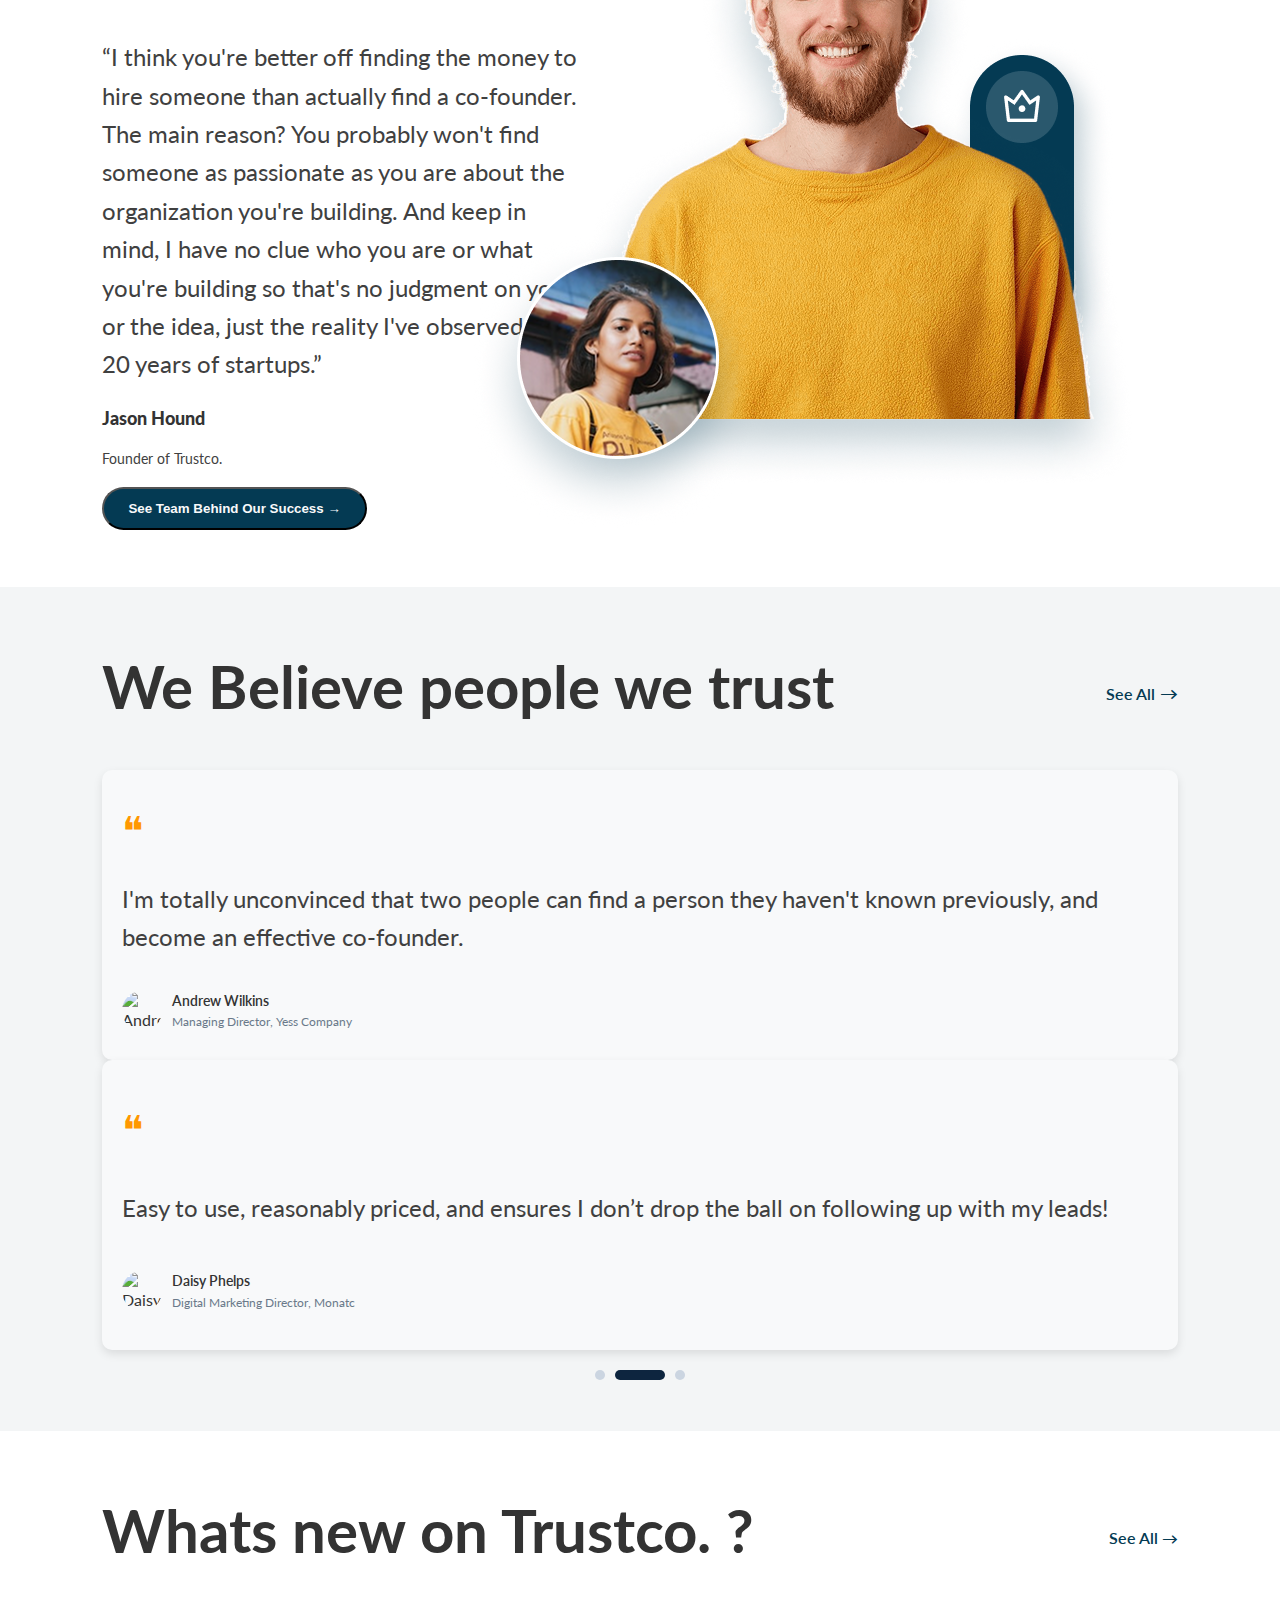
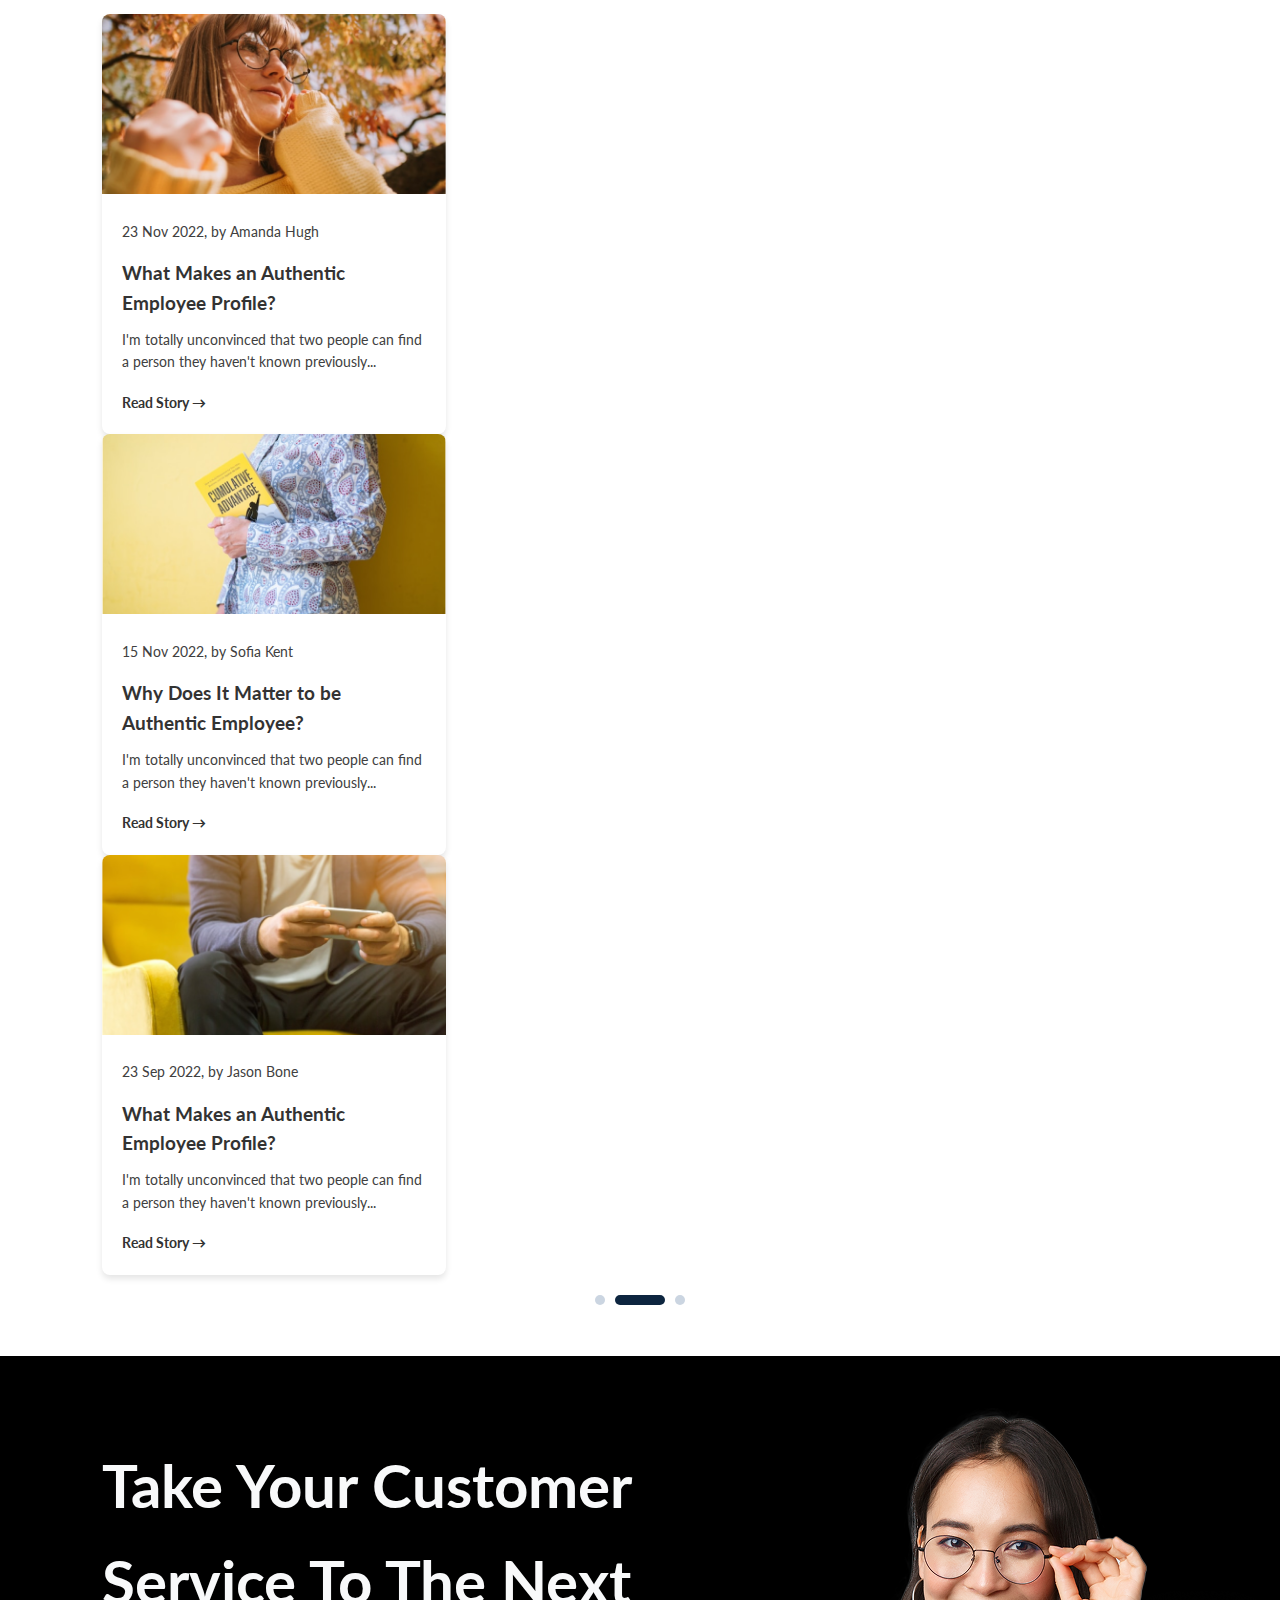
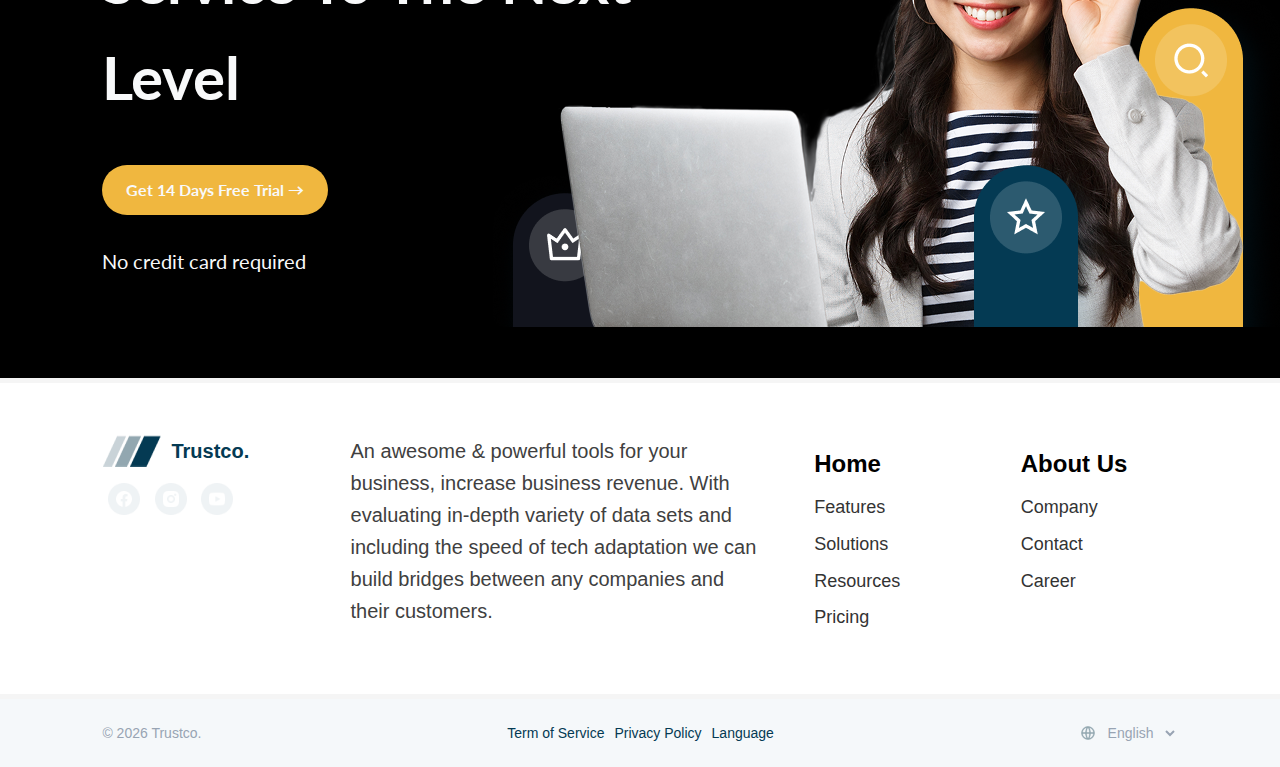
==== commit 59e5d138: "[TR-29]-contact page added" ====
--- a/index.html
+++ b/index.html
@@ -24,7 +24,7 @@
                 <li><a href="#">Solutions</a></li>
                 <li><a href="#">Company</a></li>
                 <li><a href="#">Resources</a></li>
-                <li><a href="#">Contact</a></li>
+                <li><a href="/contact.html">Contact</a></li>
             </ul>
         </nav>
         <div class="auth-buttons">
--- a/style.css
+++ b/style.css
@@ -989,6 +989,125 @@
     outline: none;
 }
 
+/* Contact Information */
+.contact-info {
+    text-align: center;
+    padding: 4% 8%;
+    background-color: var(--background-grey);
+    justify-content: center;
+    display: flex;
+    flex-direction: column;
+    align-items: anchor-center;
+}
+.contact-para{
+    width: 50%;
+}
+
+.contact-cards {
+    display: flex;
+    justify-content: center;
+    gap: 20px;
+    margin-top: 30px;
+}
+
+.card {
+    background: white;
+    padding: 20px;
+    border-radius: 8px;
+    text-align: center;
+    box-shadow: 0 2px 10px rgba(0, 0, 0, 0.1);
+    width: 300px;
+    justify-content: space-around;
+    display: flex;
+    flex-direction: column;
+    text-align: left;
+}
+.card p{
+    font-size: 18px;
+}
+
+.card img {
+    width: 40px;
+}
+
+.card a {
+    text-decoration: none;
+    color: var(--button-color);
+}
+
+/* Contact Form */
+.contact-form {
+    text-align: center;
+    padding: 4% 8%;
+    display: flex;
+    flex-direction: column;
+    justify-content: center;
+    align-items: center;
+}
+
+.contact-form form {
+    max-width: unset;
+    margin: auto;
+    width: 73%;
+}
+
+.input-row {
+    display: flex;
+    gap: 10px;
+    margin-bottom: 10px;
+}
+
+input, textarea {
+    width: 100%;
+    padding: 10px;
+    border: 1px solid #ccc;
+}
+
+textarea {
+    height: 100px;
+}
+
+.terms {
+    text-align: left;
+    margin: 10px 0;
+    display: flex;
+        flex-direction: row;
+        align-items: center;
+        justify-content: left;
+        gap: 10px;
+}
+.terms a{
+    color: var(--button-color);
+}
+.terms-container{
+    display: flex;
+    flex-direction: row;
+    justify-content: space-between;
+}
+.terms input{
+    width: unset;
+}
+.input-container {
+    position: relative;
+    display: flex;
+    align-items: center;
+    width: 50%;
+}
+
+.input-container img {
+    position: absolute;
+    left: 10px;
+    width: 20px; /* Adjust icon size */
+    height: 20px;
+}
+
+.input-container input {
+    padding-left: 40px; /* Space for icon */
+    width: 100%;
+    border: 1px solid #ccc;
+    border-radius: 5px;
+}
+
 /* Responsive styles */
 @media screen and (max-width: 1024px) {
     p {
